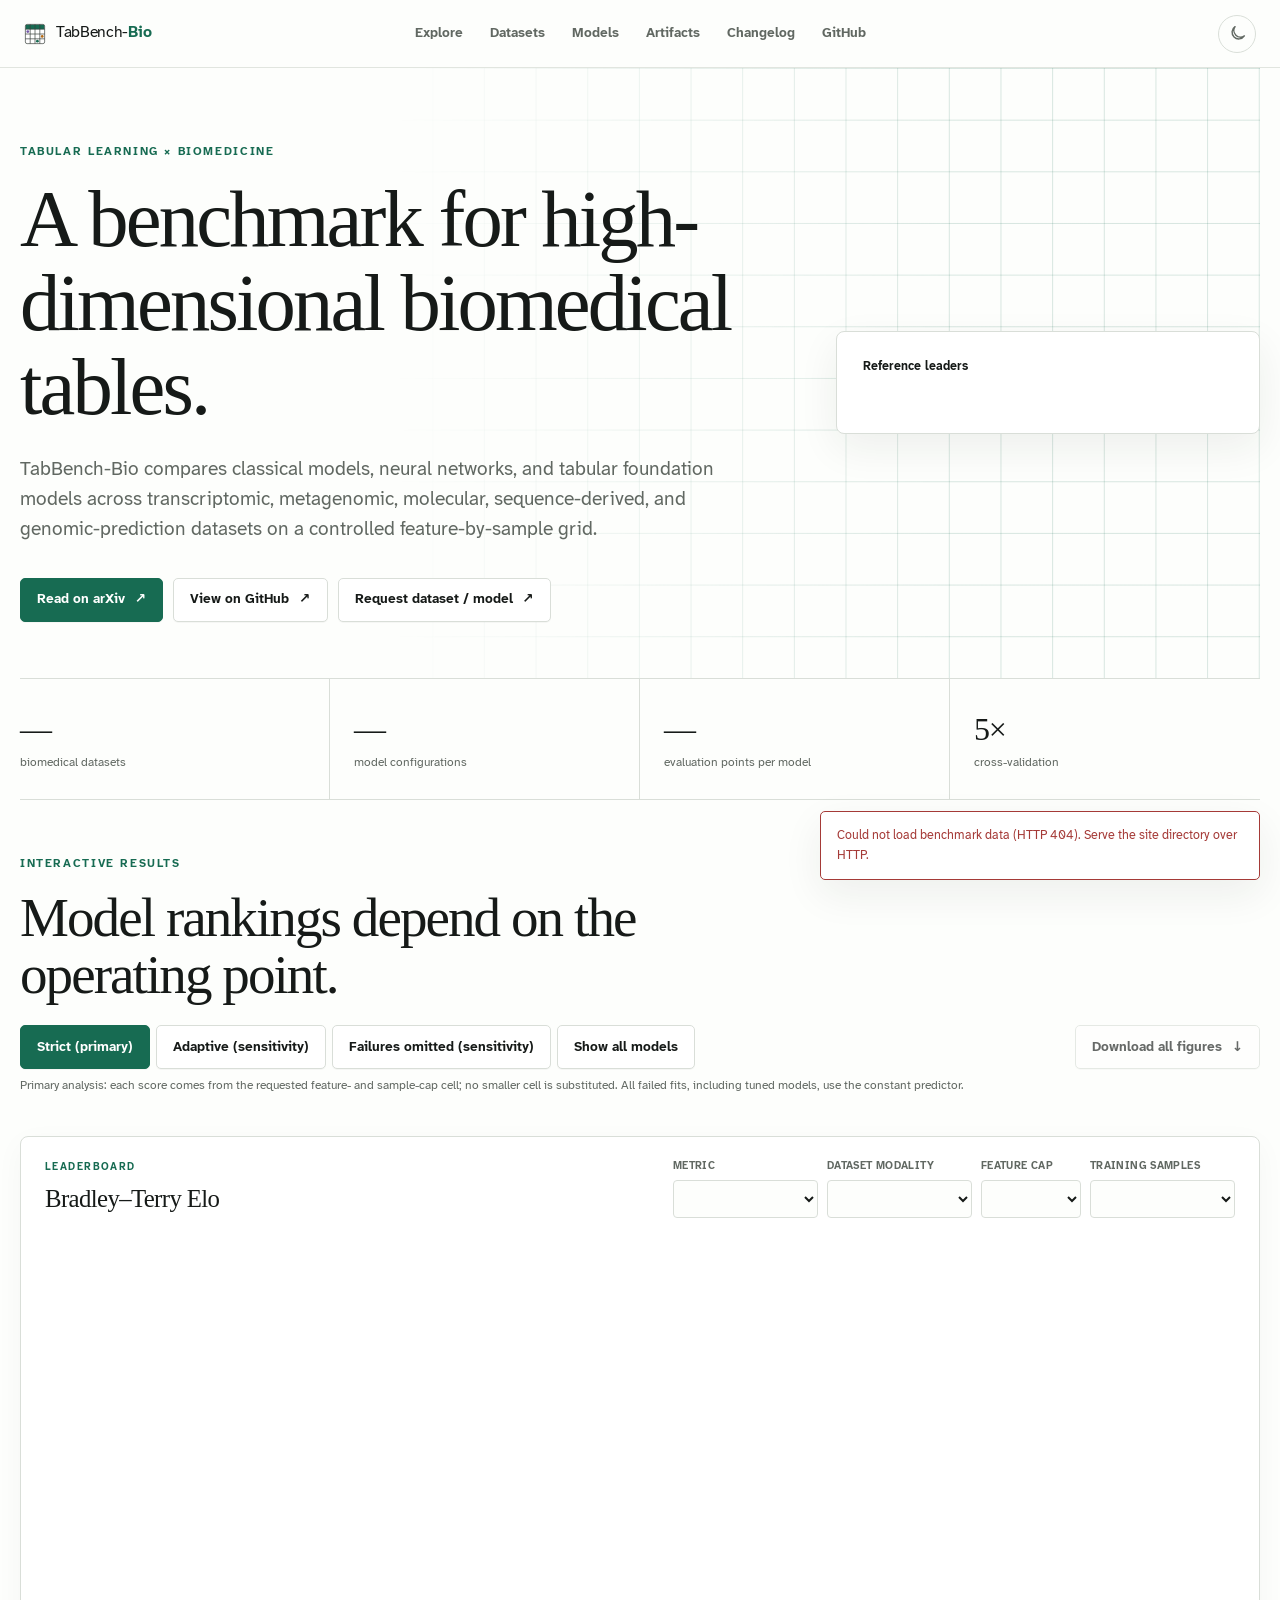
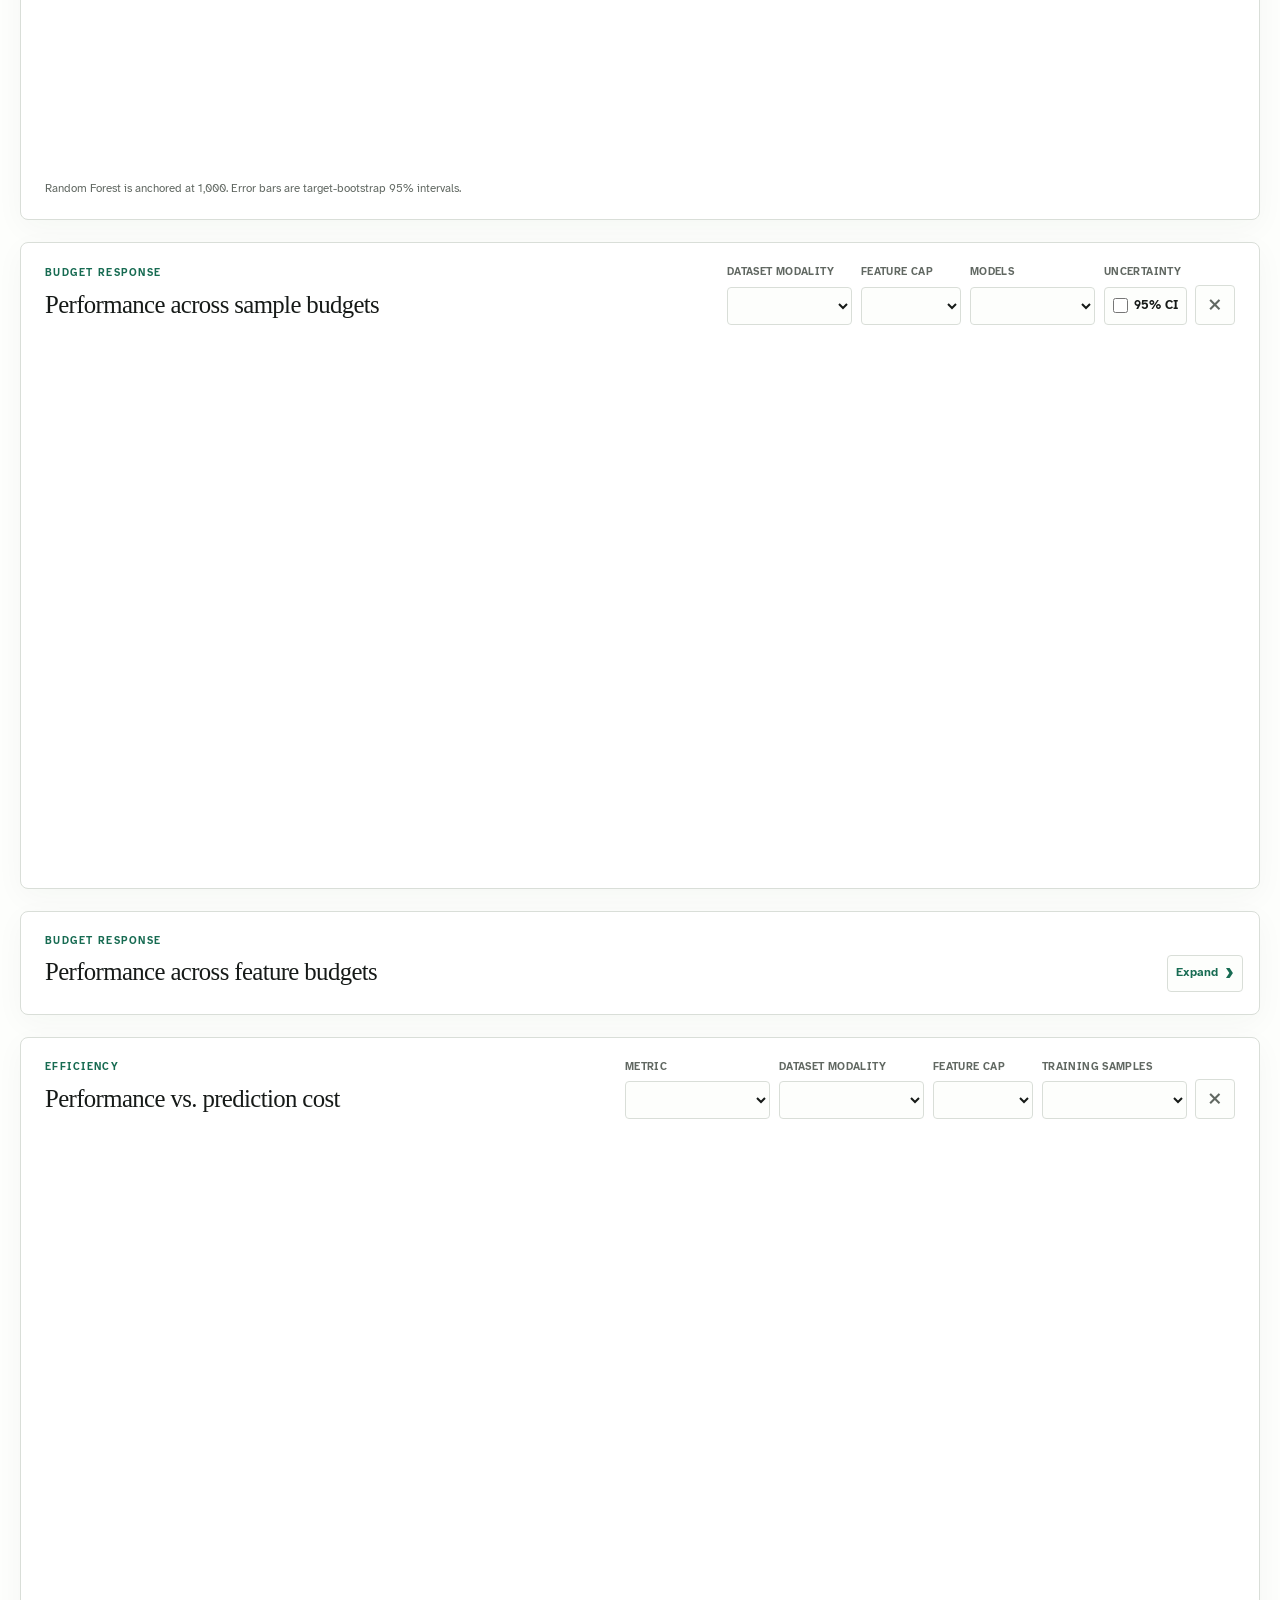
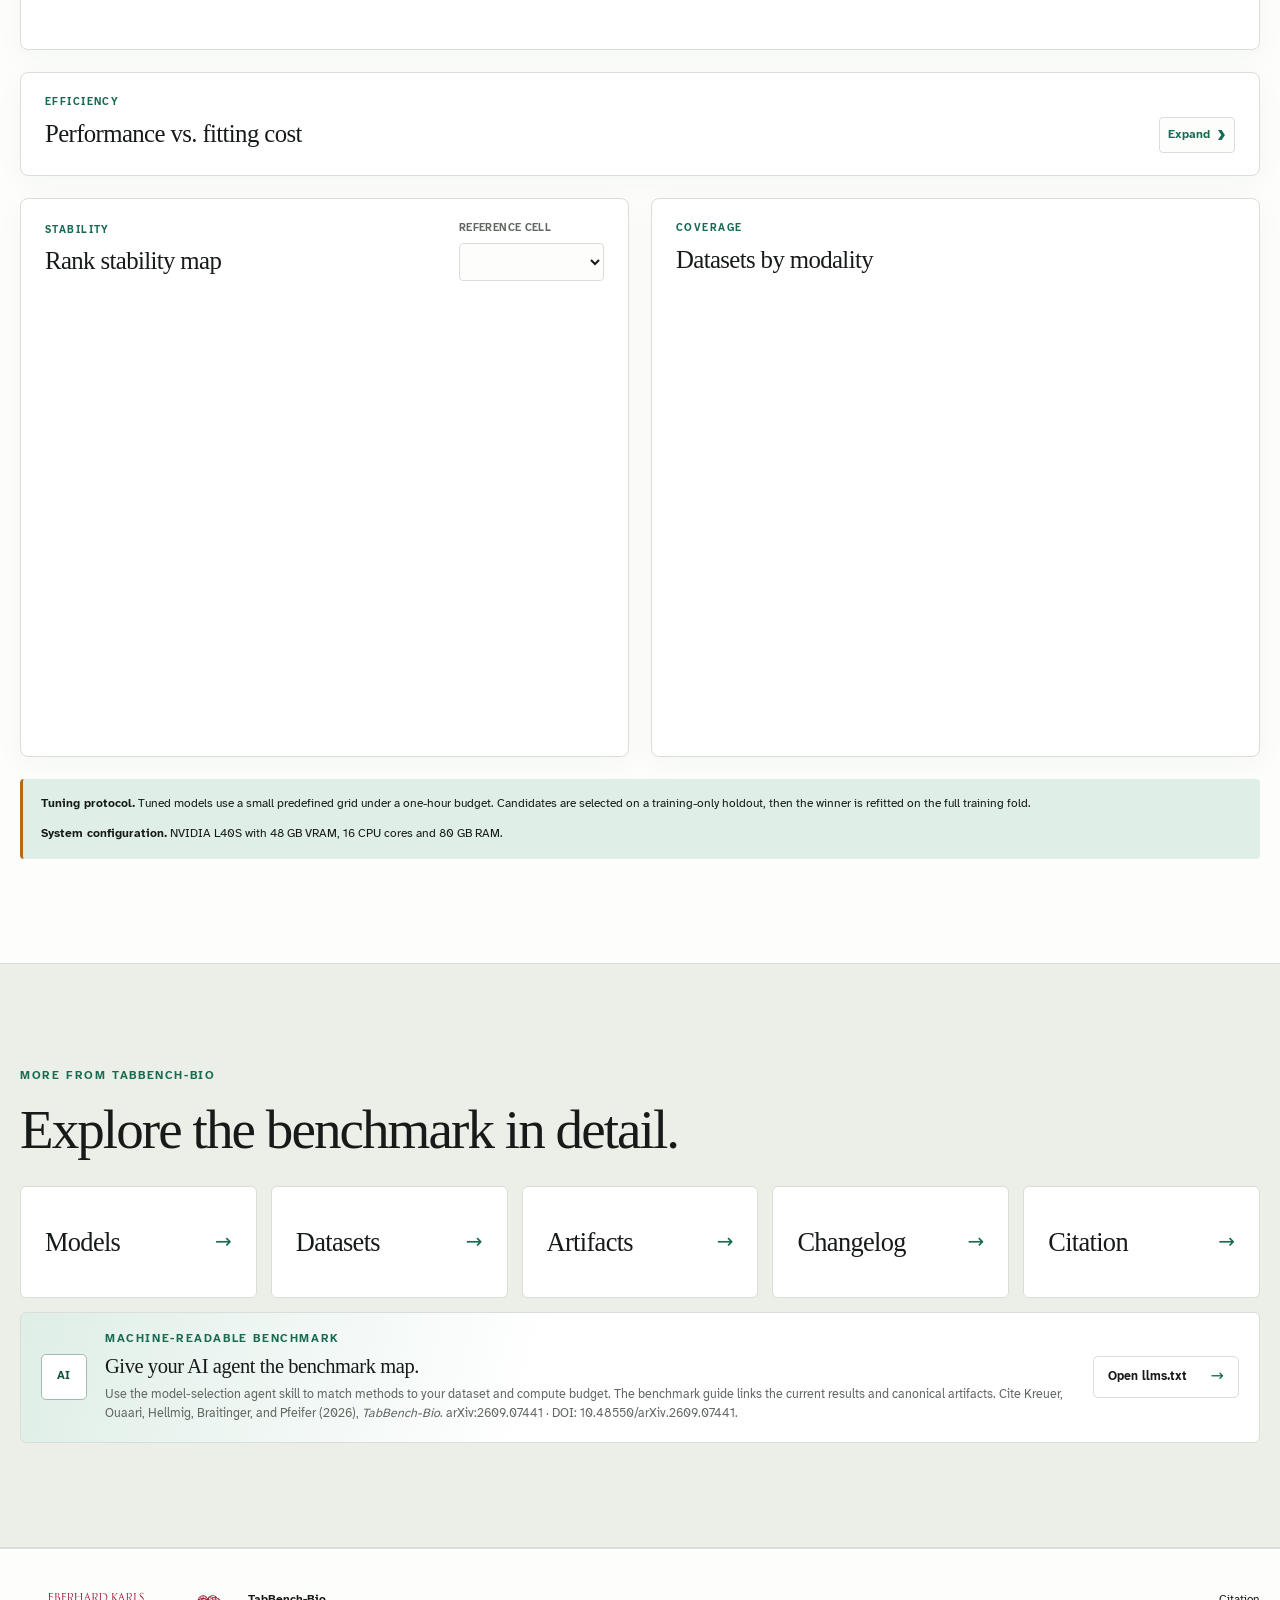
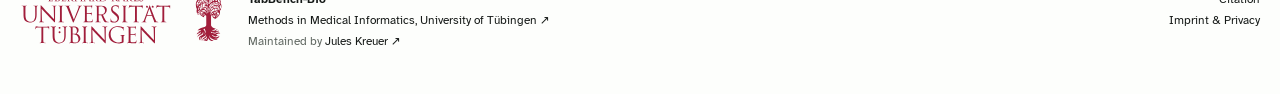
==== src/tabbench_bio/web/index.html @ b329d4a5 "Gate custom evaluation on reference DUMMY outcomes and update guides" ====
<!doctype html>
<html lang="en">

<head>
  <meta charset="utf-8">
  <meta name="viewport" content="width=device-width, initial-scale=1">
  <meta name="description"
    content="TabBench-Bio is a living benchmark for tabular learning in high-dimensional biomedical regimes.">
  <meta name="theme-color" content="#f4f5f1">
  <link rel="canonical" href="https://tabbench-bio.eu/">
  <link rel="alternate" type="application/vnd.sqlite3"
    href="https://github.com/not-a-feature/TabBench-Bio/releases/download/v0.4.0/results.sqlite"
    title="TabBench-Bio results">
  <link rel="alternate" type="text/plain" href="https://tabbench-bio.eu/llms.txt"
    title="TabBench-Bio guide for AI agents">
  <link rel="alternate" type="text/x-citation-cff" href="https://tabbench-bio.eu/CITATION.cff"
    title="TabBench-Bio citation metadata">
  <meta property="og:type" content="website">
  <meta property="og:url" content="https://tabbench-bio.eu/">
  <meta property="og:title" content="TabBench-Bio">
  <meta property="og:description" content="A living benchmark for tabular learning in biomedical HDLSS regimes.">
  <meta property="og:image" content="https://tabbench-bio.eu/assets/og.png?v=426ed14dd8069be4">
  <meta property="og:image:width" content="1732">
  <meta property="og:image:height" content="908">
  <meta name="twitter:card" content="summary_large_image">
  <meta name="twitter:title" content="TabBench-Bio">
  <meta name="twitter:description" content="A living benchmark for tabular learning in biomedical HDLSS regimes.">
  <meta name="twitter:image" content="https://tabbench-bio.eu/assets/og.png?v=426ed14dd8069be4">
  <script type="application/ld+json">
    {
      "@context": "https://schema.org",
      "@type": "Dataset",
      "name": "TabBench-Bio",
      "description": "A living benchmark for tabular learning in high-dimensional biomedical regimes.",
      "url": "https://tabbench-bio.eu/",
      "isAccessibleForFree": true,
      "citation": "Kreuer, J.; Ouaari, S.; Hellmig, J.; Braitinger, J.; Pfeifer, N. (2026). TabBench-Bio: A Living Benchmark for Machine Learning on High-Dimensional Biomedical Tables. arXiv:2609.07441. https://doi.org/10.48550/arXiv.2609.07441",
      "creator": [
        {"@type": "Person", "name": "Jules Kreuer", "sameAs": "https://orcid.org/0000-0002-7305-833X"},
        {"@type": "Person", "name": "Julia Hellmig"},
        {"@type": "Person", "name": "Julius Braitinger"},
        {"@type": "Person", "name": "Sofiane Ouaari", "sameAs": "https://orcid.org/0009-0000-0942-3796"},
        {"@type": "Person", "name": "Nico Pfeifer", "sameAs": "https://orcid.org/0000-0002-4647-8566"}
      ],
      "distribution": [
        {
          "@type": "DataDownload",
          "name": "Results SQLite",
          "encodingFormat": "application/vnd.sqlite3",
          "contentUrl": "https://github.com/not-a-feature/TabBench-Bio/releases/download/v0.4.0/results.sqlite",
          "sha256": "10d5b3e2b1e4c492b32e1d54a113b897fc8da04595e91db4c34f9d68b5f4ee43"
        },
        {
          "@type": "DataDownload",
          "name": "Dataset metadata",
          "encodingFormat": "application/json",
          "contentUrl": "https://tabbench-bio.eu/data/datasets/index.json"
        },
        {
          "@type": "DataDownload",
          "name": "Reference Elo leaderboard",
          "encodingFormat": "application/json",
          "contentUrl": "https://tabbench-bio.eu/data/leaderboard.json"
        },
        {
          "@type": "DataDownload",
          "name": "Citation metadata",
          "encodingFormat": "text/x-citation-cff",
          "contentUrl": "https://tabbench-bio.eu/CITATION.cff"
        }
      ]
    }
  </script>
  <title>TabBench-Bio</title>
  <link rel="icon" href="assets/favicon.svg?v=20260821-4" type="image/svg+xml">
  <link rel="preload" href="assets/fonts/AtkinsonHyperlegibleNext-Regular.woff2" as="font" type="font/woff2"
    crossorigin>
  <link rel="preload" href="assets/fonts/AtkinsonHyperlegibleNext-Bold.woff2" as="font" type="font/woff2" crossorigin>
  <link rel="stylesheet" href="style.min.css?v=20261001-panel-heading-width">
  <script defer src="js/analytics.js?v=20260908-optout"></script>
  <script defer src="js/app.js?v=20261021-model-cards"></script>
</head>

<body data-page="home">
  <header class="site-header">
    <a class="wordmark" href="index.html" aria-label="TabBench-Bio home">
      <span class="wordmark-mark" aria-hidden="true"></span>
      <span>TabBench-<strong>Bio</strong></span>
    </a>
    <nav aria-label="Primary navigation">
      <a href="#explore">Explore</a>
      <a href="datasets.html">Datasets</a><a href="models.html">Models</a>
      <a href="artifacts.html">Artifacts</a>
      <a href="changelog.html">Changelog</a>
      <a id="nav-github" href="https://github.com/not-a-feature/TabBench-Bio">GitHub</a>
    </nav>
    <button id="theme-toggle" class="theme-button" type="button" aria-label="Switch to dark theme" aria-pressed="false"
      title="Switch to dark theme">
      <span class="theme-icon theme-icon-sun" aria-hidden="true">☀</span>
      <span class="theme-icon theme-icon-moon" aria-hidden="true"><svg viewBox="0 0 24 24" role="img">
          <path d="M20.7 15.1A8.5 8.5 0 0 1 8.9 3.3 8.5 8.5 0 1 0 20.7 15.1Z"></path>
        </svg></span>
    </button>
  </header>

  <main id="top">
    <section class="hero shell">
      <div class="hero-copy">
        <p class="eyebrow">Tabular learning × biomedicine</p>
        <h1>A benchmark for high-dimensional biomedical tables.</h1>
        <p class="lede">
          TabBench-Bio compares classical models, neural networks, and tabular foundation models across
          transcriptomic, metagenomic, molecular, sequence-derived, and genomic-prediction datasets on a controlled
          feature-by-sample grid.
        </p>
        <div class="hero-actions">
          <a id="paper-link" class="button button-primary" href="https://arxiv.org/abs/2609.07441">Read on arXiv <span
              aria-hidden="true">↗</span></a>
          <a id="github-link" class="button" href="https://github.com/not-a-feature/TabBench-Bio">View on GitHub <span
              aria-hidden="true">↗</span></a>
          <a id="request-link" class="button"
            href="https://github.com/not-a-feature/TabBench-Bio/issues/new?template=benchmark-request.yml">Request
            dataset / model <span aria-hidden="true">↗</span></a>
        </div>
      </div>
      <aside class="leader-card" aria-labelledby="leader-title">
        <div class="leader-heading">
          <span id="leader-title">Reference leaders</span>
        </div>
        <ol id="podium-list" class="podium-list" aria-label="Top three models at the reference setting"></ol>
        <p id="podium-note" class="podium-note"></p>
      </aside>
    </section>

    <section class="metric-strip shell" aria-label="Benchmark summary">
      <div><strong id="dataset-count">—</strong><span>biomedical datasets</span></div>
      <div><strong id="model-count">—</strong><span>model configurations</span></div>
      <div><strong id="evaluation-points-per-model">—</strong><span>evaluation points per model</span></div>
      <div><strong>5×</strong><span>cross-validation</span></div>
    </section>

    <section id="explore" class="section shell">
      <div class="section-heading">
        <div>
          <p class="eyebrow">Interactive results</p>
          <h2>Model rankings depend on the operating point.</h2>
        </div>
      </div>
      <div class="results-toolbar">
        <div class="analysis-view-control">
          <div class="analysis-view-options" role="group" aria-label="Analysis view">
            <button id="view-strict" class="button button-primary" type="button" aria-pressed="true">Strict
              (primary)</button>
            <button id="view-adaptive" class="button" type="button" aria-pressed="false">Adaptive (sensitivity)</button>
            <button id="view-conditional" class="button" type="button" aria-pressed="false">Failures omitted
              (sensitivity)</button>
            <button id="show-all-models" class="button model-visibility-control" type="button" aria-pressed="false">Show
              all models</button>
          </div>
          <p id="analysis-view-note" class="analysis-view-note" aria-live="polite"><span id="analysis-view-note-strict"
              class="is-active" aria-hidden="false">Primary analysis: each score comes from the requested feature- and
              sample-cap cell; no smaller cell is substituted. All failed fits, including tuned models, use
              the constant predictor.</span><span id="analysis-view-note-adaptive" aria-hidden="true">Sensitivity
              analysis: after a memory failure, a verified result from a smaller sample cap may be carried forward. It
              is not performance at the requested larger cell.</span><span id="analysis-view-note-conditional"
              aria-hidden="true">Sensitivity analysis: a failed run is omitted instead of imputed, which removes that
              model from the target. Models are then ranked on different target pools, so this view is an optimistic
              bound rather than a like-for-like comparison.</span></p>
        </div>
        <button id="download-all-figures"
          title="Download current chart selections, including collapsed plots, for all three analysis modes with default and all models (PNG and SVG)."
          class="button figure-download-button" type="button" disabled>Download all figures <span
            aria-hidden="true">↓</span></button>
      </div>
      <article class="panel panel-main" id="elo-panel">
        <div class="panel-head">
          <div class="panel-title-toggle">
            <div>
              <p class="panel-kicker">Leaderboard</p>
              <h3>Bradley–Terry Elo</h3>
            </div>
          </div>
          <div class="controls">
            <label>Metric<select id="elo-metric" aria-label="Leaderboard metric"></select></label>
            <label>Dataset modality<select id="elo-domain" aria-label="Elo dataset modality"></select></label>
            <label>Feature cap<select id="elo-cap" aria-label="Feature cap"></select></label>
            <label>Training samples<select id="elo-samples" aria-label="Training samples"></select></label>
          </div>
        </div>
        <div id="elo-content" class="panel-chart-content">
          <div id="elo-chart" class="plot" role="region" aria-label="Interactive Elo leaderboard"></div>
          <p id="elo-metric-note" class="metric-note" hidden>Classification hyperparameter tuning was optimized for
            Macro-F1. Alternative metrics re-rank the same fitted models.</p>
          <div class="chart-foot">
            <div id="family-legend" class="legend"></div>
            <p id="elo-note">Random Forest is anchored at 1,000. Error bars are target-bootstrap 95% intervals.</p>
            <p id="elo-overlap-warning" class="model-card-limit-warning" hidden></p>
          </div>
        </div>
      </article>

      <article class="panel panel-main panel-collapse is-expanded" id="performance-panel">
        <div class="panel-head">
          <div class="panel-title-toggle">
            <div>
              <p class="panel-kicker">Budget response</p>
              <h3>Performance across sample budgets</h3>
            </div>
          </div>
          <div class="controls controls-wide">
            <label>Dataset modality<select id="perf-domain" aria-label="Performance dataset modality"></select></label>
            <label>Feature cap<select id="perf-cap" aria-label="Performance feature cap"></select></label>
            <label>Models<select id="perf-group" aria-label="Model group"></select></label>
            <label class="checkbox-control"><span>Uncertainty</span><span class="checkbox-row"><input id="perf-ci"
                  type="checkbox">95% CI</span></label>
          </div>
          <button class="panel-toggle" type="button" aria-expanded="true" aria-controls="performance-content"
            aria-label="Close Performance across sample budgets"><span class="panel-toggle-label">×</span><span
              class="collapse-chevron" aria-hidden="true">›</span></button>
        </div>
        <div id="performance-content" class="panel-chart-content">
          <div id="performance-chart" class="plot" role="region" aria-label="Interactive model performance curves">
          </div>
          <p id="performance-note" class="chart-note"></p>
        </div>
      </article>

      <article class="panel panel-main panel-collapse" id="feature-budget-panel">
        <div class="panel-head">
          <div class="panel-title-toggle">
            <div>
              <p class="panel-kicker">Budget response</p>
              <h3>Performance across feature budgets</h3>
            </div>
          </div>
          <div class="controls controls-wide" hidden>
            <label>Dataset modality<select id="feat-domain"
                aria-label="Feature-budget dataset modality"></select></label>
            <label>Training samples<select id="feat-samples"
                aria-label="Feature-budget training samples"></select></label>
            <label>Models<select id="feat-group" aria-label="Feature-budget model group"></select></label>
            <label class="checkbox-control"><span>Uncertainty</span><span class="checkbox-row"><input id="feat-ci"
                  type="checkbox">95% CI</span></label>
          </div>
          <button class="panel-toggle" type="button" aria-expanded="false" aria-controls="feature-budget-content"><span
              class="panel-toggle-label">Expand</span><span class="collapse-chevron"
              aria-hidden="true">›</span></button>
        </div>
        <div id="feature-budget-content" class="panel-chart-content" hidden>
          <div id="feature-chart" class="plot" role="region"
            aria-label="Interactive model performance across feature budgets"></div>
          <p id="feature-note" class="chart-note"></p>
        </div>
      </article>

      <article class="panel panel-main panel-collapse is-expanded" id="prediction-cost-panel">
        <div class="panel-head compact">
          <div class="panel-title-toggle">
            <div>
              <p class="panel-kicker">Efficiency</p>
              <h3>Performance vs. prediction cost</h3>
            </div>
          </div>
          <div class="controls">
            <label>Metric<select id="prediction-cost-metric"
                aria-label="Prediction-cost Pareto metric"></select></label>
            <label>Dataset modality<select id="prediction-cost-domain"
                aria-label="Prediction-cost dataset modality"></select></label>
            <label>Feature cap<select id="prediction-cost-cap"
                aria-label="Prediction-cost feature cap"></select></label>
            <label>Training samples<select id="prediction-cost-samples"
                aria-label="Prediction-cost training samples"></select></label>
          </div>
          <button class="panel-toggle" type="button" aria-expanded="true" aria-controls="prediction-cost-content"
            aria-label="Close Performance vs. prediction cost"><span class="panel-toggle-label">×</span><span
              class="collapse-chevron" aria-hidden="true">›</span></button>
        </div>
        <div id="prediction-cost-content" class="panel-chart-content">
          <div id="prediction-cost-chart" class="plot" role="region" aria-label="Performance versus prediction cost">
          </div>
        </div>
      </article>

      <article class="panel panel-main panel-collapse" id="fitting-cost-panel">
        <div class="panel-head">
          <div class="panel-title-toggle">
            <div>
              <p class="panel-kicker">Efficiency</p>
              <h3>Performance vs. fitting cost</h3>
            </div>
          </div>
          <div class="controls" hidden>
            <label>Metric<select id="cost-metric" aria-label="Pareto metric"></select></label>
            <label>Dataset modality<select id="cost-domain" aria-label="Pareto dataset modality"></select></label>
            <label>Feature cap<select id="cost-cap" aria-label="Pareto feature cap"></select></label>
            <label>Training samples<select id="cost-samples" aria-label="Pareto training samples"></select></label>
          </div>
          <button class="panel-toggle" type="button" aria-expanded="false" aria-controls="fitting-cost-content"><span
              class="panel-toggle-label">Expand</span><span class="collapse-chevron"
              aria-hidden="true">›</span></button>
        </div>
        <div id="fitting-cost-content" class="panel-chart-content" hidden>
          <div id="cost-chart" class="plot" role="region" aria-label="Performance versus fitting cost"></div>
        </div>
      </article>

      <div class="panel-grid">
        <article class="panel" id="rank-panel">
          <div class="panel-head compact">
            <div class="panel-title-toggle">
              <div>
                <p class="panel-kicker">Stability</p>
                <h3>Rank stability map</h3>
              </div>
            </div>
            <div class="controls">
              <label>Reference cell<select id="rank-reference"
                  aria-label="Rank stability reference cell"></select></label>
            </div>
          </div>
          <div id="rank-content" class="panel-chart-content">
            <div id="rank-chart" class="plot plot-small" role="region"
              aria-label="Rank stability relative to the selected cell"></div>
            <p id="rank-note" class="chart-note"></p>
          </div>
        </article>
        <article class="panel" id="composition-panel">
          <div class="panel-head compact">
            <div class="panel-title-toggle">
              <div>
                <p class="panel-kicker">Coverage</p>
                <h3>Datasets by modality</h3>
              </div>
            </div>
          </div>
          <div id="composition-content" class="panel-chart-content">
            <div id="composition-chart" class="plot plot-small" role="region"
              aria-label="Dataset composition by modality and task"></div>
          </div>
        </article>
      </div>





      <aside class="metric-note method-note" aria-label="Failure and sensitivity policy">
        <p><strong>Tuning protocol.</strong> Tuned models use a small predefined grid under a one-hour budget.
          Candidates are selected on a training-only holdout, then the winner is refitted on the full training fold.</p>
        <p><strong>System configuration.</strong> NVIDIA L40S with 48 GB VRAM, 16 CPU cores and 80 GB RAM.</p>
      </aside>
    </section>

    <section class="section section-muted" aria-labelledby="more-title">
      <div class="shell">
        <div class="section-heading page-links-heading">
          <div>
            <p class="eyebrow">More from TabBench-Bio</p>
            <h2 id="more-title">Explore the benchmark in detail.</h2>
          </div>
        </div>
        <nav class="page-links" aria-label="Benchmark resources">
          <a class="page-link" href="models.html"><span>Models</span><b aria-hidden="true">→</b></a>
          <a class="page-link" href="datasets.html"><span>Datasets</span><b aria-hidden="true">→</b></a>
          <a class="page-link" href="artifacts.html"><span>Artifacts</span><b aria-hidden="true">→</b></a>
          <a class="page-link" href="changelog.html"><span>Changelog</span><b aria-hidden="true">→</b></a>
          <a class="page-link" href="citation.html"><span>Citation</span><b aria-hidden="true">→</b></a>
        </nav>
        <aside class="agent-access" aria-labelledby="agent-access-title">
          <span class="agent-access-mark" aria-hidden="true">AI</span>
          <div class="agent-access-copy">
            <p class="eyebrow">Machine-readable benchmark</p>
            <h3 id="agent-access-title">Give your AI agent the benchmark map.</h3>
            <p>Use the <a href="skill.md">model-selection agent skill</a> to match methods to your dataset and compute
              budget. The benchmark guide links the current results and canonical artifacts. Cite Kreuer, Ouaari,
              Hellmig, Braitinger, and Pfeifer (2026), <em>TabBench-Bio</em>. <a
                href="https://arxiv.org/abs/2609.07441">arXiv:2609.07441</a> · <a
                href="https://doi.org/10.48550/arXiv.2609.07441">DOI: 10.48550/arXiv.2609.07441</a>.</p>
          </div>
          <a class="agent-access-link" href="llms.txt"><span>Open llms.txt</span><b aria-hidden="true">→</b></a>
        </aside>
      </div>
    </section>
  </main>

  <footer>
    <div class="shell footer-inner">
      <div class="footer-identity">
        <a class="university-logo" href="https://uni-tuebingen.de/" target="_blank" rel="noreferrer"
          aria-label="University of Tübingen">
          <img src="assets/university-of-tuebingen.svg" alt="University of Tübingen" loading="lazy" decoding="async">
        </a>
        <div class="footer-copy"><strong>TabBench-Bio</strong><a id="footer-affiliation"
            href="https://uni-tuebingen.de/fakultaeten/mathematisch-naturwissenschaftliche-fakultaet/fachbereiche/informatik/lehrstuehle/methods-in-medical-informatics/"
            target="_blank" rel="noreferrer">Methods in Medical Informatics, University of Tübingen <span
              aria-hidden="true">↗</span></a><span>Maintained by <a href="https://juleskreuer.eu/" target="_blank"
              rel="noreferrer">Jules Kreuer <span aria-hidden="true">↗</span></a></span></div>
      </div>
      <div class="footer-links"><a href="citation.html">Citation</a><a href="imprint.html">Imprint &amp; Privacy</a>
      </div>
    </div>
  </footer>

  <div id="load-error" class="load-error" hidden></div>
</body>

</html>
---- src/tabbench_bio/web/style.min.css ----
@font-face {
font-family: "Atkinson Hyperlegible Next";
src: url("assets/fonts/AtkinsonHyperlegibleNext-Regular.woff2") format("woff2");
font-style: normal;
font-weight: 400;
font-display: swap;
}
@font-face {
font-family: "Atkinson Hyperlegible Next";
src: url("assets/fonts/AtkinsonHyperlegibleNext-Bold.woff2") format("woff2");
font-style: normal;
font-weight: 700;
font-display: swap;
}
:root {
color-scheme: light;
--bg: #f4f5f1;
--surface: #ffffff;
--surface-strong: #ecefe8;
--ink: #161a18;
--muted: #616862;
--line: #d9ded8;
--accent: #176b52;
--accent-strong: #0e513d;
--accent-soft: #dfeee7;
--violet: #7357a8;
--violet-soft: #e8e2f1;
--amber: #b46a14;
--amber-score: #8a4d08;
--amber-soft: #f3e7d7;
--red: #a53a37;
--shadow: 0 14px 40px rgba(24, 38, 31, 0.07);
--serif: Georgia, "Times New Roman", serif;
--sans: "Atkinson Hyperlegible Next", ui-sans-serif, system-ui, sans-serif;
}
body.dark-theme {
color-scheme: dark;
--bg: #101512;
--surface: #161d19;
--surface-strong: #1d2721;
--ink: #edf2ee;
--muted: #a7b0aa;
--line: #314039;
--accent: #75c5a5;
--accent-strong: #9edabd;
--accent-soft: #203f33;
--violet: #b5a0dc;
--violet-soft: #302746;
--amber: #e1aa61;
--amber-score: #e1aa61;
--amber-soft: #3d2d1d;
--red: #dd8580;
--shadow: 0 18px 50px rgba(0, 0, 0, 0.22);
}
* { box-sizing: border-box; }
html { scroll-behavior: smooth; }
body {
margin: 0;
background: var(--bg);
color: var(--ink);
font-family: var(--sans);
font-size: 16px;
line-height: 1.55;
text-rendering: optimizeLegibility;
transition: background 180ms ease, color 180ms ease;
}
a { color: inherit; text-decoration: none; }
button, input, select { font: inherit; }
.shell { width: min(1280px, calc(100% - 40px)); margin-inline: auto; }
.site-header {
position: sticky;
top: 0;
z-index: 20;
min-height: 68px;
display: grid;
grid-template-columns: 1fr auto 1fr;
align-items: center;
gap: 24px;
padding: 0 max(24px, calc((100vw - 1280px) / 2));
border-bottom: 1px solid color-mix(in srgb, var(--line) 78%, transparent);
background: color-mix(in srgb, var(--bg) 88%, transparent);
backdrop-filter: blur(18px);
}
.wordmark {
display: inline-flex;
align-items: center;
gap: 10px;
width: max-content;
font-size: 0.98rem;
letter-spacing: -0.02em;
}
.wordmark strong { color: var(--accent); }
.wordmark-mark {
width: 22px;
height: 22px;
background: url("assets/favicon.svg") center / contain no-repeat;
}
.site-header nav { display: flex; align-items: center; gap: 27px; }
.site-header nav a {
color: var(--muted);
font-size: 0.84rem;
font-weight: 620;
transition: color 150ms ease;
}
.site-header nav a:hover, .site-header nav a:focus-visible { color: var(--ink); }
.theme-button {
justify-self: end;
display: grid;
place-items: center;
width: 38px;
height: 38px;
border: 1px solid var(--line);
border-radius: 999px;
padding: 0;
background: transparent;
color: var(--muted);
cursor: pointer;
font-size: 1.12rem;
line-height: 1;
}
.theme-button:hover, .theme-button:focus-visible { border-color: var(--accent); color: var(--accent); }
.theme-icon { grid-area: 1 / 1; }
.theme-icon svg { display: block; width: 19px; height: 19px; fill: none; stroke: currentColor; stroke-width: 1.8; stroke-linecap: round; stroke-linejoin: round; }
.theme-icon-sun { display: none; }
body.dark-theme .theme-icon-sun { display: inline; }
body.dark-theme .theme-icon-moon { display: none; }
.hero {
min-height: 580px;
display: grid;
grid-template-columns: minmax(0, 1.38fr) minmax(400px, 0.82fr);
align-items: center;
gap: clamp(48px, 8vw, 110px);
padding-block: 76px 56px;
}
.eyebrow, .panel-kicker {
margin: 0 0 15px;
color: var(--accent);
font-size: 0.72rem;
font-weight: 760;
letter-spacing: 0.14em;
text-transform: uppercase;
}
.hero h1, .section-heading h2 {
margin: 0;
font-family: var(--serif);
font-weight: 500;
letter-spacing: -0.035em;
line-height: 1.04;
}
.hero h1 { max-width: 820px; font-size: clamp(3.3rem, 6.3vw, 6.15rem); }
.lede { max-width: 720px; margin: 28px 0 0; color: var(--muted); font-size: clamp(1rem, 1.5vw, 1.2rem); }
.hero-actions { display: flex; flex-wrap: wrap; gap: 10px; margin-top: 32px; }
.button {
display: inline-flex;
align-items: center;
justify-content: center;
gap: 10px;
min-height: 44px;
padding: 10px 16px;
border: 1px solid var(--line);
border-radius: 7px;
background: var(--surface);
color: var(--ink);
font-size: 0.84rem;
font-weight: 680;
box-shadow: 0 1px 0 rgba(0, 0, 0, 0.03);
transition: transform 150ms ease, border-color 150ms ease, background 150ms ease;
}
.button:hover { transform: translateY(-1px); border-color: var(--accent); }
.button-primary { border-color: var(--accent); background: var(--accent); color: #fff; }
.button-primary:hover { background: var(--accent-strong); }
.leader-card {
position: relative;
overflow: hidden;
padding: 26px;
border: 1px solid var(--line);
border-radius: 12px;
background: var(--surface);
box-shadow: var(--shadow);
}
.leader-card::before {
content: "";
position: absolute;
width: 160px;
height: 160px;
top: -90px;
right: -75px;
border: 25px solid var(--accent-soft);
border-radius: 50%;
}
.leader-heading, .run-strip-heading { position: relative; display: flex; justify-content: space-between; gap: 20px; font-size: 0.76rem; font-weight: 720; }
.podium-list { position: relative; display: grid; grid-template-columns: repeat(3, minmax(0, 1fr)); align-items: end; gap: 6px; list-style: none; margin: 15px 0 0; padding: 0; }
.podium-place { display: flex; flex-direction: column; min-width: 0; text-align: center; }
.podium-place-1 { grid-column: 2; grid-row: 1; }
.podium-place-2 { grid-column: 1; grid-row: 1; }
.podium-place-3 { grid-column: 3; grid-row: 1; }
.podium-contender { display: flex; min-height: 82px; flex-direction: column; justify-content: flex-end; padding-bottom: 8px; }
.podium-model { min-width: 0; }
.podium-model strong, .podium-model span { display: block; overflow: hidden; text-overflow: ellipsis; white-space: nowrap; }
.podium-model strong { color: var(--ink); font-size: 0.7rem; }
.podium-model span { color: var(--muted); font-size: 0.56rem; }
.podium-score { margin-top: 5px; text-align: center; }
.podium-score strong, .podium-score span { display: block; }
.podium-score strong { font-family: var(--serif); font-size: 1.12rem; font-weight: 500; line-height: 1; }
.podium-score span { margin-top: 3px; color: var(--muted); font-size: 0.53rem; }
.podium-step { display: grid; place-items: center; border: 1px solid var(--line); border-bottom: 0; border-radius: 7px 7px 0 0; background: var(--surface-strong); color: var(--muted); font-family: var(--serif); font-size: 1.45rem; }
.podium-place-1 .podium-score strong { color: var(--accent); }
.podium-place-2 .podium-score strong { color: var(--violet); }
.podium-place-3 .podium-score strong { color: var(--amber-score); }
.podium-place-1 .podium-step { height: 82px; border-color: var(--accent); background: var(--accent-soft); color: var(--accent-strong); }
.podium-place-2 .podium-step { height: 58px; border-color: var(--violet); background: var(--violet-soft); color: var(--violet); }
.podium-place-3 .podium-step { height: 40px; border-color: var(--amber); background: var(--amber-soft); color: var(--amber); }
.podium-note { position: relative; margin: 15px 0 0; color: var(--muted); font-size: 0.67rem; }
.status-dot { display: inline-flex; align-items: center; gap: 7px; color: var(--muted); font-weight: 570; }
.status-dot i { width: 7px; height: 7px; border-radius: 50%; background: var(--accent); box-shadow: 0 0 0 4px var(--accent-soft); }
.progress-track { display: flex; height: 8px; overflow: hidden; border-radius: 999px; background: var(--surface-strong); }
.progress-track span { display: block; height: 100%; transition: width 400ms ease; }
.progress-pass { background: var(--accent); }
.progress-skip { background: var(--violet); }
.progress-fail { background: var(--red); }
.progress-labels { display: flex; flex-wrap: wrap; gap: 14px; margin-top: 13px; color: var(--muted); font-size: 0.7rem; }
.progress-labels span { display: flex; align-items: center; gap: 5px; }
.progress-labels b { color: var(--ink); font-weight: 690; }
.key { width: 6px; height: 6px; border-radius: 50%; }
.key.pass { background: var(--accent); }
.key.skip { background: var(--violet); }
.key.fail { background: var(--red); }
.run-strip { margin-top: 22px; padding: 20px 24px; border: 1px solid var(--line); border-radius: 12px; background: var(--surface); box-shadow: 0 8px 30px rgba(31, 48, 39, 0.035); }
.run-strip-progress { display: grid; grid-template-columns: auto minmax(260px, 1fr); align-items: center; gap: 26px; margin-top: 16px; }
.run-percent { display: flex; align-items: baseline; gap: 9px; min-width: 175px; }
.run-percent strong { font-family: var(--serif); font-size: 2.35rem; font-weight: 500; letter-spacing: -0.045em; line-height: 1; }
.run-percent span { color: var(--muted); font-size: 0.72rem; }
.run-bar { min-width: 0; }
.run-strip .progress-labels { margin-top: 9px; }
.run-strip > p { margin: 14px 0 0; padding-top: 12px; border-top: 1px solid var(--line); color: var(--muted); font-size: 0.72rem; }
.metric-strip {
display: grid;
grid-template-columns: repeat(4, 1fr);
border-block: 1px solid var(--line);
}
.metric-strip div { display: flex; flex-direction: column; padding: 26px 24px; border-right: 1px solid var(--line); }
.metric-strip div:first-child { padding-left: 0; }
.metric-strip div:last-child { border-right: 0; }
.metric-strip strong { font-family: var(--serif); font-size: 2rem; font-weight: 500; letter-spacing: -0.04em; }
.metric-strip span { color: var(--muted); font-size: 0.75rem; }
.section { padding-block: 104px; scroll-margin-top: 66px; }
#explore { padding-top: 56px; }
.section-muted { border-block: 1px solid var(--line); background: var(--surface-strong); }
.section-heading { display: grid; grid-template-columns: 1.45fr 0.65fr; align-items: end; gap: 50px; margin-bottom: 42px; }
.section-heading h2 { max-width: 780px; font-size: clamp(2.35rem, 4.3vw, 4.25rem); }
.section-heading > p { margin: 0 0 5px; color: var(--muted); font-size: 0.9rem; }
.results-toolbar { display: grid; grid-template-columns: minmax(0, 1fr) auto; align-items: start; gap: 24px; margin: -20px 0 24px; }
.analysis-view-control { display: grid; justify-items: start; gap: 7px; max-width: 760px; }
.analysis-view-options { display: flex; flex-wrap: wrap; gap: 6px; }
.analysis-view-note { display: grid; margin: 1px 0 0; color: var(--muted); font-size: 0.75rem; line-height: 1.45; }
.analysis-view-note span { grid-area: 1 / 1; visibility: hidden; }
.analysis-view-note span.is-active { visibility: visible; }
.figure-download-button { cursor: pointer; }
.figure-download-button:disabled { cursor: wait; opacity: 0.65; transform: none; }
.page-hero { padding-block: 82px 62px; }
.page-hero .section-heading { margin-bottom: 0; }
.page-links-heading { margin-bottom: 28px; }
.page-links { display: grid; width: 100%; grid-template-columns: repeat(5, minmax(0, 1fr)); gap: 14px; }
.page-link { display: flex; width: 100%; align-items: center; justify-content: space-between; min-height: 112px; padding: 24px; border: 1px solid var(--line); border-radius: 10px; background: var(--surface); transition: transform 150ms ease, border-color 150ms ease; }
.page-link:hover, .page-link:focus-visible { transform: translateY(-2px); border-color: var(--accent); }
.page-link span { font-family: var(--serif); font-size: 1.65rem; letter-spacing: -0.025em; }
.page-link b { color: var(--accent); font-size: 1.25rem; font-weight: 500; }
.agent-access { display: grid; grid-template-columns: auto minmax(0, 1fr) auto; align-items: center; gap: 18px; margin-top: 14px; padding: 18px 20px; border: 1px solid var(--line); border-radius: 10px; background: linear-gradient(105deg, var(--accent-soft), var(--surface) 42%); }
.agent-access-mark { display: grid; width: 46px; height: 46px; place-items: center; border: 1px solid color-mix(in srgb, var(--accent) 30%, var(--line)); border-radius: 9px; background: var(--surface); color: var(--accent-strong); font-size: 0.72rem; font-weight: 800; letter-spacing: 0.08em; }
.agent-access-copy { min-width: 0; }
.agent-access-copy .eyebrow { margin-bottom: 2px; }
.agent-access h3 { margin: 0; font-family: var(--serif); font-size: 1.28rem; font-weight: 500; letter-spacing: -0.02em; }
.agent-access-copy > p:last-child { margin: 2px 0 0; color: var(--muted); font-size: 0.78rem; }
.agent-access-link { display: inline-flex; align-items: center; gap: 24px; min-height: 42px; padding: 0 14px; border: 1px solid var(--line); border-radius: 7px; background: var(--surface); color: var(--ink); font-size: 0.76rem; font-weight: 680; white-space: nowrap; transition: border-color 150ms ease, transform 150ms ease; }
.agent-access-link b { color: var(--accent); font-size: 1rem; font-weight: 500; }
.agent-access-link:hover, .agent-access-link:focus-visible { transform: translateY(-1px); border-color: var(--accent); }
.changelog { max-width: 820px; }
.change-entry { display: grid; grid-template-columns: 130px 1fr; align-items: baseline; gap: 32px; padding: 28px 0; border-top: 1px solid var(--line); }
.change-entry time { color: var(--muted); font-size: 0.78rem; }
.change-entry h2 { margin: 0; font-family: var(--serif); font-size: 2rem; font-weight: 500; letter-spacing: -0.025em; }
.change-entry p { margin: 8px 0 0; color: var(--muted); }
.legal-copy { max-width: 900px; }
.legal-copy > section { padding: 28px 0; border-top: 1px solid var(--line); }
.legal-copy > section:first-child { padding-top: 0; border-top: 0; }
.legal-copy h3 { margin: 0 0 12px; font-family: var(--serif); font-size: 1.8rem; font-weight: 500; letter-spacing: -0.025em; }
.legal-copy p, .legal-copy address { max-width: 78ch; margin: 0; color: var(--muted); font-style: normal; }
.legal-copy p + p, .legal-copy address + p { margin-top: 12px; }
.legal-copy a { color: var(--accent-strong); text-decoration: underline; text-underline-offset: 2px; }
.legal-copy code { color: var(--ink); font-size: 0.9em; }
.legal-copy .legal-updated { margin-top: 20px; font-size: 0.78rem; }
.legal-copy .legal-action { margin-top: 18px; }
.citation-grid { display: grid; grid-template-columns: repeat(2, minmax(0, 1fr)); gap: 18px; }
.citation-card { min-width: 0; overflow: hidden; border: 1px solid var(--line); border-radius: 12px; background: var(--surface); box-shadow: var(--shadow); }
.citation-card-header { display: flex; align-items: flex-end; justify-content: space-between; gap: 20px; padding: 24px; border-bottom: 1px solid var(--line); }
.citation-card h3 { margin: 2px 0 0; font-family: var(--serif); font-size: 2rem; font-weight: 500; letter-spacing: -0.025em; }
.citation-actions { display: flex; gap: 8px; }
.citation-actions .button { min-width: 76px; padding: 9px 13px; cursor: pointer; }
.citation-actions .button:disabled { cursor: wait; opacity: 0.55; transform: none; }
.citation-code { min-height: 430px; max-height: 62vh; margin: 0; overflow: auto; padding: 24px; background: var(--surface-strong); color: var(--ink); font: 0.83rem/1.65 ui-monospace, SFMono-Regular, Consolas, "Liberation Mono", monospace; white-space: pre; tab-size: 2; }
.citation-status { min-height: 1.5em; margin-top: 16px; color: var(--muted); font-size: 0.82rem; }
.analytics-consent { position: fixed; right: 20px; bottom: 20px; z-index: 40; display: flex; align-items: center; gap: 24px; max-width: min(680px, calc(100vw - 40px)); padding: 16px 18px; border: 1px solid var(--line); border-radius: 10px; background: var(--surface); box-shadow: var(--shadow); }
.analytics-consent > div:first-child { display: flex; flex-direction: column; gap: 3px; }
.analytics-consent strong { color: var(--ink); font-size: 0.82rem; }
.analytics-consent span { color: var(--muted); font-size: 0.74rem; line-height: 1.45; }
.analytics-consent span a { color: var(--accent-strong); text-decoration: underline; text-underline-offset: 2px; }
.analytics-consent-actions { display: flex; flex: 0 0 auto; gap: 8px; }
.analytics-consent .button { white-space: nowrap; cursor: pointer; }
.panel {
overflow: hidden;
border: 1px solid var(--line);
border-radius: 12px;
background: var(--surface);
box-shadow: 0 8px 30px rgba(31, 48, 39, 0.035);
}
.panel-main { margin-top: 22px; }
.panel-head { display: flex; justify-content: space-between; align-items: end; gap: 24px; padding: 22px 24px 13px; }
.panel-head.compact { padding-bottom: 0; }
.panel-kicker { margin-bottom: 4px; font-size: 0.64rem; }
.panel h3 { margin: 0; font-family: var(--serif); font-size: 1.55rem; font-weight: 500; letter-spacing: -0.025em; }
.controls { display: flex; align-items: end; gap: 9px; flex-wrap: wrap; justify-content: flex-end; }
.controls label, .search-label { display: flex; flex-direction: column; gap: 5px; color: var(--muted); font-size: 0.66rem; font-weight: 680; letter-spacing: 0.035em; text-transform: uppercase; }
.controls select, .search-label input {
min-width: 145px;
height: 38px;
border: 1px solid var(--line);
border-radius: 6px;
padding: 0 34px 0 11px;
background: var(--bg);
color: var(--ink);
font-size: 0.79rem;
font-weight: 560;
letter-spacing: normal;
text-transform: none;
}
.controls-wide select { min-width: 125px; }
.controls select[id$="-domain"], .controls select[id$="-group"] { padding-right: 16px; }
.checkbox-row { display: flex; align-items: center; gap: 6px; min-width: 0; width: fit-content; height: 38px; border: 1px solid var(--line); border-radius: 6px; padding: 0 8px; background: var(--bg); color: var(--ink); font-size: 0.79rem; font-weight: 560; letter-spacing: normal; text-transform: none; cursor: pointer; }
.checkbox-row input { width: 15px; height: 15px; margin: 0; accent-color: var(--accent); cursor: pointer; }
select:focus, input:focus { outline: 2px solid color-mix(in srgb, var(--accent) 38%, transparent); outline-offset: 1px; border-color: var(--accent); }
.plot { min-height: 530px; width: 100%; }
.plot-small { min-height: 455px; }
.chart-foot { display: flex; justify-content: space-between; align-items: center; gap: 20px; padding: 8px 24px 20px; }
.chart-foot p, .chart-note { margin: 0; color: var(--muted); font-size: 0.72rem; }
.chart-note { padding: 0 24px 20px; }
.metric-note { margin: 0 24px 4px; padding: 10px 12px; border-left: 3px solid var(--amber); border-radius: 4px; background: var(--accent-soft); color: var(--ink); font-size: 0.75rem; }
.metric-note[hidden] { display: none; }
.method-note { margin: 22px 0 0; padding: 16px 18px; line-height: 1.55; }
.method-note p { margin: 0; }
.method-note p + p { margin-top: 0.7rem; }
.legend { display: flex; flex-wrap: wrap; gap: 12px; }
.legend span { display: inline-flex; align-items: center; gap: 5px; color: var(--muted); font-size: 0.8rem; }
.legend i { width: 8px; height: 8px; border-radius: 2px; }
.legend i.legend-hatch { width: 12px; height: 10px; border: 1px solid color-mix(in srgb, var(--ink) 45%, transparent); background: repeating-linear-gradient(135deg, color-mix(in srgb, var(--ink) 65%, transparent) 0 2px, transparent 2px 6px); }
.model-card { --model-card-negative: #a11e3b; --model-card-positive: #87c9c1; }
.dark-theme .model-card { --model-card-positive: #236a61; }
.model-card-head { align-items: center; flex-wrap: wrap; }
.model-card-title-meta { display: flex; flex-wrap: wrap; gap: 5px 12px; margin-top: 3px; color: var(--muted); font-size: 0.72rem; }
.model-card-limit-warning { margin: 0 24px 8px; padding: 10px 12px; border-left: 3px solid var(--amber); background: var(--amber-soft); color: var(--amber-score); font-size: 0.76rem; }
.model-card-limit-warning[hidden] { display: none; }
.model-card-disclaimer { margin: 0 24px; padding: 11px 13px; border-left: 3px solid var(--accent); background: var(--accent-soft); color: var(--muted); font-size: 0.76rem; }
.model-card-disclaimer strong { color: var(--ink); }
.model-card-content { padding: 18px 24px 22px; }
.model-card-map-title { margin: 0 0 3px; color: var(--ink); font-size: 0.84rem; font-weight: 700; }
.model-card-caption { margin: 0 0 13px; color: var(--muted); font-size: 0.75rem; }
.model-card-grid-wrap { overflow-x: auto; padding-bottom: 3px; }
.model-card-grid { display: grid; grid-template-columns: minmax(160px, 1.35fr) repeat(var(--model-card-sample-count), minmax(76px, 1fr)); gap: 5px; min-width: 740px; }
.model-card-corner, .model-card-column { min-height: 30px; color: var(--muted); font-size: 0.68rem; font-weight: 680; }
.model-card-corner { display: flex; align-items: end; }
.model-card-column { display: grid; place-items: end center; text-align: center; }
.model-card-row { display: flex; min-height: 49px; align-items: center; color: var(--ink); font-size: 0.76rem; font-weight: 620; }
.model-card-cell { display: flex; min-height: 49px; flex-direction: column; align-items: center; justify-content: center; border-radius: 5px; font-variant-numeric: tabular-nums; cursor: help; }
.model-card-cell strong { font-size: 0.82rem; font-weight: 720; }
.model-card-cell span { margin-top: 1px; font-size: 0.59rem; opacity: 0.78; }
.model-card-cell-missing { border: 1px dashed var(--line); color: var(--muted); background: transparent; cursor: default; }
.model-card-foot { display: flex; flex-direction: column; align-items: stretch; gap: 20px; margin-top: 20px; }
.model-card-legend { display: grid; gap: 10px; width: 100%; min-width: 0; color: var(--muted); font-size: 0.82rem; }
.model-card-legend span { display: inline-flex; align-items: center; gap: 5px; }
.model-card-scale { height: 12px; border-radius: 3px; background: linear-gradient(to right in oklab, var(--model-card-negative), var(--surface-strong), var(--model-card-positive)); }
.model-card-scale-ticks { position: relative; height: 22px; font-variant-numeric: tabular-nums; font-size: 0.75rem; }
.model-card-scale-ticks span { position: absolute; transform: translateX(-50%); white-space: nowrap; }
.model-card-scale-ticks span:first-child { transform: none; }
.model-card-scale-ticks span:last-child { transform: translateX(-100%); }
.model-card-scale-note { line-height: 1.6; }
.model-card-key { width: 10px; height: 10px; border-radius: 2px; }
.model-card-key-missing { border: 1px dashed var(--line); }
#model-card-summary { max-width: 85ch; margin: 0; color: var(--muted); font-size: 0.82rem; line-height: 1.6; text-align: left; }
.panel-grid { display: grid; grid-template-columns: 1fr 1fr; gap: 22px; margin-top: 22px; }
.registry-tools { display: flex; justify-content: space-between; align-items: end; gap: 20px; margin-bottom: 18px; }
.search-label input { width: min(420px, 80vw); padding-right: 12px; background: var(--surface); }
#dataset-result-count { color: var(--muted); font-size: 0.76rem; }
.table-wrap { overflow: auto; max-height: 620px; border: 1px solid var(--line); border-radius: 10px; background: var(--surface); }
.table-wrap-full { max-height: none; overflow-x: auto; overflow-y: visible; }
[data-page="datasets"] .dataset-performance-table-wrap { max-height: none; }
table { width: 100%; border-collapse: collapse; font-size: 0.78rem; }
th, td { padding: 13px 15px; text-align: left; border-bottom: 1px solid var(--line); vertical-align: top; }
th { position: sticky; top: 0; z-index: 2; background: var(--surface); color: var(--muted); font-size: 0.66rem; letter-spacing: 0.06em; text-transform: uppercase; }
tbody tr:last-child td { border-bottom: 0; }
tbody tr:hover { background: color-mix(in srgb, var(--accent-soft) 42%, transparent); }
td:first-child { min-width: 270px; }
.dataset-name { display: block; color: var(--ink); font-weight: 650; }
.dataset-link:hover, .source-link:hover { color: var(--accent); text-decoration: underline; text-underline-offset: 2px; }
.dataset-link span, .source-link span { font-size: 0.72em; }
.source-link { color: var(--muted); font-weight: 650; text-transform: capitalize; }
.dataset-id { display: block; margin-top: 2px; color: var(--muted); font-family: ui-monospace, SFMono-Regular, Consolas, monospace; font-size: 0.68rem; }
.tag { display: inline-block; padding: 3px 7px; border: 1px solid var(--line); border-radius: 999px; color: var(--muted); font-size: 0.66rem; white-space: nowrap; }
.details-button { min-width: 118px; border: 1px solid var(--line); border-radius: 6px; padding: 7px 10px; background: var(--bg); color: var(--ink); cursor: pointer; font: inherit; font-size: 0.72rem; font-weight: 650; }
.details-button:hover, .details-button:focus-visible { border-color: var(--accent); color: var(--accent); }
.dataset-detail-row, .dataset-detail-row:hover { background: var(--surface-strong); }
.dataset-detail-row > td { padding: 0; }
.dataset-performance { padding: 18px 20px 22px; }
.dataset-performance-head { display: flex; align-items: baseline; justify-content: space-between; gap: 20px; margin-bottom: 12px; }
.dataset-performance-head strong { color: var(--ink); font-size: 0.85rem; }
.dataset-performance-head span { color: var(--muted); font-size: 0.7rem; }
.dataset-performance-table-wrap { max-height: 420px; overflow: auto; border: 1px solid var(--line); border-radius: 7px; background: var(--surface); }
.performance-table { font-size: 0.73rem; }
.performance-table th { background: var(--surface); }
.performance-table td:first-child { min-width: 190px; }
.performance-model { color: var(--ink); font-weight: 650; }
.performance-family { white-space: nowrap; color: var(--muted); }
.performance-family i { display: inline-block; width: 7px; height: 7px; margin-right: 6px; border-radius: 50%; }
.performance-value { text-align: right; font-variant-numeric: tabular-nums; }
.performance-best { color: var(--accent-strong); font-weight: 760; }
.performance-empty { margin: 0; color: var(--muted); font-size: 0.76rem; }
.data-grid { display: grid; grid-template-columns: repeat(3, 1fr); gap: 10px; }
.data-file { display: flex; align-items: center; justify-content: space-between; gap: 20px; min-height: 76px; padding: 13px 15px; border: 1px solid var(--line); border-radius: 8px; background: var(--surface); }
.data-file:hover { border-color: var(--accent); }
.data-file-pending { border-style: dashed; opacity: 0.78; }
.data-file-pending:hover { border-color: var(--line); }
.data-file strong { display: block; font-size: 0.78rem; font-weight: 650; }
.data-file span { display: block; margin-top: 2px; color: var(--muted); font-size: 0.66rem; }
.data-file b { color: var(--accent); font-size: 1.05rem; font-weight: 500; }
.data-note { margin: 17px 0 0; color: var(--muted); font-size: 0.74rem; }
footer { padding-block: 42px; border-top: 1px solid var(--line); }
.footer-inner { display: flex; justify-content: space-between; gap: 40px; color: var(--muted); font-size: 0.74rem; }
.footer-inner div { display: flex; flex-direction: column; gap: 3px; }
.footer-inner .footer-identity { flex-direction: row; align-items: flex-start; gap: 18px; }
.footer-copy { align-items: flex-start; min-width: 0; }
.university-logo { display: block; flex: 0 0 auto; }
.university-logo img { display: block; width: 210px; height: auto; }
.footer-links { align-items: flex-end; text-align: right; }
.footer-inner strong, .footer-inner a { color: var(--ink); }
.footer-inner a:hover { color: var(--accent); }
.load-error { position: fixed; right: 20px; bottom: 20px; max-width: 440px; padding: 14px 16px; border: 1px solid var(--red); border-radius: 8px; background: var(--surface); color: var(--red); box-shadow: var(--shadow); font-size: 0.78rem; z-index: 30; }
.modebar-container { opacity: 0.25; transition: opacity 150ms ease; }
.panel:hover .modebar-container { opacity: 0.8; }
@media (max-width: 980px) {
.site-header { grid-template-columns: 1fr auto; padding-inline: 20px; }
.site-header nav { display: none; }
.hero { grid-template-columns: 1fr; min-height: 0; padding-block: 64px 48px; gap: 40px; }
.leader-card { width: 100%; max-width: 560px; justify-self: center; }
.section-heading { grid-template-columns: 1fr; gap: 18px; }
.panel-grid { grid-template-columns: 1fr; }
.citation-grid { grid-template-columns: 1fr; }
.page-links { grid-template-columns: 1fr; }
.agent-access { grid-template-columns: auto minmax(0, 1fr); }
.agent-access-link { grid-column: 2; justify-self: start; }
.data-grid { grid-template-columns: repeat(2, 1fr); }
}
@media (max-width: 720px) {
.analytics-consent { left: 16px; right: 16px; bottom: 16px; flex-direction: column; align-items: stretch; max-width: none; }
.analytics-consent-actions { justify-content: flex-end; }
.shell { width: min(100% - 28px, 1280px); }
.hero h1 { font-size: clamp(3rem, 15vw, 4.8rem); }
.hero-actions { flex-direction: column; align-items: stretch; }
.button { width: 100%; }
.analytics-consent-actions .button { width: auto; }
.results-toolbar { grid-template-columns: 1fr; margin-top: 0; }
.analysis-view-options { display: grid; grid-template-columns: repeat(auto-fit, minmax(150px, 1fr)); width: 100%; }
.figure-download-button { margin-top: 0; }
.metric-strip { grid-template-columns: 1fr 1fr; }
.metric-strip div { border-bottom: 1px solid var(--line); }
.metric-strip div:nth-child(2) { border-right: 0; }
.metric-strip div:nth-child(3), .metric-strip div:nth-child(4) { border-bottom: 0; }
.metric-strip div:first-child, .metric-strip div:nth-child(3) { padding-left: 8px; }
.section { padding-block: 76px; }
.page-hero { padding-block: 62px 46px; }
.agent-access { grid-template-columns: auto minmax(0, 1fr); padding: 16px; }
.agent-access-mark { align-self: start; }
.agent-access-link { grid-column: 1 / -1; justify-content: space-between; width: 100%; }
.run-strip-progress { grid-template-columns: 1fr; gap: 12px; }
.change-entry { grid-template-columns: 1fr; gap: 8px; }
.panel-head { align-items: stretch; flex-direction: column; }
.controls { display: grid; grid-template-columns: 1fr 1fr; width: 100%; }
.controls label, .controls select { width: 100%; min-width: 0; }
.checkbox-row { width: fit-content; }
.controls-wide label:first-child { grid-column: 1 / -1; }
.controls-wide label:first-child select { width: 100%; }
.plot { min-height: 470px; }
.chart-foot { align-items: flex-start; flex-direction: column; padding: 20px 18px 24px; border-top: 1px solid var(--line); }
.model-card-limit-warning, .model-card-disclaimer { margin-inline: 18px; }
.model-card-content { padding-inline: 18px; }
.model-card-foot { align-items: flex-start; flex-direction: column; }
.model-card-legend { flex: none; width: 100%; min-width: 0; }
#model-card-summary { text-align: left; }
.registry-tools { align-items: stretch; flex-direction: column; gap: 10px; }
.search-label input { width: 100%; }
#dataset-result-count { align-self: flex-start; }
.data-grid { grid-template-columns: 1fr; }
.footer-inner { flex-direction: column; }
.footer-links { align-items: flex-start; text-align: left; }
.footer-inner .footer-identity { gap: 14px; }
.university-logo img { width: min(180px, 46vw); }
.dataset-performance-head { align-items: flex-start; flex-direction: column; gap: 3px; }
}
@media (prefers-reduced-motion: reduce) {
html { scroll-behavior: auto; }
*, *::before, *::after { transition-duration: 0.01ms !important; animation-duration: 0.01ms !important; }
}
:root {
--bg: #fdfefc;
--serif: Cambria, "Charter", "Bitstream Charter", Georgia, serif;
}
.leader-card::before { display: none; }
.hero { position: relative; isolation: isolate; container-type: inline-size; }
.hero::before {
--grid-cell: calc(100cqw / 24);
content: "";
position: absolute;
z-index: -1;
inset: 0;
pointer-events: none;
background-image:
linear-gradient(to right, color-mix(in srgb, var(--accent) 16%, transparent) 1px, transparent 1px),
linear-gradient(to bottom, color-mix(in srgb, var(--accent) 16%, transparent) 1px, transparent 1px);
background-size: var(--grid-cell) var(--grid-cell);
background-position: -1px 0;
mask-image: linear-gradient(to right, transparent 30%, #000 75%);
}
.leader-card, .panel, .run-strip, .citation-card { border-radius: 8px; }
.page-link, .agent-access, .table-wrap, .analytics-consent,
.dataset-operating-controls, .dataset-exact-scores { border-radius: 6px; }
.button, .agent-access-link, .dataset-performance-table-wrap,
.data-file, .load-error, .agent-access-mark { border-radius: 5px; }
.controls select, .search-label input, .checkbox-row, .details-button,
.dataset-filters input, .dataset-filters select,
.dataset-operating-controls select, .dataset-model-filter select { border-radius: 4px; }
.podium-contender { min-height: 112px; padding-bottom: 12px; }
.podium-model strong { font-size: .88rem; line-height: 1.2; white-space: normal; }
.podium-model span { font-size: .65rem; white-space: normal; line-height: 1.3; margin-top: 4px; }
.podium-score strong { font-size: 1.5rem; }
.podium-score span { font-size: .65rem; }
.podium-step { border-radius: 4px 4px 0 0; font-size: 1.85rem; }
.podium-note { font-size: .75rem; }
@media (max-width: 720px) {
.hero::before { --grid-cell: calc(100cqw / 12); }
}
.panel-title-toggle { display: flex; align-items: center; justify-content: space-between; gap: 18px; min-width: 0; }
.panel-toggle { display: inline-flex; align-items: center; gap: 7px; padding: 6px 8px; border: 1px solid var(--line); border-radius: 4px; background: var(--bg); color: var(--accent); font: inherit; font-size: 0.75rem; font-weight: 650; cursor: pointer; white-space: nowrap; }
.panel-toggle:hover { background: var(--accent-soft); }
.panel-toggle:focus-visible { outline: 2px solid var(--accent); outline-offset: 2px; }
.collapse-chevron { font-size: 1.4rem; line-height: 1; }
.panel-toggle[aria-expanded="true"] .collapse-chevron { display: none; }
.panel-toggle[aria-expanded="true"] { justify-content: center; width: 40px; height: 40px; padding: 0; color: var(--muted); font-size: 1.6rem; font-weight: 400; }
.panel-collapse .panel-head { display: grid; grid-template-columns: minmax(170px, 1fr) minmax(0, 3fr) auto; gap: 18px 8px; }
.panel-collapse .panel-head > .panel-toggle { grid-column: 3; align-self: end; }
.panel-collapse .panel-title-toggle { align-self: center; }
.panel-collapse:not(.is-expanded) .panel-title-toggle { grid-column: 1 / 3; }
.panel-collapse:not(.is-expanded) .panel-head { padding-bottom: 22px; }
.panel-collapse:not(.is-expanded) .panel-title-toggle { flex: 1; }
.panel-collapse .controls[hidden], .panel-chart-content[hidden] { display: none; }
.legend i.legend-tuning-change { width: 12px; height: 10px; border: 1px solid var(--muted); background: radial-gradient(var(--ink) 1px, transparent 1px) 0 0 / 4px 4px; }
.legend i.legend-tuned-elo { width: 7px; height: 7px; margin-inline: 2px; border-radius: 0; background: var(--ink); transform: rotate(45deg); }
#elo-chart + .metric-note { margin-top: 6px; }
#family-legend { flex: 1 1 100%; }
.chart-foot:has(#family-legend) { flex-wrap: wrap; align-items: flex-start; gap: 12px; }
.chart-foot:has(#family-legend) > p { flex: 1 1 100%; }
@media (max-width: 720px) {
.panel-title-toggle { width: 100%; }
.panel-collapse .panel-head { grid-template-columns: minmax(0, 1fr) auto; gap: 18px 12px; }
.panel-collapse .panel-head > .panel-title-toggle { grid-column: 1; grid-row: 1; }
.panel-collapse .panel-head > .panel-toggle { grid-column: 2; grid-row: 1; align-self: start; min-height: 44px; min-width: 44px; }
.panel-collapse .panel-head > .controls { grid-column: 1 / -1; grid-row: 2; }
}
#feature-budget-panel .panel-head { column-gap: 8px; padding-right: 16px; }
.panel-grid .panel-collapse .panel-head { grid-template-columns: minmax(0, 1fr) auto; }
.panel-grid .panel-collapse .panel-head > .panel-title-toggle { grid-column: 1; grid-row: 1; }
.panel-grid .panel-collapse .panel-head > .panel-toggle { grid-column: 2; grid-row: 1; align-self: start; }
.panel-grid .panel-collapse .panel-head > .controls { grid-column: 1 / -1; grid-row: 2; }

@media (min-width: 721px) {
  .controls select[id$="-cap"] { width: 100px; min-width: 100px; }
  #feature-budget-panel .panel-head { grid-template-columns: minmax(0, 1fr) auto auto; }
}

@media (min-width: 1100px) {
  :is(#performance-panel, #prediction-cost-panel, #fitting-cost-panel) .panel-head { grid-template-columns: max-content minmax(0, 1fr) auto; column-gap: 8px; }
  :is(#performance-panel, #prediction-cost-panel, #fitting-cost-panel) h3 { white-space: nowrap; }
}

.model-card-tuning { margin: 12px 24px 0; font-size: 0.76rem; color: var(--muted); }
.model-card-tuning[hidden] { display: none; }
.model-card-tuning summary { cursor: pointer; font-weight: 700; color: var(--ink); }
.model-card-tuning p { margin: 8px 0; }
.model-card-tuning table { width: 100%; border-collapse: collapse; text-align: left; }
.model-card-tuning caption { text-align: left; font-weight: 700; color: var(--ink); padding: 8px 0; }
.model-card-tuning th, .model-card-tuning td { padding: 8px; border-bottom: 1px solid var(--line); vertical-align: top; }
.model-card-tuning th:first-child, .model-card-tuning td:first-child { width: 90px; }
.model-grid-param { display: block; overflow-wrap: anywhere; }
@media (max-width: 700px) { .model-card-tuning { margin-inline: 18px; } }

.model-visibility-control { align-self: center; white-space: nowrap; }
.analysis-view-control { max-width: none; }

.model-selection-controls { justify-content: flex-start; }
.model-selection-controls .model-visibility-control { align-self: flex-end; height: 38px; min-height: 38px; padding-block: 0; }
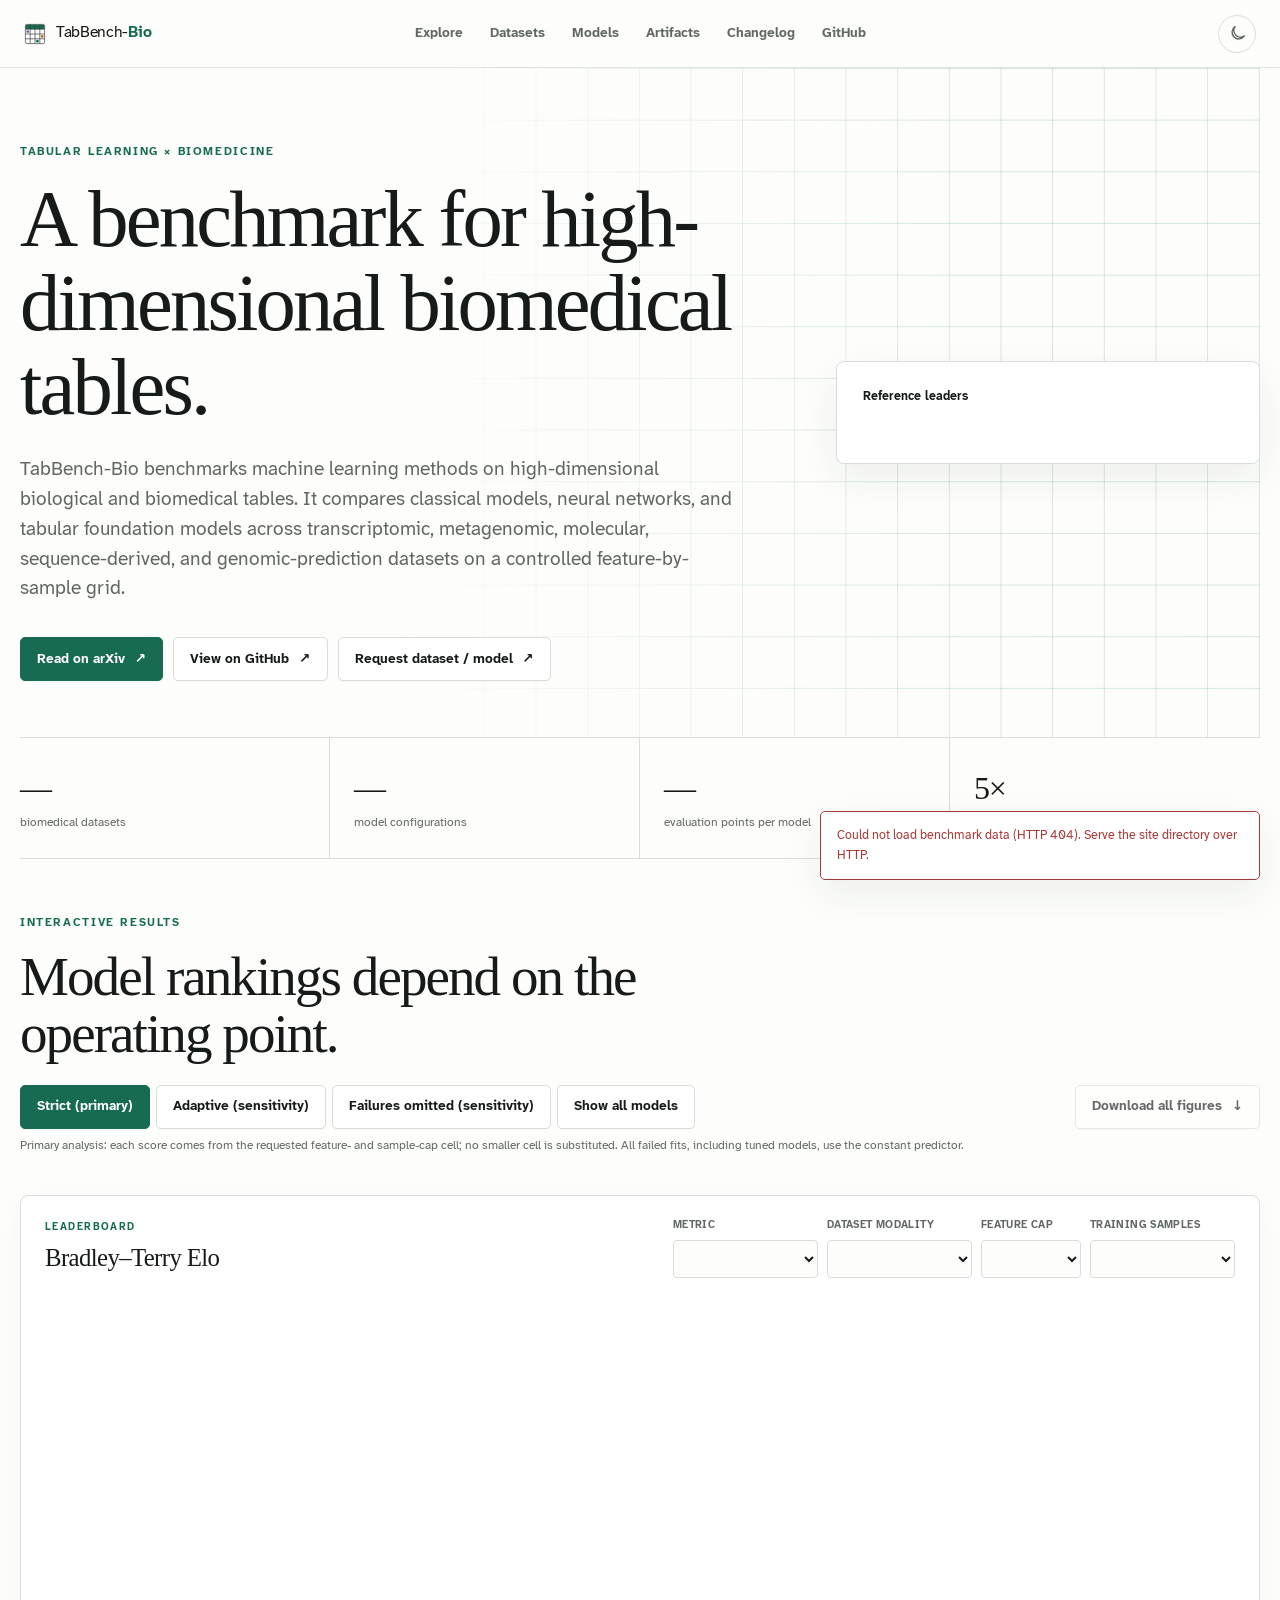
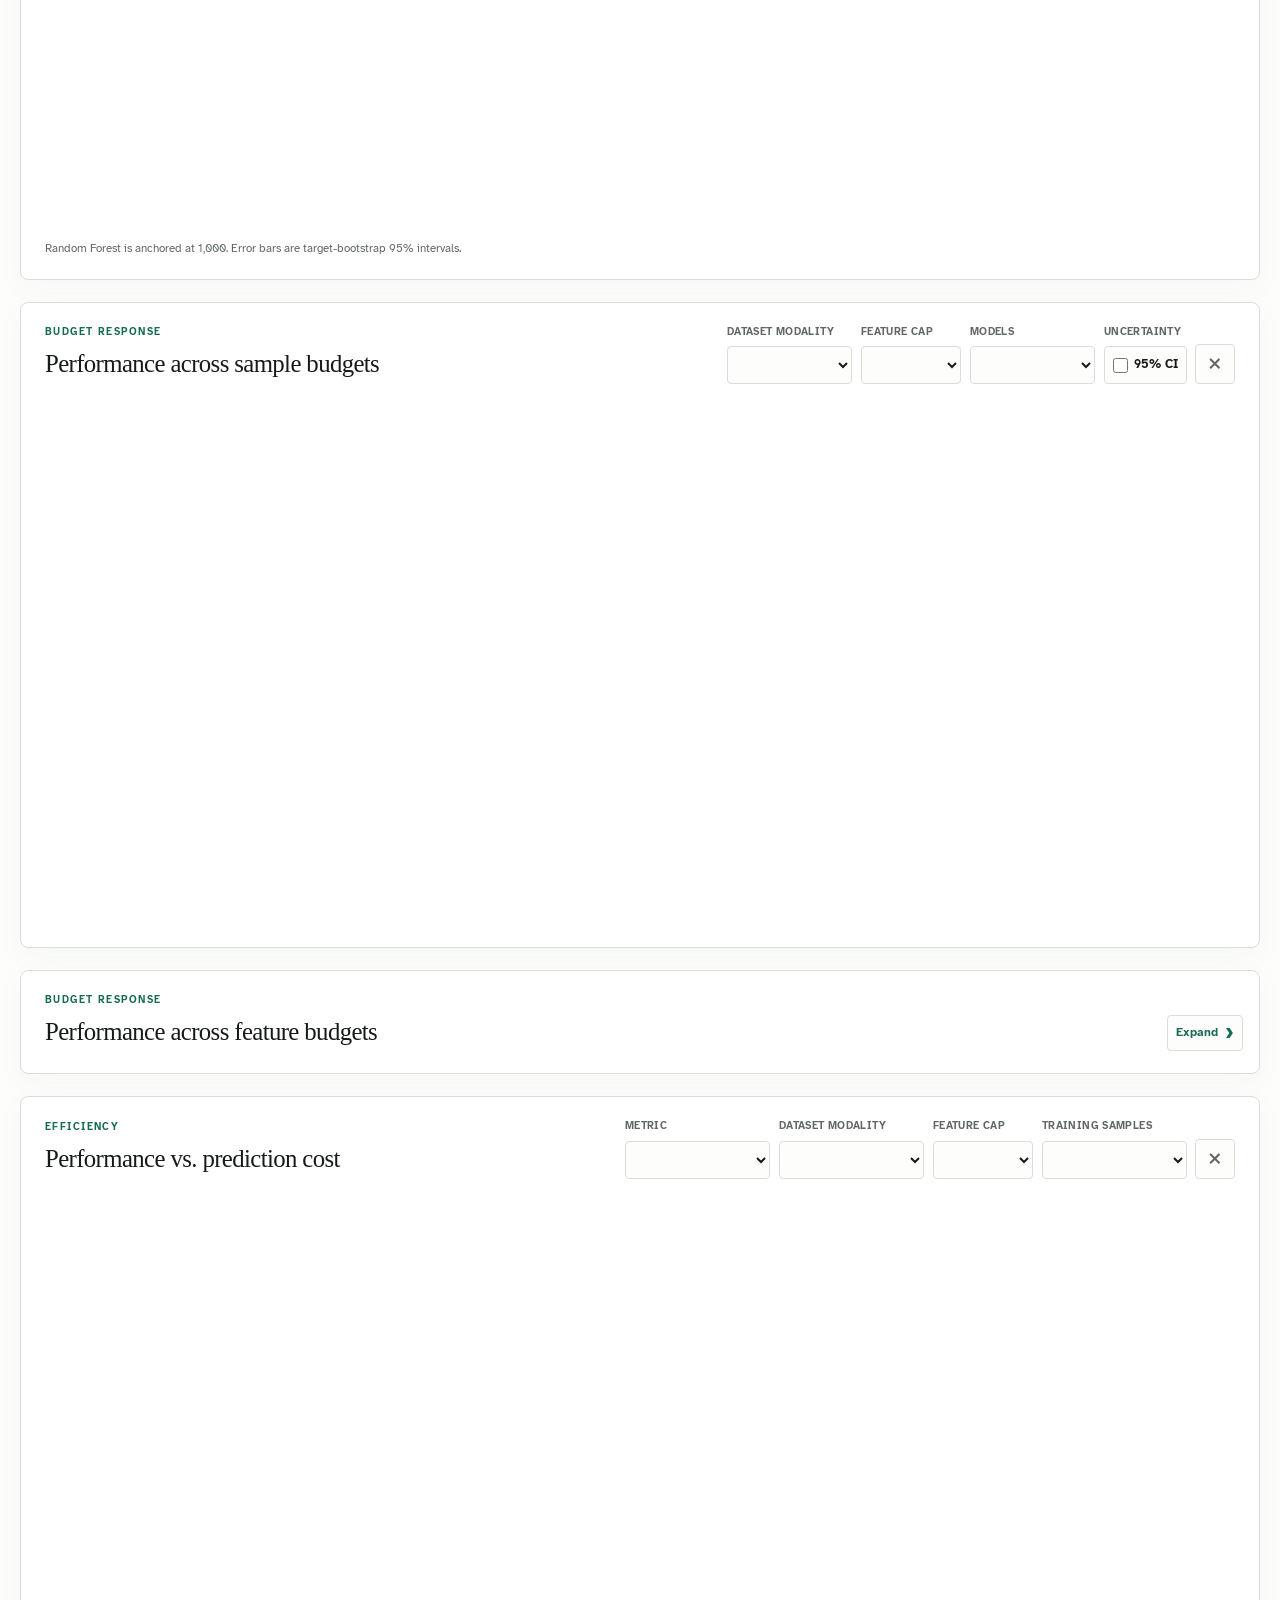
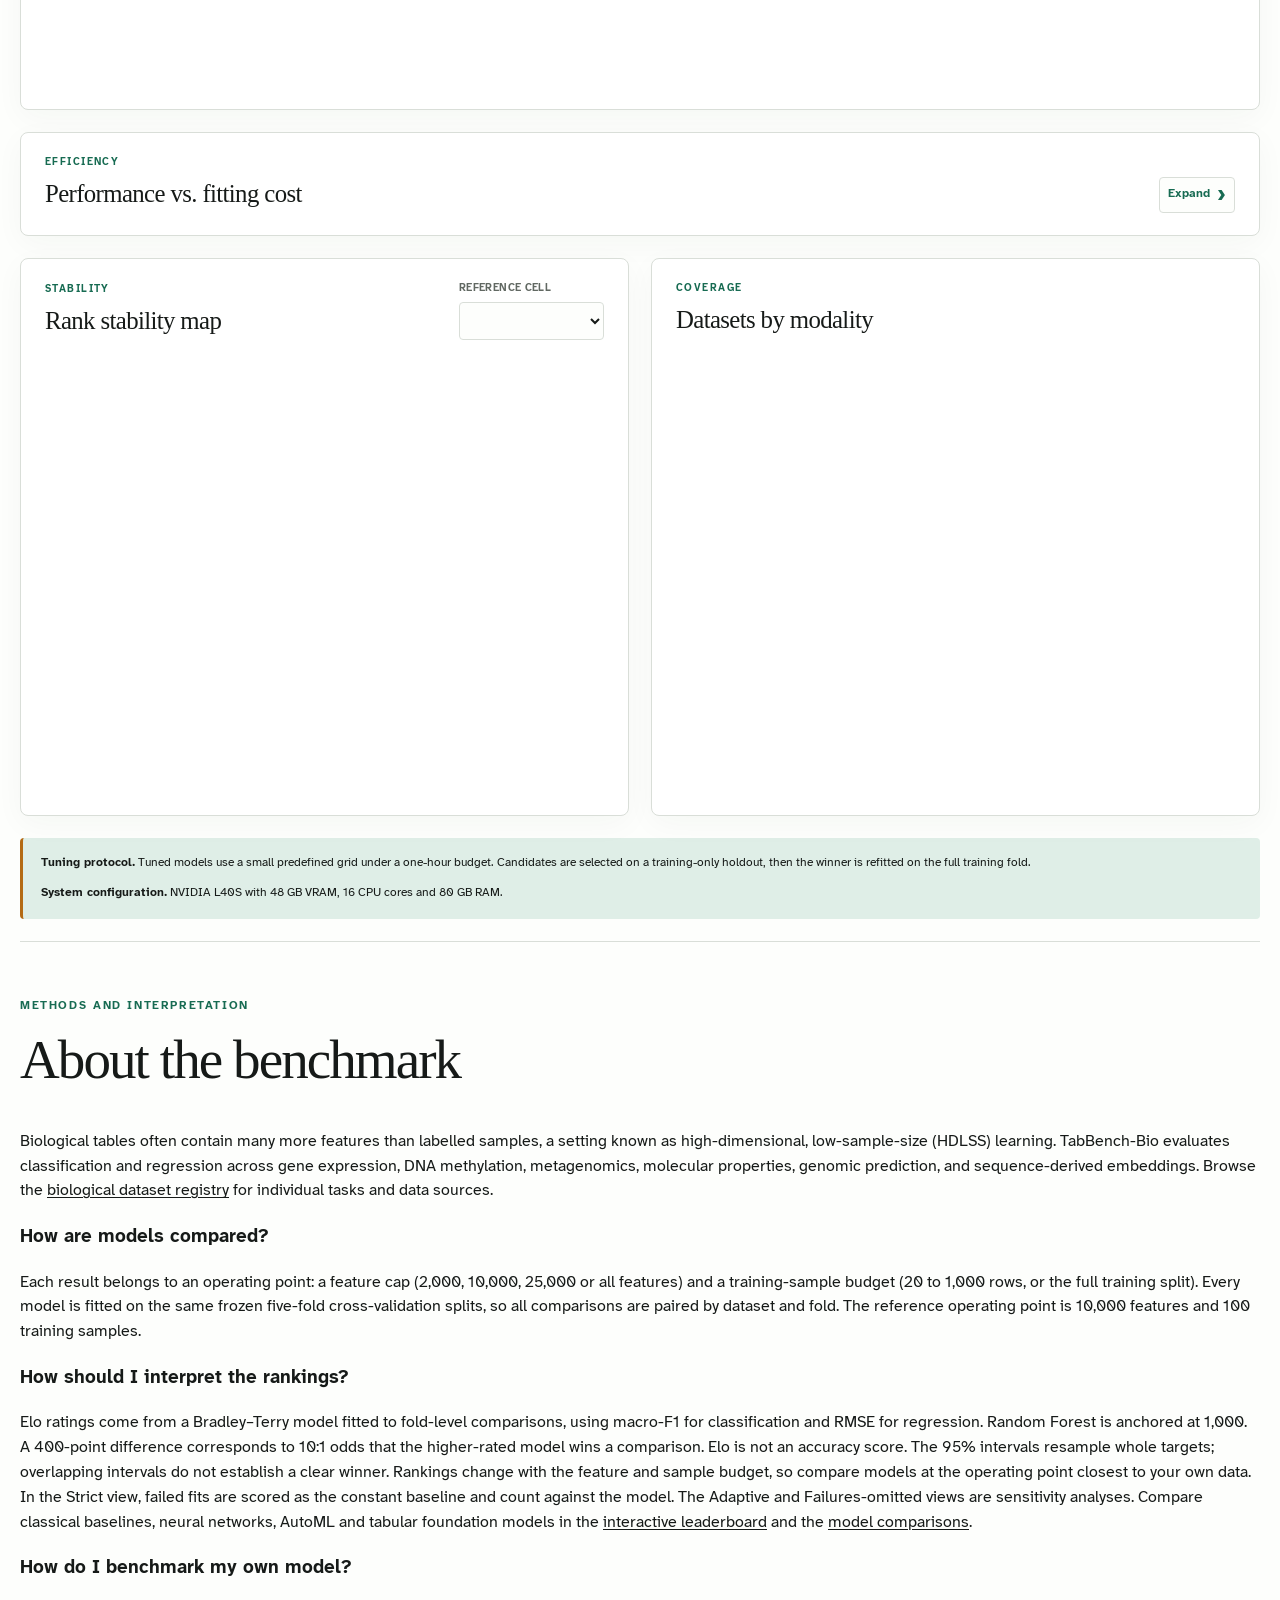
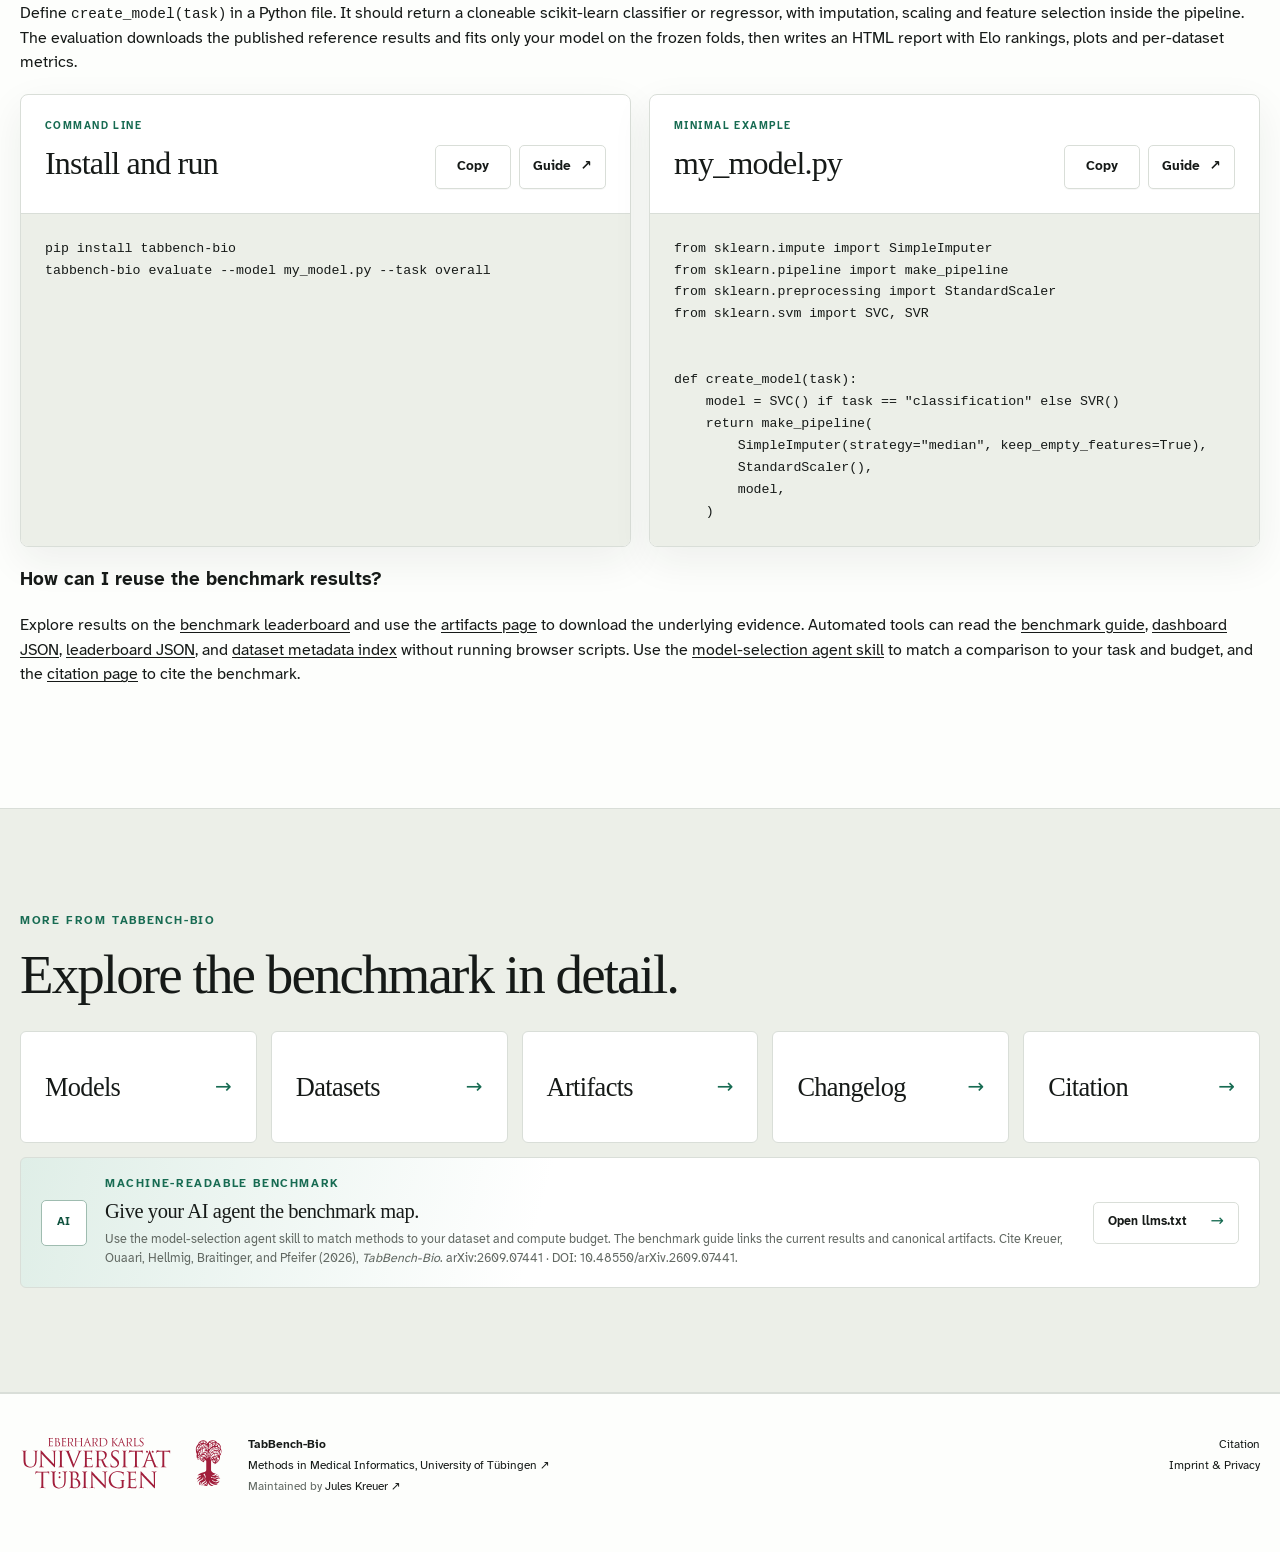
==== commit 73d337f6: "Improve website search metadata and benchmark guide Render the dataset registry into static HTML, de" ====
--- a/src/tabbench_bio/web/index.html
+++ b/src/tabbench_bio/web/index.html
@@ -5,7 +5,7 @@
   <meta charset="utf-8">
   <meta name="viewport" content="width=device-width, initial-scale=1">
   <meta name="description"
-    content="TabBench-Bio is a living benchmark for tabular learning in high-dimensional biomedical regimes.">
+    content="Benchmark tabular learning on high-dimensional biological and biomedical data. Compare classical models, neural networks and tabular foundation models.">
   <meta name="theme-color" content="#f4f5f1">
   <link rel="canonical" href="https://tabbench-bio.eu/">
   <link rel="alternate" type="application/vnd.sqlite3"
@@ -16,57 +16,119 @@
   <link rel="alternate" type="text/x-citation-cff" href="https://tabbench-bio.eu/CITATION.cff"
     title="TabBench-Bio citation metadata">
   <meta property="og:type" content="website">
+  <meta property="og:site_name" content="TabBench-Bio">
   <meta property="og:url" content="https://tabbench-bio.eu/">
   <meta property="og:title" content="TabBench-Bio">
-  <meta property="og:description" content="A living benchmark for tabular learning in biomedical HDLSS regimes.">
+  <meta property="og:description"
+    content="Benchmark tabular learning on high-dimensional biological and biomedical data. Compare classical models, neural networks and tabular foundation models.">
   <meta property="og:image" content="https://tabbench-bio.eu/assets/og.png?v=426ed14dd8069be4">
   <meta property="og:image:width" content="1732">
   <meta property="og:image:height" content="908">
   <meta name="twitter:card" content="summary_large_image">
   <meta name="twitter:title" content="TabBench-Bio">
-  <meta name="twitter:description" content="A living benchmark for tabular learning in biomedical HDLSS regimes.">
+  <meta name="twitter:description"
+    content="Benchmark tabular learning on high-dimensional biological and biomedical data. Compare classical models, neural networks and tabular foundation models.">
   <meta name="twitter:image" content="https://tabbench-bio.eu/assets/og.png?v=426ed14dd8069be4">
   <script type="application/ld+json">
     {
       "@context": "https://schema.org",
-      "@type": "Dataset",
-      "name": "TabBench-Bio",
-      "description": "A living benchmark for tabular learning in high-dimensional biomedical regimes.",
-      "url": "https://tabbench-bio.eu/",
-      "isAccessibleForFree": true,
-      "citation": "Kreuer, J.; Ouaari, S.; Hellmig, J.; Braitinger, J.; Pfeifer, N. (2026). TabBench-Bio: A Living Benchmark for Machine Learning on High-Dimensional Biomedical Tables. arXiv:2609.07441. https://doi.org/10.48550/arXiv.2609.07441",
-      "creator": [
-        {"@type": "Person", "name": "Jules Kreuer", "sameAs": "https://orcid.org/0000-0002-7305-833X"},
-        {"@type": "Person", "name": "Julia Hellmig"},
-        {"@type": "Person", "name": "Julius Braitinger"},
-        {"@type": "Person", "name": "Sofiane Ouaari", "sameAs": "https://orcid.org/0009-0000-0942-3796"},
-        {"@type": "Person", "name": "Nico Pfeifer", "sameAs": "https://orcid.org/0000-0002-4647-8566"}
-      ],
-      "distribution": [
+      "@graph": [
         {
-          "@type": "DataDownload",
-          "name": "Results SQLite",
-          "encodingFormat": "application/vnd.sqlite3",
-          "contentUrl": "https://github.com/not-a-feature/TabBench-Bio/releases/download/v0.4.0/results.sqlite",
-          "sha256": "10d5b3e2b1e4c492b32e1d54a113b897fc8da04595e91db4c34f9d68b5f4ee43"
+          "@type": "WebSite",
+          "@id": "https://tabbench-bio.eu/#website",
+          "url": "https://tabbench-bio.eu/",
+          "name": "TabBench-Bio",
+          "alternateName": "TabBench Bio",
+          "description": "Benchmark tabular learning on high-dimensional biological and biomedical data. Compare classical models, neural networks and tabular foundation models.",
+          "inLanguage": "en",
+          "sameAs": [
+            "https://github.com/not-a-feature/TabBench-Bio"
+          ]
         },
         {
-          "@type": "DataDownload",
-          "name": "Dataset metadata",
-          "encodingFormat": "application/json",
-          "contentUrl": "https://tabbench-bio.eu/data/datasets/index.json"
+          "@type": "WebPage",
+          "@id": "https://tabbench-bio.eu/#webpage",
+          "url": "https://tabbench-bio.eu/",
+          "name": "TabBench-Bio",
+          "description": "Benchmark tabular learning on high-dimensional biological and biomedical data. Compare classical models, neural networks and tabular foundation models.",
+          "isPartOf": {
+            "@id": "https://tabbench-bio.eu/#website"
+          },
+          "mainEntity": {
+            "@id": "https://tabbench-bio.eu/#results"
+          },
+          "inLanguage": "en"
         },
         {
-          "@type": "DataDownload",
-          "name": "Reference Elo leaderboard",
-          "encodingFormat": "application/json",
-          "contentUrl": "https://tabbench-bio.eu/data/leaderboard.json"
-        },
-        {
-          "@type": "DataDownload",
-          "name": "Citation metadata",
-          "encodingFormat": "text/x-citation-cff",
-          "contentUrl": "https://tabbench-bio.eu/CITATION.cff"
+          "@type": "Dataset",
+          "name": "TabBench-Bio benchmark results",
+          "description": "Tabular learning benchmark results on high-dimensional biological and biomedical data across controlled feature and sample budgets.",
+          "url": "https://tabbench-bio.eu/#explore",
+          "isAccessibleForFree": true,
+          "citation": "Kreuer, J.; Ouaari, S.; Hellmig, J.; Braitinger, J.; Pfeifer, N. (2026). TabBench-Bio: A Living Benchmark for Machine Learning on High-Dimensional Biomedical Tables. arXiv:2609.07441. https://doi.org/10.48550/arXiv.2609.07441",
+          "creator": [
+            {
+              "@type": "Person",
+              "name": "Jules Kreuer",
+              "sameAs": "https://orcid.org/0000-0002-7305-833X"
+            },
+            {
+              "@type": "Person",
+              "name": "Julia Hellmig"
+            },
+            {
+              "@type": "Person",
+              "name": "Julius Braitinger"
+            },
+            {
+              "@type": "Person",
+              "name": "Sofiane Ouaari",
+              "sameAs": "https://orcid.org/0009-0000-0942-3796"
+            },
+            {
+              "@type": "Person",
+              "name": "Nico Pfeifer",
+              "sameAs": "https://orcid.org/0000-0002-4647-8566"
+            }
+          ],
+          "distribution": [
+            {
+              "@type": "DataDownload",
+              "name": "Results SQLite",
+              "encodingFormat": "application/vnd.sqlite3",
+              "contentUrl": "https://github.com/not-a-feature/TabBench-Bio/releases/download/v0.4.0/results.sqlite",
+              "sha256": "10d5b3e2b1e4c492b32e1d54a113b897fc8da04595e91db4c34f9d68b5f4ee43"
+            },
+            {
+              "@type": "DataDownload",
+              "name": "Dataset metadata",
+              "encodingFormat": "application/json",
+              "contentUrl": "https://tabbench-bio.eu/data/datasets/index.json"
+            },
+            {
+              "@type": "DataDownload",
+              "name": "Reference Elo leaderboard",
+              "encodingFormat": "application/json",
+              "contentUrl": "https://tabbench-bio.eu/data/leaderboard.json"
+            },
+            {
+              "@type": "DataDownload",
+              "name": "Citation metadata",
+              "encodingFormat": "text/x-citation-cff",
+              "contentUrl": "https://tabbench-bio.eu/CITATION.cff"
+            }
+          ],
+          "@id": "https://tabbench-bio.eu/#results",
+          "mainEntityOfPage": {
+            "@id": "https://tabbench-bio.eu/#webpage"
+          },
+          "keywords": [
+            "tabular learning",
+            "biological data",
+            "biomedical machine learning",
+            "high-dimensional low-sample-size",
+            "tabular foundation models"
+          ]
         }
       ]
     }
@@ -76,9 +138,9 @@
   <link rel="preload" href="assets/fonts/AtkinsonHyperlegibleNext-Regular.woff2" as="font" type="font/woff2"
     crossorigin>
   <link rel="preload" href="assets/fonts/AtkinsonHyperlegibleNext-Bold.woff2" as="font" type="font/woff2" crossorigin>
-  <link rel="stylesheet" href="style.min.css?v=20261001-panel-heading-width">
+  <link rel="stylesheet" href="style.min.css?v=20261028-code-cards">
   <script defer src="js/analytics.js?v=20260908-optout"></script>
-  <script defer src="js/app.js?v=20261021-model-cards"></script>
+  <script defer src="js/app.js?v=20261028-code-copy"></script>
 </head>
 
 <body data-page="home">
@@ -109,7 +171,8 @@
         <p class="eyebrow">Tabular learning × biomedicine</p>
         <h1>A benchmark for high-dimensional biomedical tables.</h1>
         <p class="lede">
-          TabBench-Bio compares classical models, neural networks, and tabular foundation models across
+          TabBench-Bio benchmarks machine learning methods on high-dimensional biological and biomedical tables.
+          It compares classical models, neural networks, and tabular foundation models across
           transcriptomic, metagenomic, molecular, sequence-derived, and genomic-prediction datasets on a controlled
           feature-by-sample grid.
         </p>
@@ -139,7 +202,7 @@
       <div><strong>5×</strong><span>cross-validation</span></div>
     </section>
 
-    <section id="explore" class="section shell">
+    <section id="explore" class="section section-results shell">
       <div class="section-heading">
         <div>
           <p class="eyebrow">Interactive results</p>
@@ -349,6 +412,92 @@
           Candidates are selected on a training-only holdout, then the winner is refitted on the full training fold.</p>
         <p><strong>System configuration.</strong> NVIDIA L40S with 48 GB VRAM, 16 CPU cores and 80 GB RAM.</p>
       </aside>
+    </section>
+
+    <section class="section about-benchmark shell" aria-labelledby="about-title">
+      <div class="section-heading">
+        <div>
+          <p class="eyebrow">Methods and interpretation</p>
+          <h2 id="about-title">About the benchmark</h2>
+        </div>
+      </div>
+      <p>Biological tables often contain many more features than labelled samples, a setting known as
+        high-dimensional, low-sample-size (HDLSS) learning. TabBench-Bio evaluates classification and regression
+        across gene expression, DNA methylation, metagenomics, molecular properties, genomic prediction,
+        and sequence-derived embeddings. Browse the <a href="datasets.html">biological dataset registry</a>
+        for individual tasks and data sources.</p>
+      <h3>How are models compared?</h3>
+      <p>Each result belongs to an operating point: a feature cap (2,000, 10,000, 25,000 or all features) and a
+        training-sample budget (20 to 1,000 rows, or the full training split). Every model is fitted on the same
+        frozen five-fold cross-validation splits, so all comparisons are paired by dataset and fold.
+        The reference operating point is 10,000 features and 100 training samples.</p>
+      <h3>How should I interpret the rankings?</h3>
+      <p>Elo ratings come from a Bradley–Terry model fitted to fold-level comparisons, using macro-F1 for
+        classification and RMSE for regression. Random Forest is anchored at 1,000. A 400-point difference
+        corresponds to 10:1 odds that the higher-rated model wins a comparison. Elo is not an accuracy score.
+        The 95% intervals resample whole targets; overlapping intervals do not establish a clear winner.
+        Rankings change with the feature and sample budget, so compare models at the operating point closest
+        to your own data. In the Strict view, failed fits are scored as the constant baseline and count against
+        the model. The Adaptive and Failures-omitted views are sensitivity analyses. Compare classical
+        baselines, neural networks, AutoML and tabular foundation models in the
+        <a href="#explore">interactive leaderboard</a> and the <a href="models.html">model comparisons</a>.</p>
+      <h3>How do I benchmark my own model?</h3>
+      <p>Define <code>create_model(task)</code> in a Python file. It should return a cloneable scikit-learn
+        classifier or regressor, with imputation, scaling and feature selection inside the pipeline.
+        The evaluation downloads the published reference results and fits only your model on the frozen folds,
+        then writes an HTML report with Elo rankings, plots and per-dataset metrics.</p>
+      <div class="citation-grid code-pair">
+        <article class="citation-card" aria-labelledby="run-code-title">
+          <div class="citation-card-header">
+            <div>
+              <p class="panel-kicker">Command line</p>
+              <h3 id="run-code-title">Install and run</h3>
+            </div>
+            <div class="citation-actions">
+              <button class="button code-copy" type="button" data-copy-target="run-code">Copy</button>
+              <a class="button" href="https://github.com/not-a-feature/TabBench-Bio/blob/main/benchmark_my_model/README.md" target="_blank" rel="noreferrer">Guide <span
+                  aria-hidden="true">↗</span></a>
+            </div>
+          </div>
+          <pre class="citation-code"><code id="run-code">pip install tabbench-bio
+tabbench-bio evaluate --model my_model.py --task overall</code></pre>
+        </article>
+        <article class="citation-card" aria-labelledby="model-code-title">
+          <div class="citation-card-header">
+            <div>
+              <p class="panel-kicker">Minimal example</p>
+              <h3 id="model-code-title">my_model.py</h3>
+            </div>
+            <div class="citation-actions">
+              <button class="button code-copy" type="button" data-copy-target="model-code">Copy</button>
+              <a class="button" href="https://github.com/not-a-feature/TabBench-Bio/blob/main/benchmark_my_model/README.md" target="_blank" rel="noreferrer">Guide <span
+                  aria-hidden="true">↗</span></a>
+            </div>
+          </div>
+          <pre class="citation-code"><code id="model-code">from sklearn.impute import SimpleImputer
+from sklearn.pipeline import make_pipeline
+from sklearn.preprocessing import StandardScaler
+from sklearn.svm import SVC, SVR
+
+
+def create_model(task):
+    model = SVC() if task == "classification" else SVR()
+    return make_pipeline(
+        SimpleImputer(strategy="median", keep_empty_features=True),
+        StandardScaler(),
+        model,
+    )</code></pre>
+        </article>
+      </div>
+      <h3>How can I reuse the benchmark results?</h3>
+      <p>Explore results on the <a href="#explore">benchmark leaderboard</a> and use the
+        <a href="artifacts.html">artifacts page</a> to download the underlying evidence.
+        Automated tools can read the <a href="llms.txt">benchmark guide</a>,
+        <a href="data/dashboard.json">dashboard JSON</a>, <a href="data/leaderboard.json">leaderboard JSON</a>,
+        and <a href="data/datasets/index.json">dataset metadata index</a> without running browser scripts.
+        Use the <a href="skill.md">model-selection agent skill</a> to match a comparison to your task and budget,
+        and the <a href="citation.html">citation page</a> to cite the benchmark.
+      </p>
     </section>
 
     <section class="section section-muted" aria-labelledby="more-title">
--- a/src/tabbench_bio/web/style.min.css
+++ b/src/tabbench_bio/web/style.min.css
@@ -140,7 +140,7 @@
 letter-spacing: 0.14em;
 text-transform: uppercase;
 }
-.hero h1, .section-heading h2 {
+.hero h1, .section-heading :is(h1,h2) {
 margin: 0;
 font-family: var(--serif);
 font-weight: 500;
@@ -247,7 +247,7 @@
 #explore { padding-top: 56px; }
 .section-muted { border-block: 1px solid var(--line); background: var(--surface-strong); }
 .section-heading { display: grid; grid-template-columns: 1.45fr 0.65fr; align-items: end; gap: 50px; margin-bottom: 42px; }
-.section-heading h2 { max-width: 780px; font-size: clamp(2.35rem, 4.3vw, 4.25rem); }
+.section-heading :is(h1,h2) { max-width: 780px; font-size: clamp(2.35rem, 4.3vw, 4.25rem); }
 .section-heading > p { margin: 0 0 5px; color: var(--muted); font-size: 0.9rem; }
 .results-toolbar { display: grid; grid-template-columns: minmax(0, 1fr) auto; align-items: start; gap: 24px; margin: -20px 0 24px; }
 .analysis-view-control { display: grid; justify-items: start; gap: 7px; max-width: 760px; }
@@ -603,3 +603,4 @@
 
 .model-selection-controls { justify-content: flex-start; }
 .model-selection-controls .model-visibility-control { align-self: flex-end; height: 38px; min-height: 38px; padding-block: 0; }
+.section.section-results{padding-bottom:0}.section.about-benchmark{margin-top:22px;padding-top:56px;border-top:1px solid var(--line)}.code-pair{margin-top:18px}.code-pair .citation-card{display:flex;flex-direction:column}.code-pair .citation-code{flex:1;min-height:0}.about-benchmark>p a{text-decoration:underline;text-underline-offset:2px}.about-benchmark :not(pre)>code{color:var(--ink);font-size:.9em}
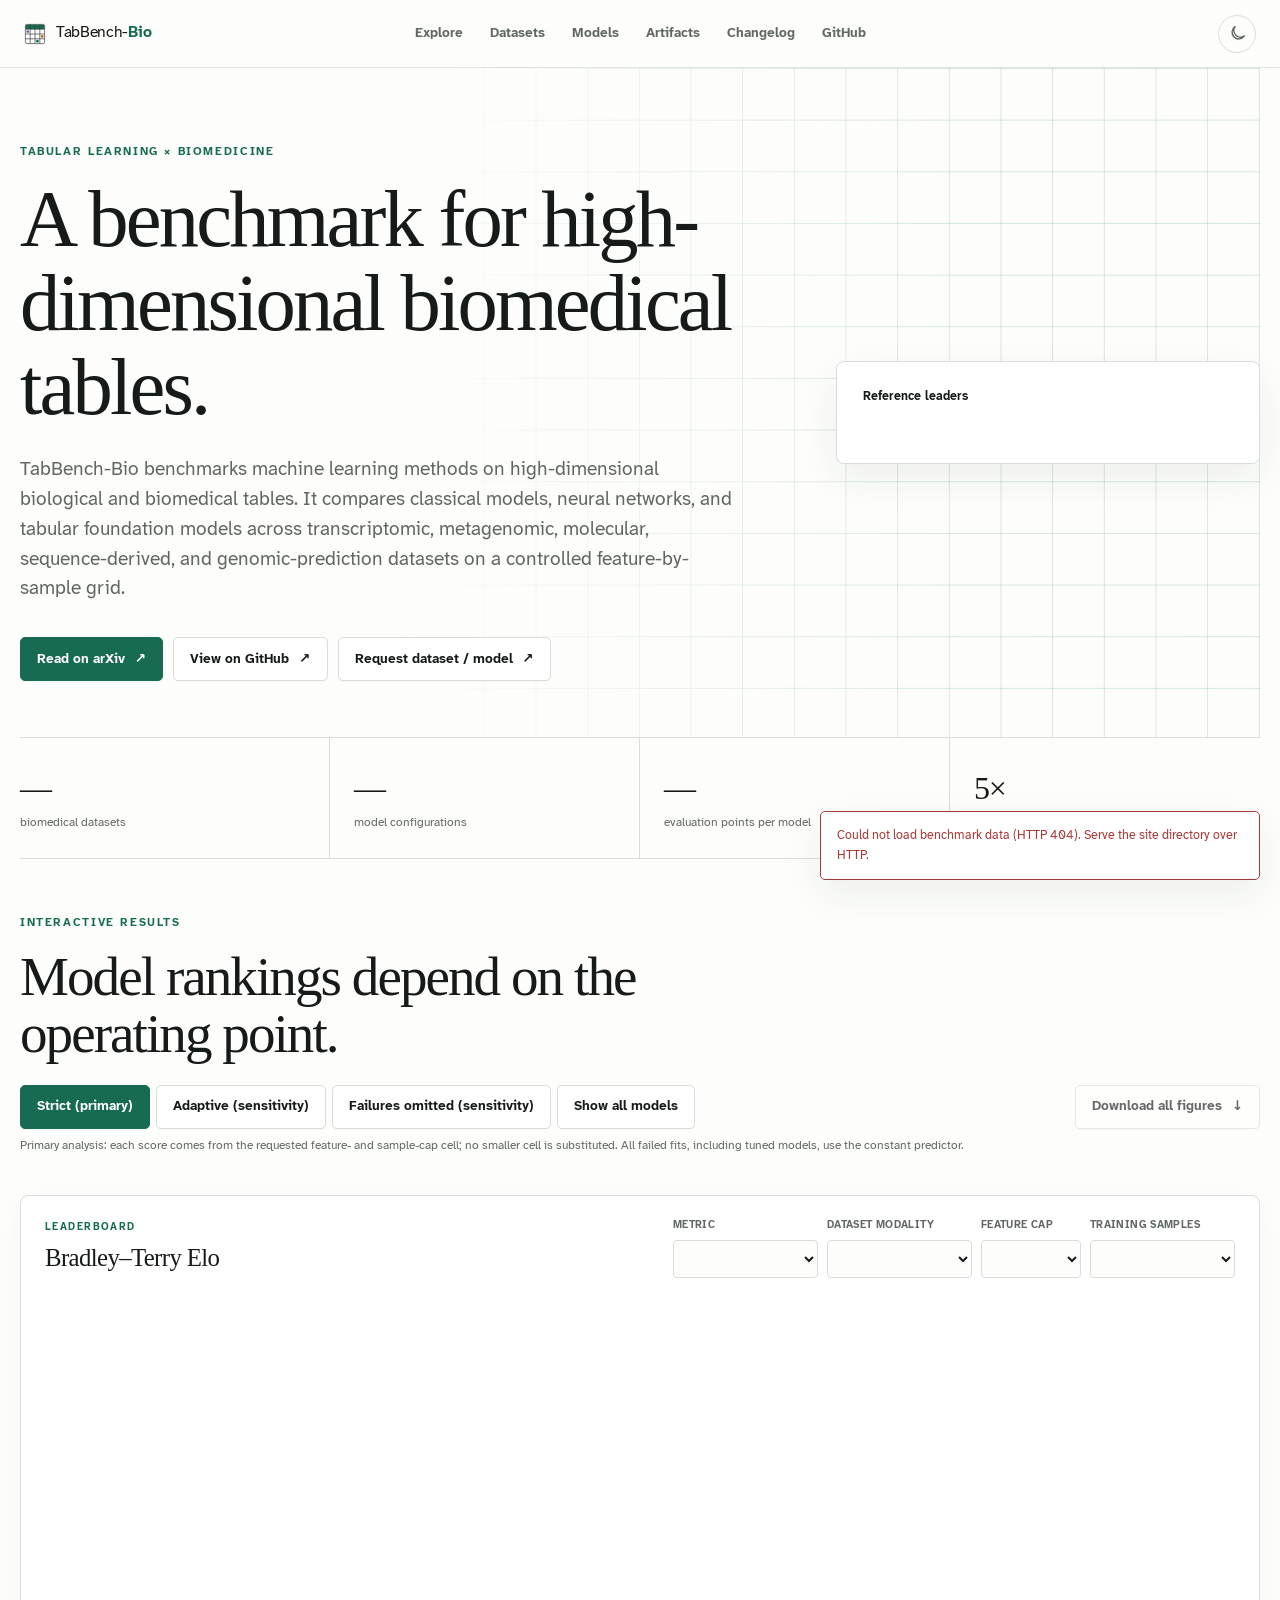
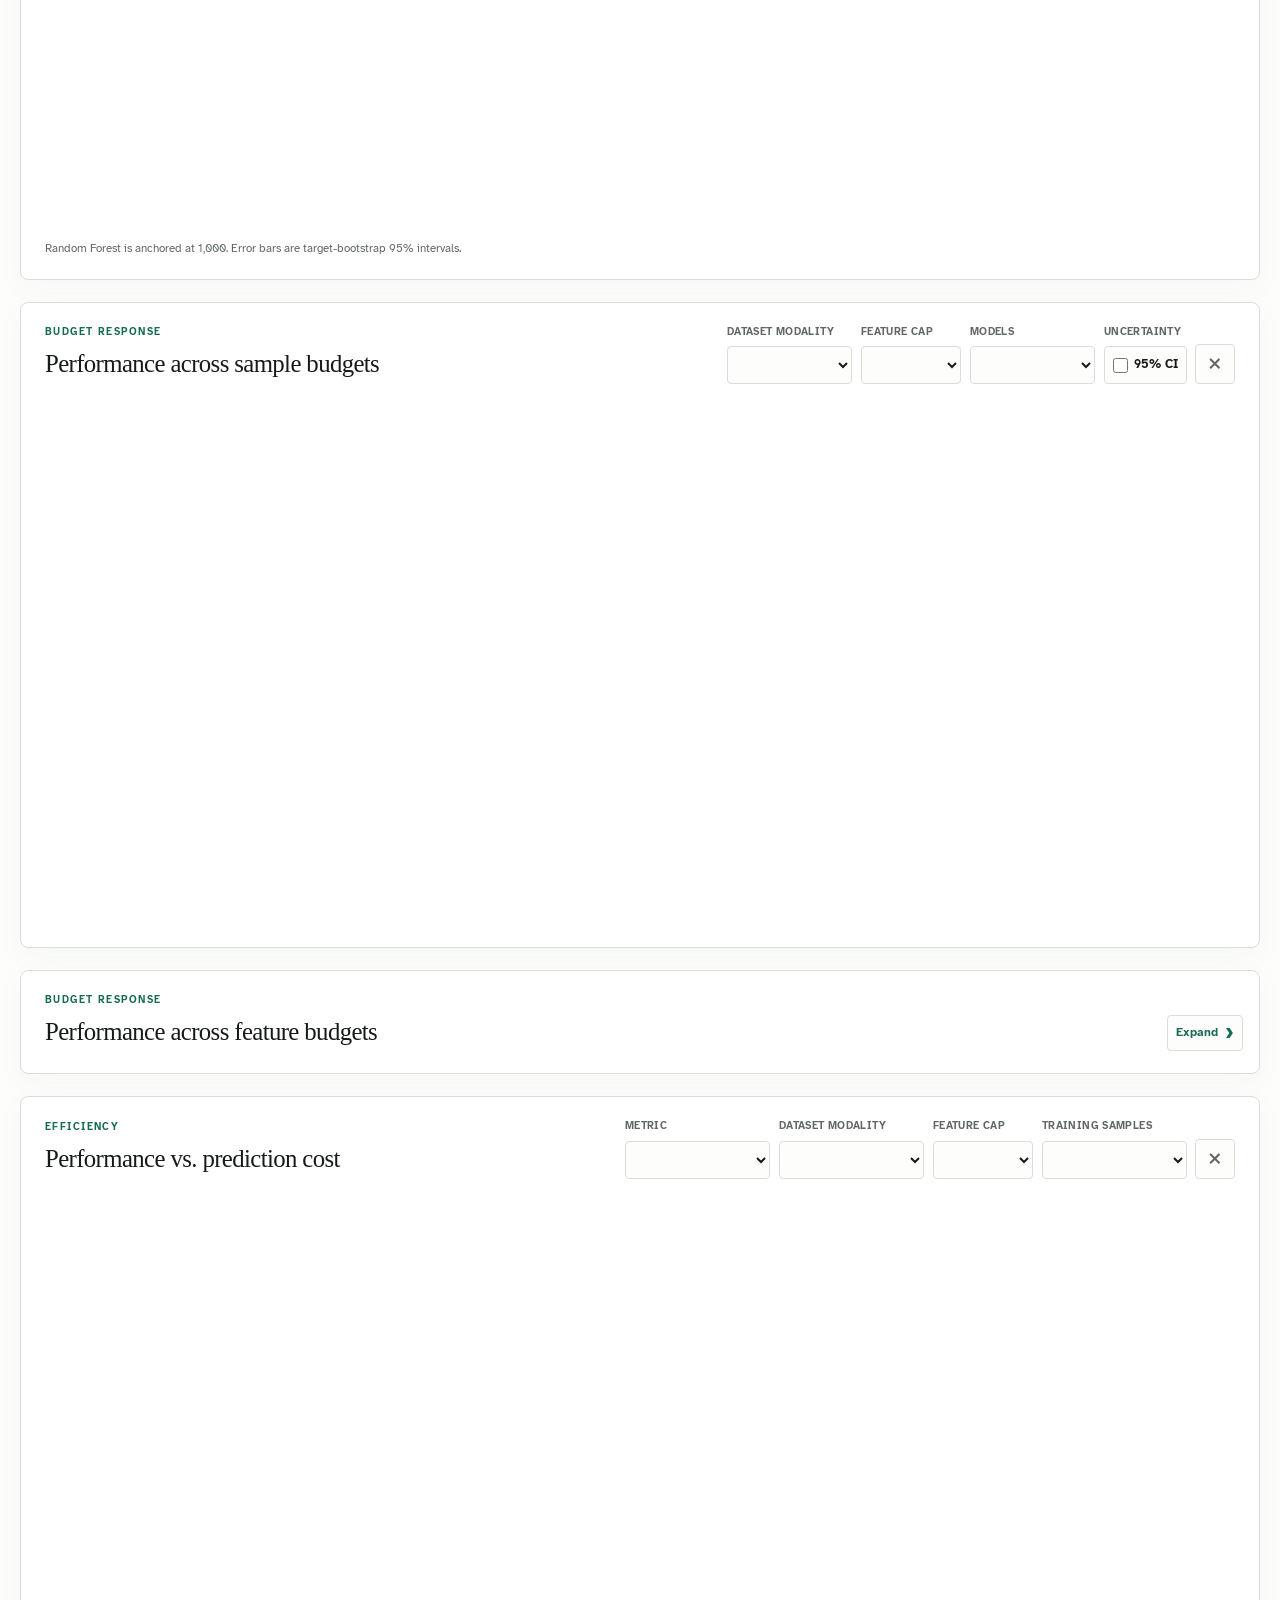
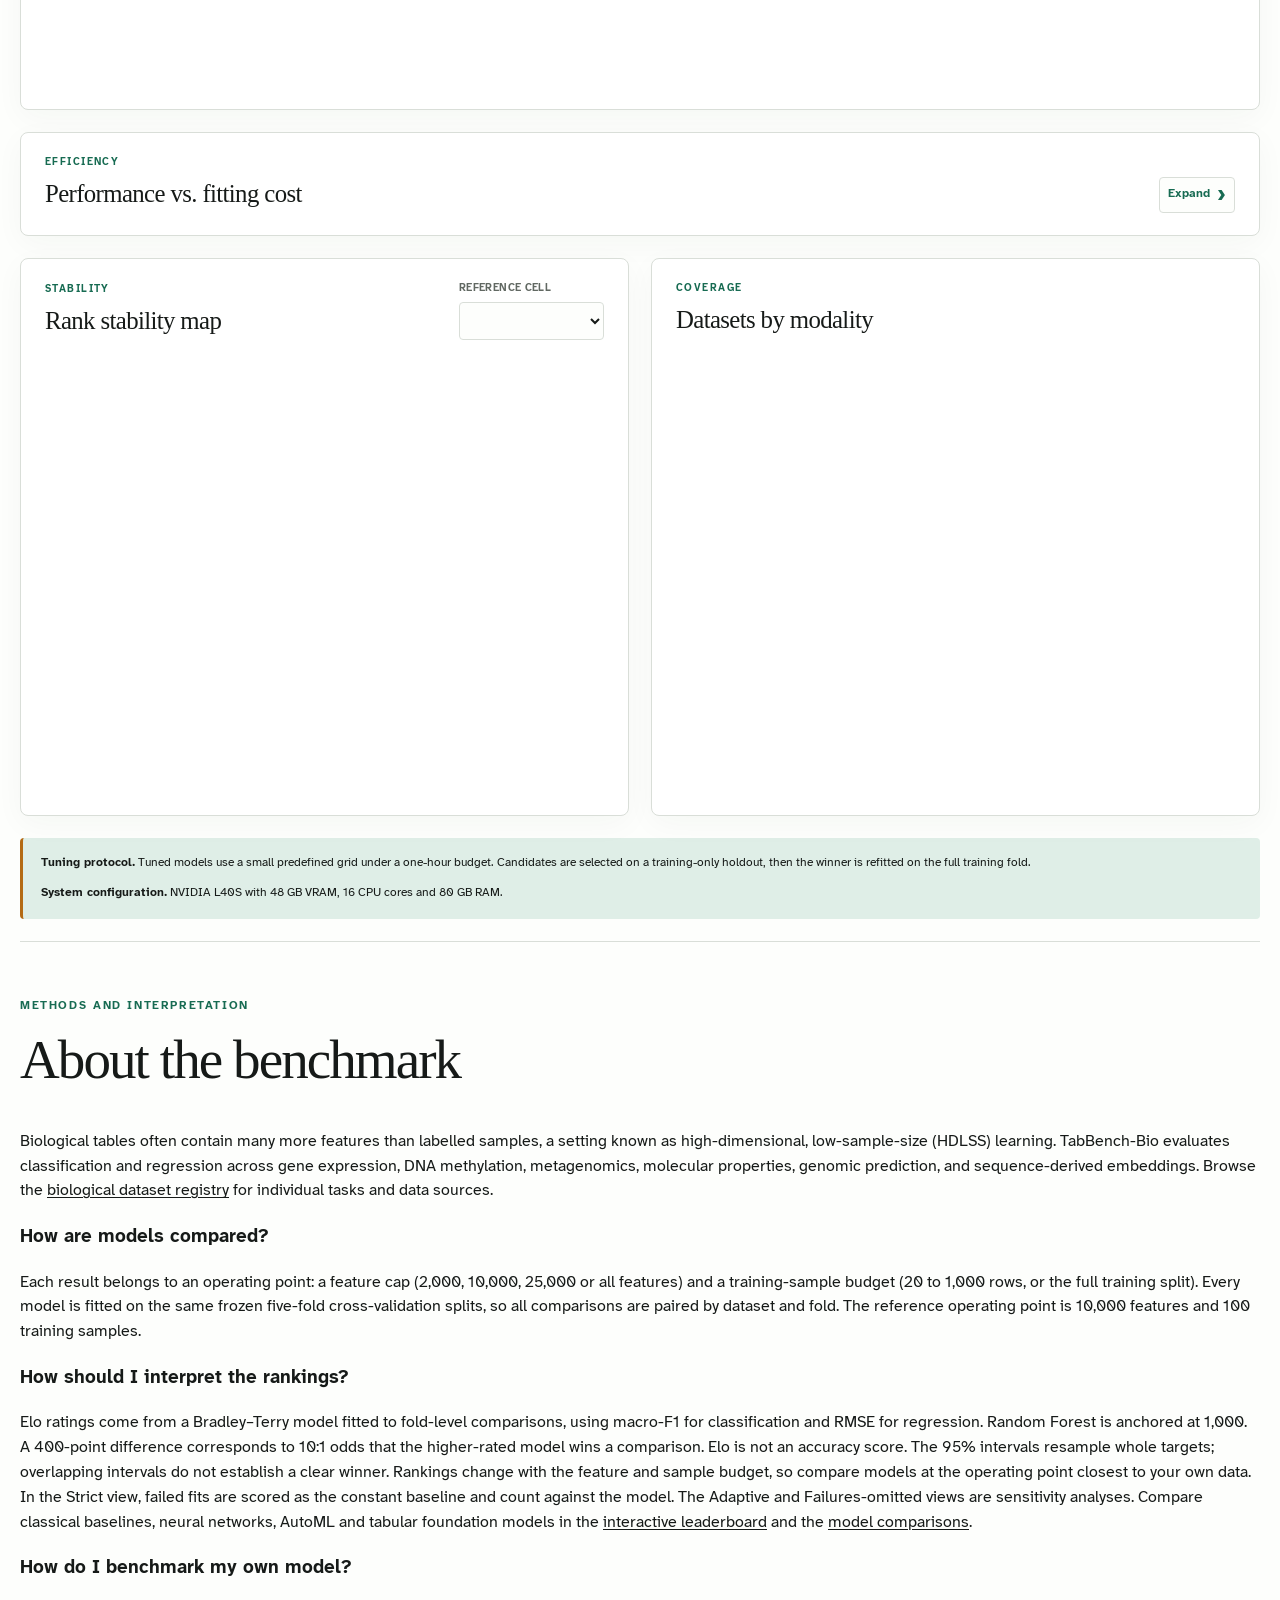
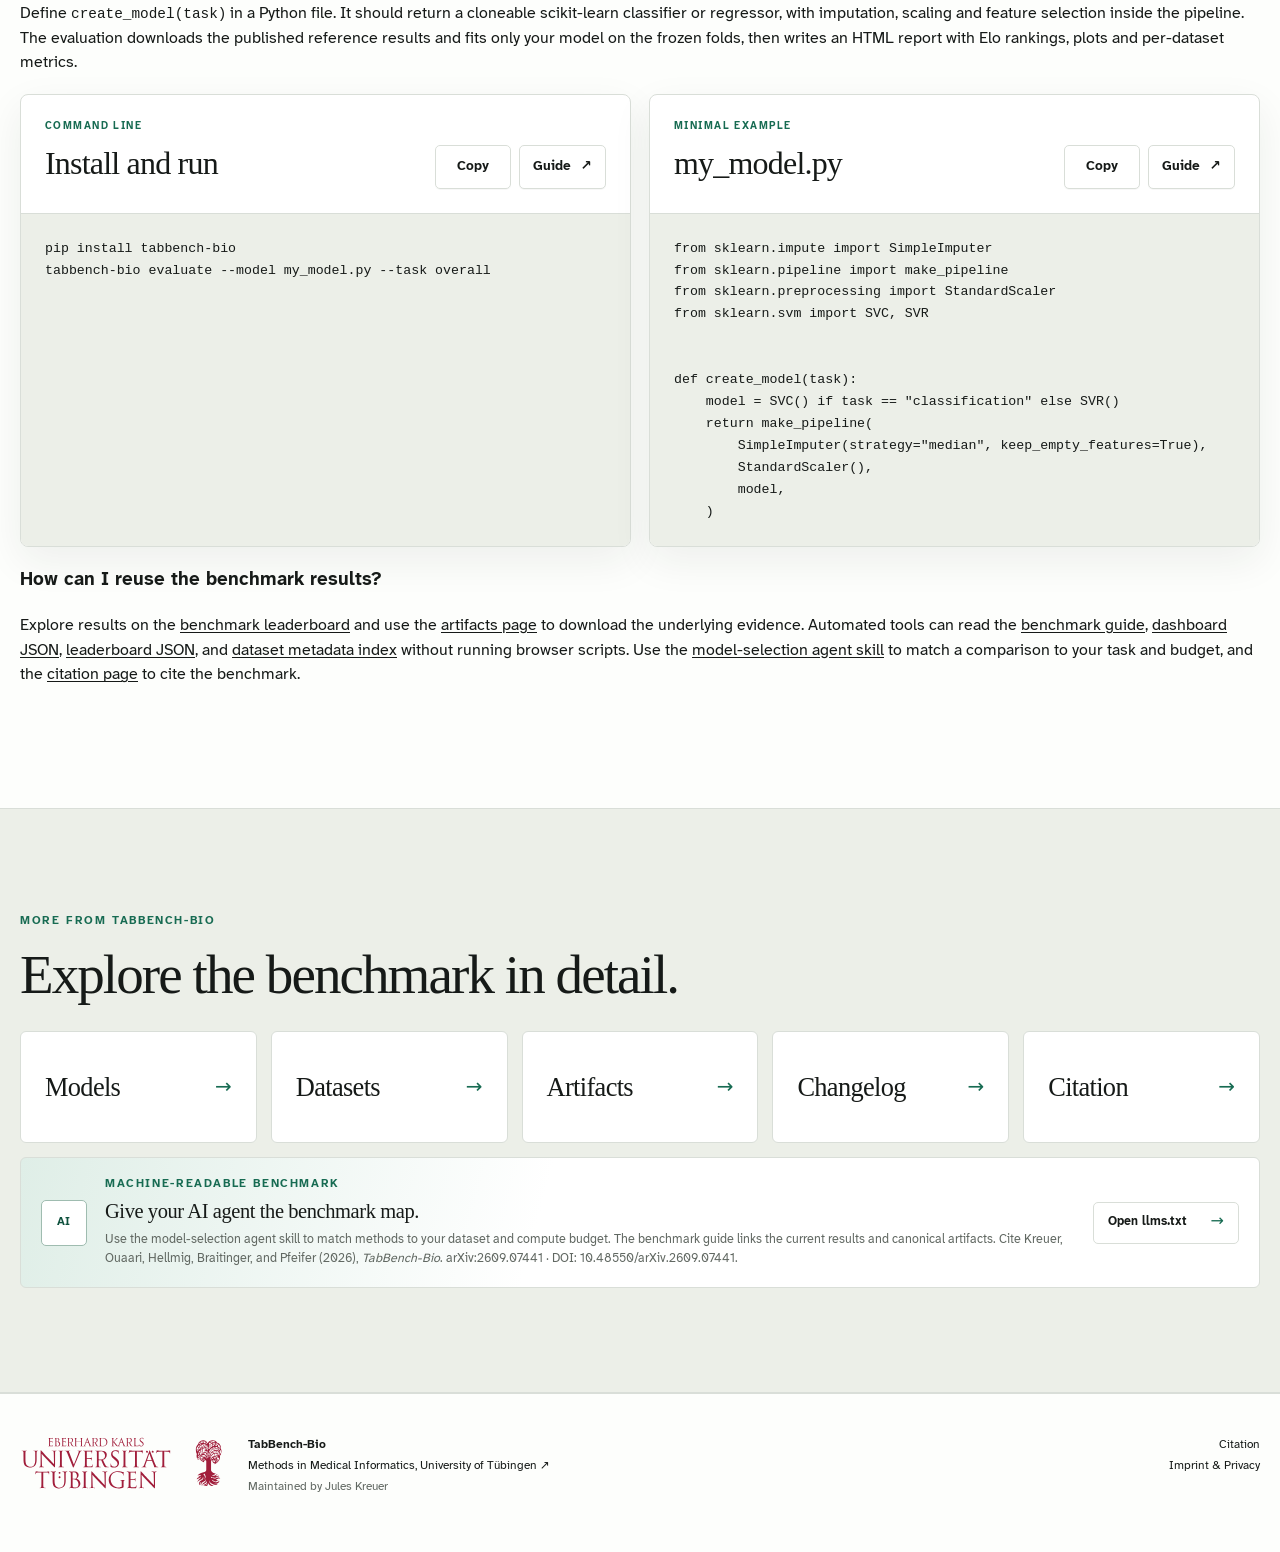
==== commit 1f6937cf: "better model view" ====
--- a/src/tabbench_bio/web/index.html
+++ b/src/tabbench_bio/web/index.html
@@ -133,14 +133,14 @@
       ]
     }
   </script>
-  <title>TabBench-Bio</title>
+  <title>TabBench-Bio · Benchmark for Biomedical Tabular Data</title>
   <link rel="icon" href="assets/favicon.svg?v=20260821-4" type="image/svg+xml">
   <link rel="preload" href="assets/fonts/AtkinsonHyperlegibleNext-Regular.woff2" as="font" type="font/woff2"
     crossorigin>
   <link rel="preload" href="assets/fonts/AtkinsonHyperlegibleNext-Bold.woff2" as="font" type="font/woff2" crossorigin>
   <link rel="stylesheet" href="style.min.css?v=20261028-code-cards">
   <script defer src="js/analytics.js?v=20260908-optout"></script>
-  <script defer src="js/app.js?v=20261028-code-copy"></script>
+  <script defer src="js/app.js?v=20261102-model-copy"></script>
 </head>
 
 <body data-page="home">
@@ -542,8 +542,7 @@
         <div class="footer-copy"><strong>TabBench-Bio</strong><a id="footer-affiliation"
             href="https://uni-tuebingen.de/fakultaeten/mathematisch-naturwissenschaftliche-fakultaet/fachbereiche/informatik/lehrstuehle/methods-in-medical-informatics/"
             target="_blank" rel="noreferrer">Methods in Medical Informatics, University of Tübingen <span
-              aria-hidden="true">↗</span></a><span>Maintained by <a href="https://juleskreuer.eu/" target="_blank"
-              rel="noreferrer">Jules Kreuer <span aria-hidden="true">↗</span></a></span></div>
+              aria-hidden="true">↗</span></a><span>Maintained by Jules Kreuer</span></div>
       </div>
       <div class="footer-links"><a href="citation.html">Citation</a><a href="imprint.html">Imprint &amp; Privacy</a>
       </div>
--- a/src/tabbench_bio/web/style.min.css
+++ b/src/tabbench_bio/web/style.min.css
@@ -528,12 +528,11 @@
 }
 .leader-card, .panel, .run-strip, .citation-card { border-radius: 8px; }
 .page-link, .agent-access, .table-wrap, .analytics-consent,
-.dataset-operating-controls, .dataset-exact-scores { border-radius: 6px; }
+.dataset-exact-scores { border-radius: 6px; }
 .button, .agent-access-link, .dataset-performance-table-wrap,
 .data-file, .load-error, .agent-access-mark { border-radius: 5px; }
 .controls select, .search-label input, .checkbox-row, .details-button,
-.dataset-filters input, .dataset-filters select,
-.dataset-operating-controls select, .dataset-model-filter select { border-radius: 4px; }
+.dataset-filters input, .dataset-filters select { border-radius: 4px; }
 .podium-contender { min-height: 112px; padding-bottom: 12px; }
 .podium-model strong { font-size: .88rem; line-height: 1.2; white-space: normal; }
 .podium-model span { font-size: .65rem; white-space: normal; line-height: 1.3; margin-top: 4px; }
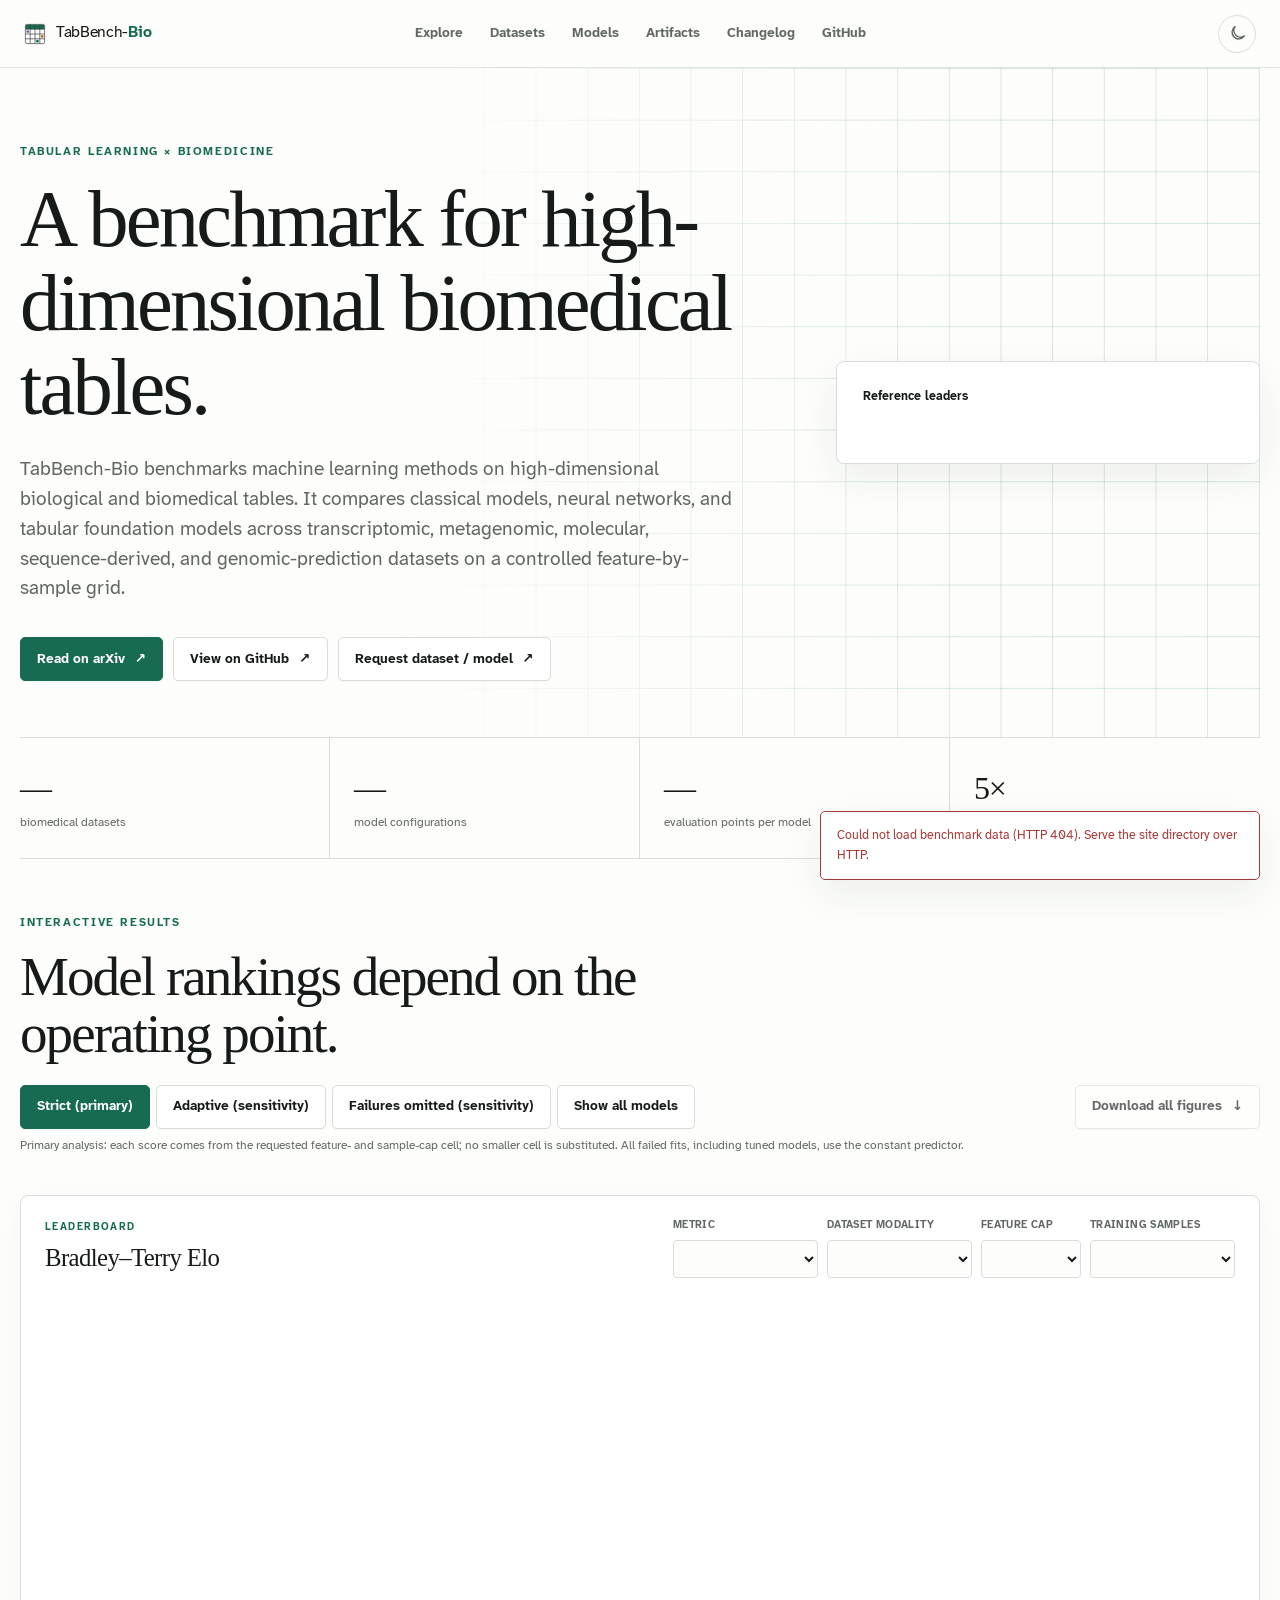
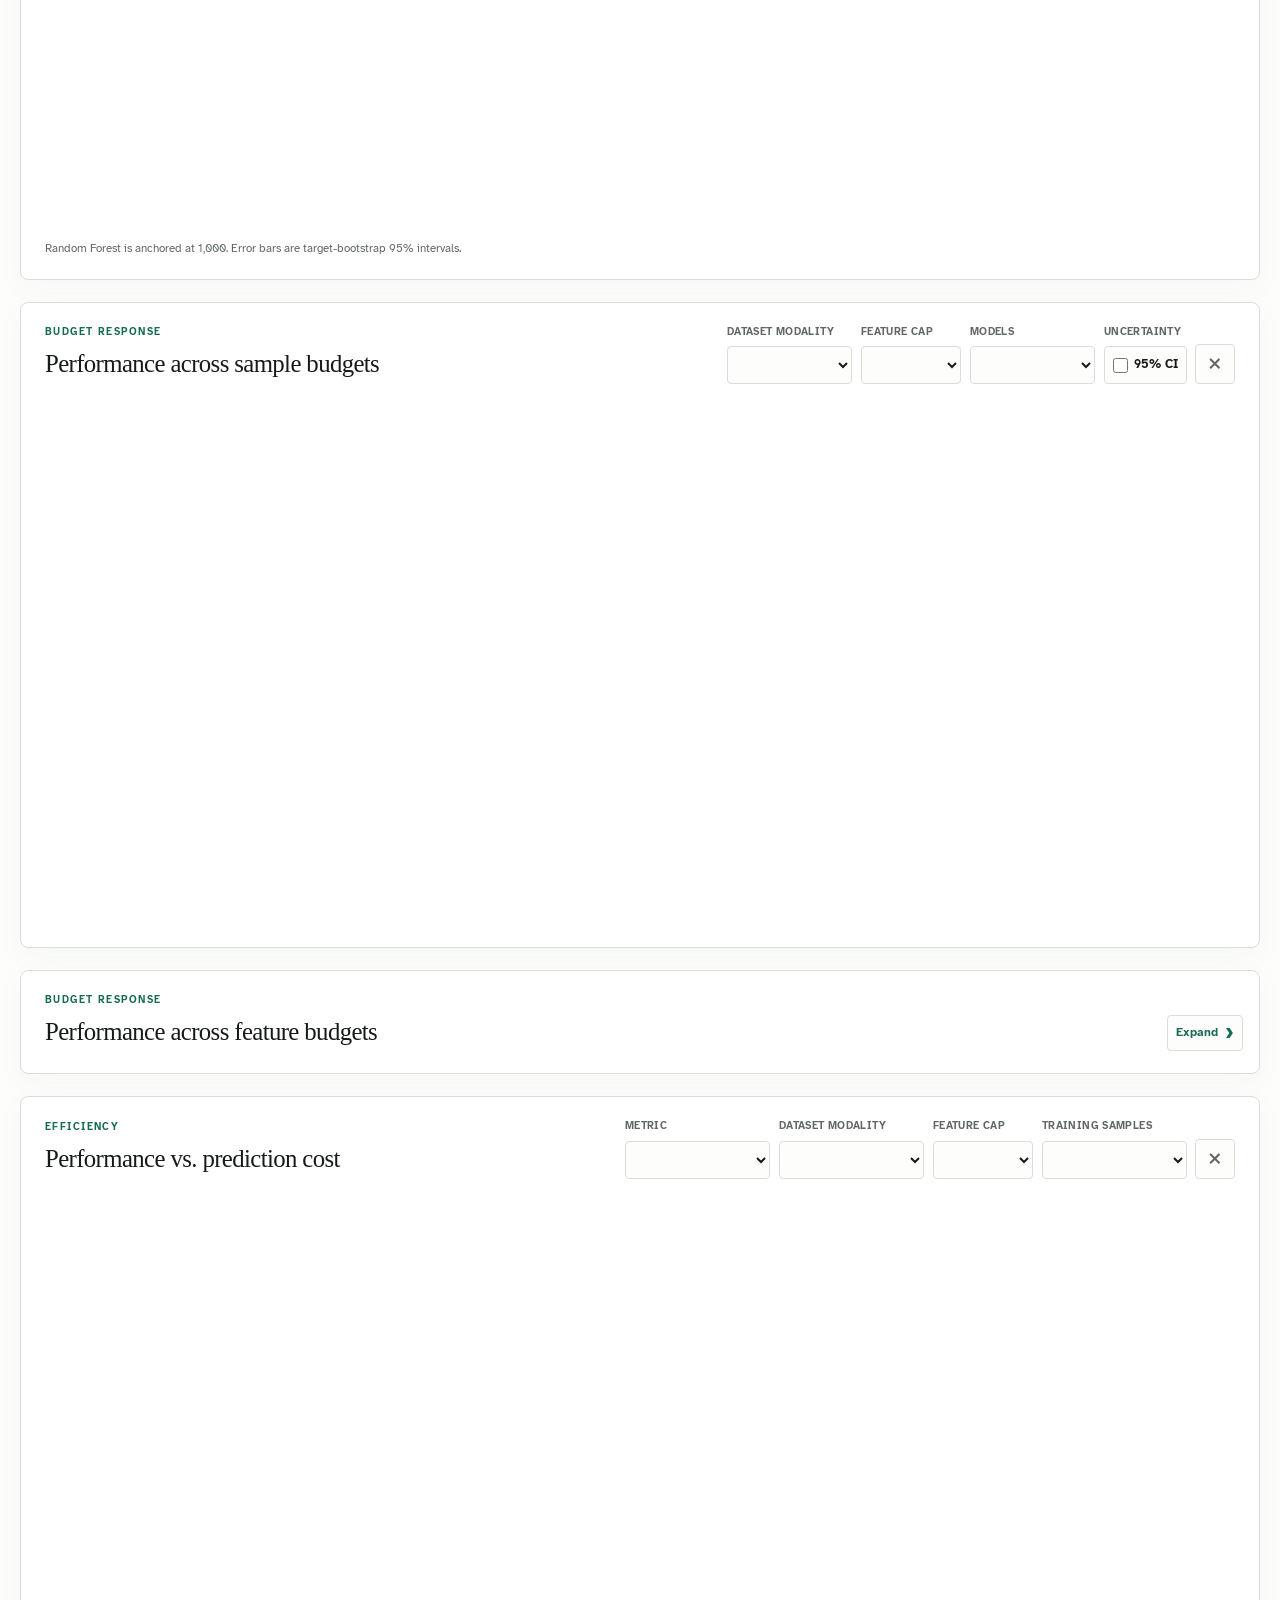
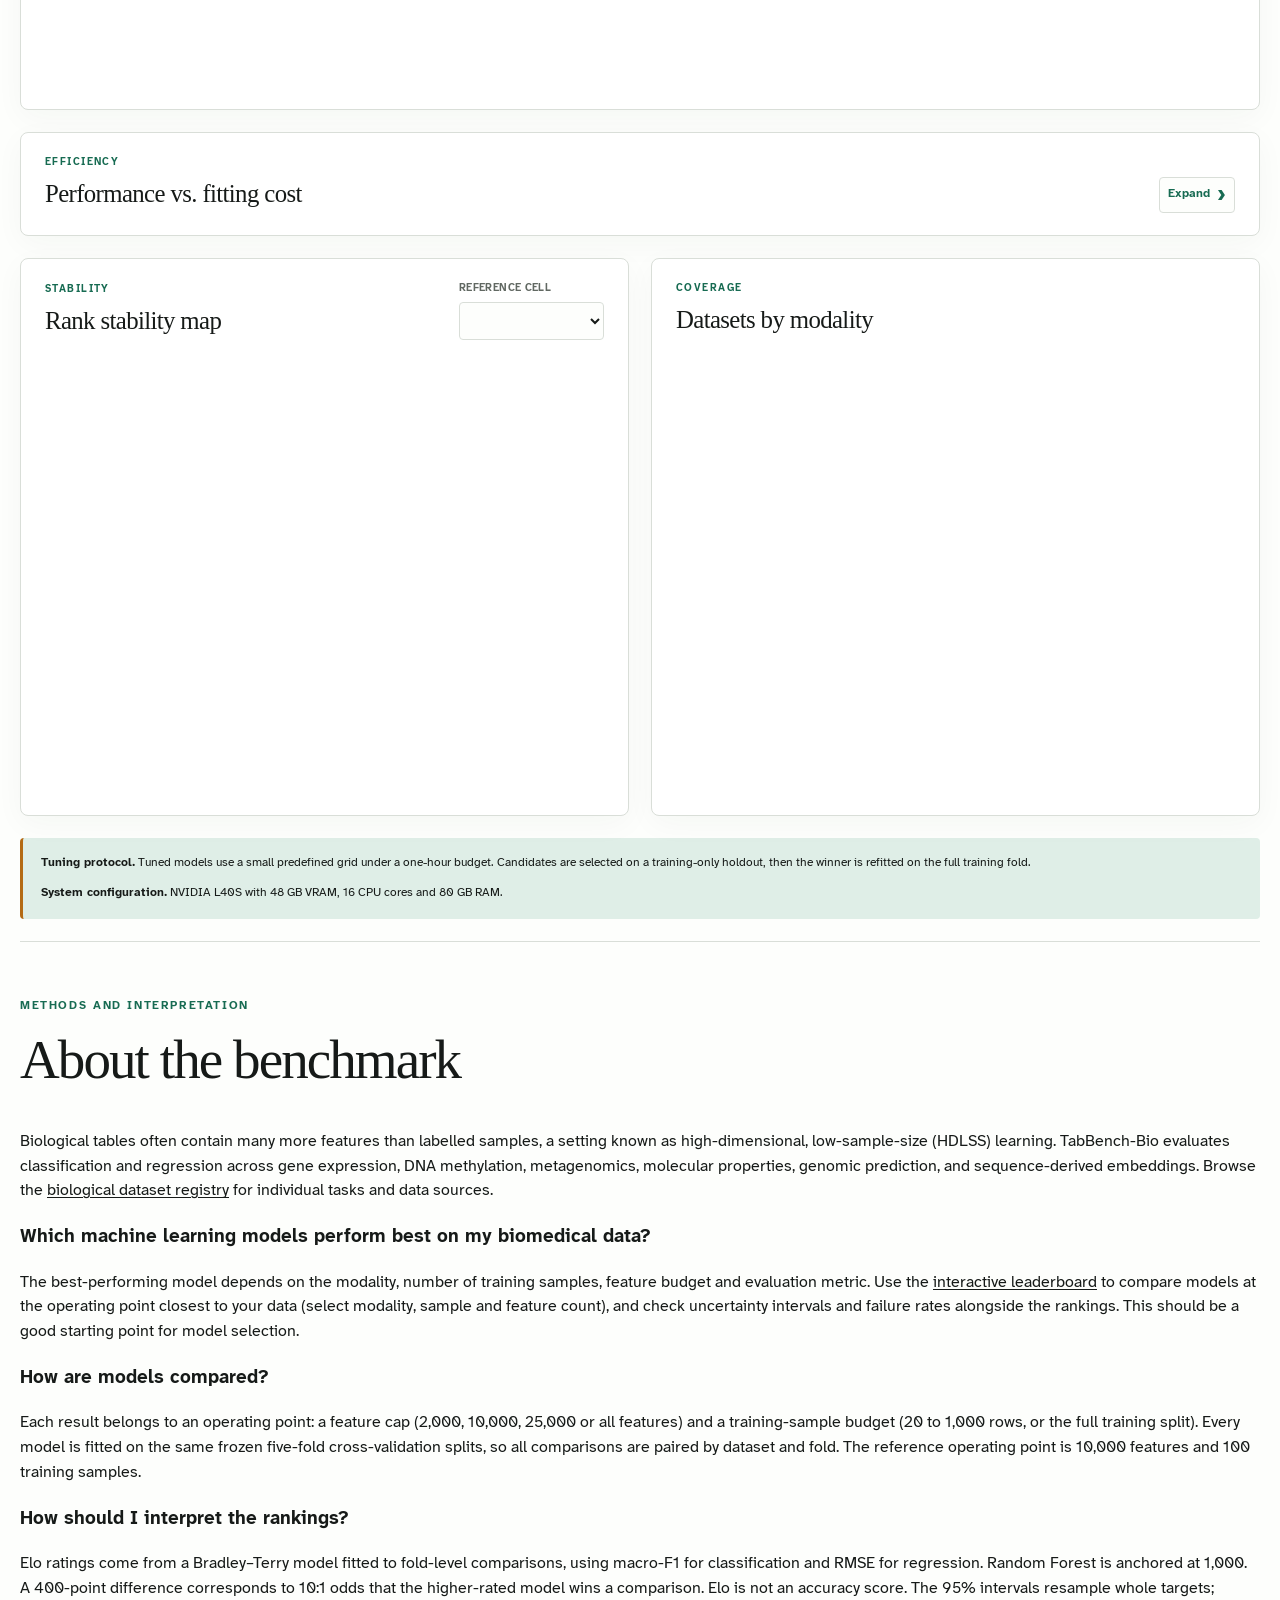
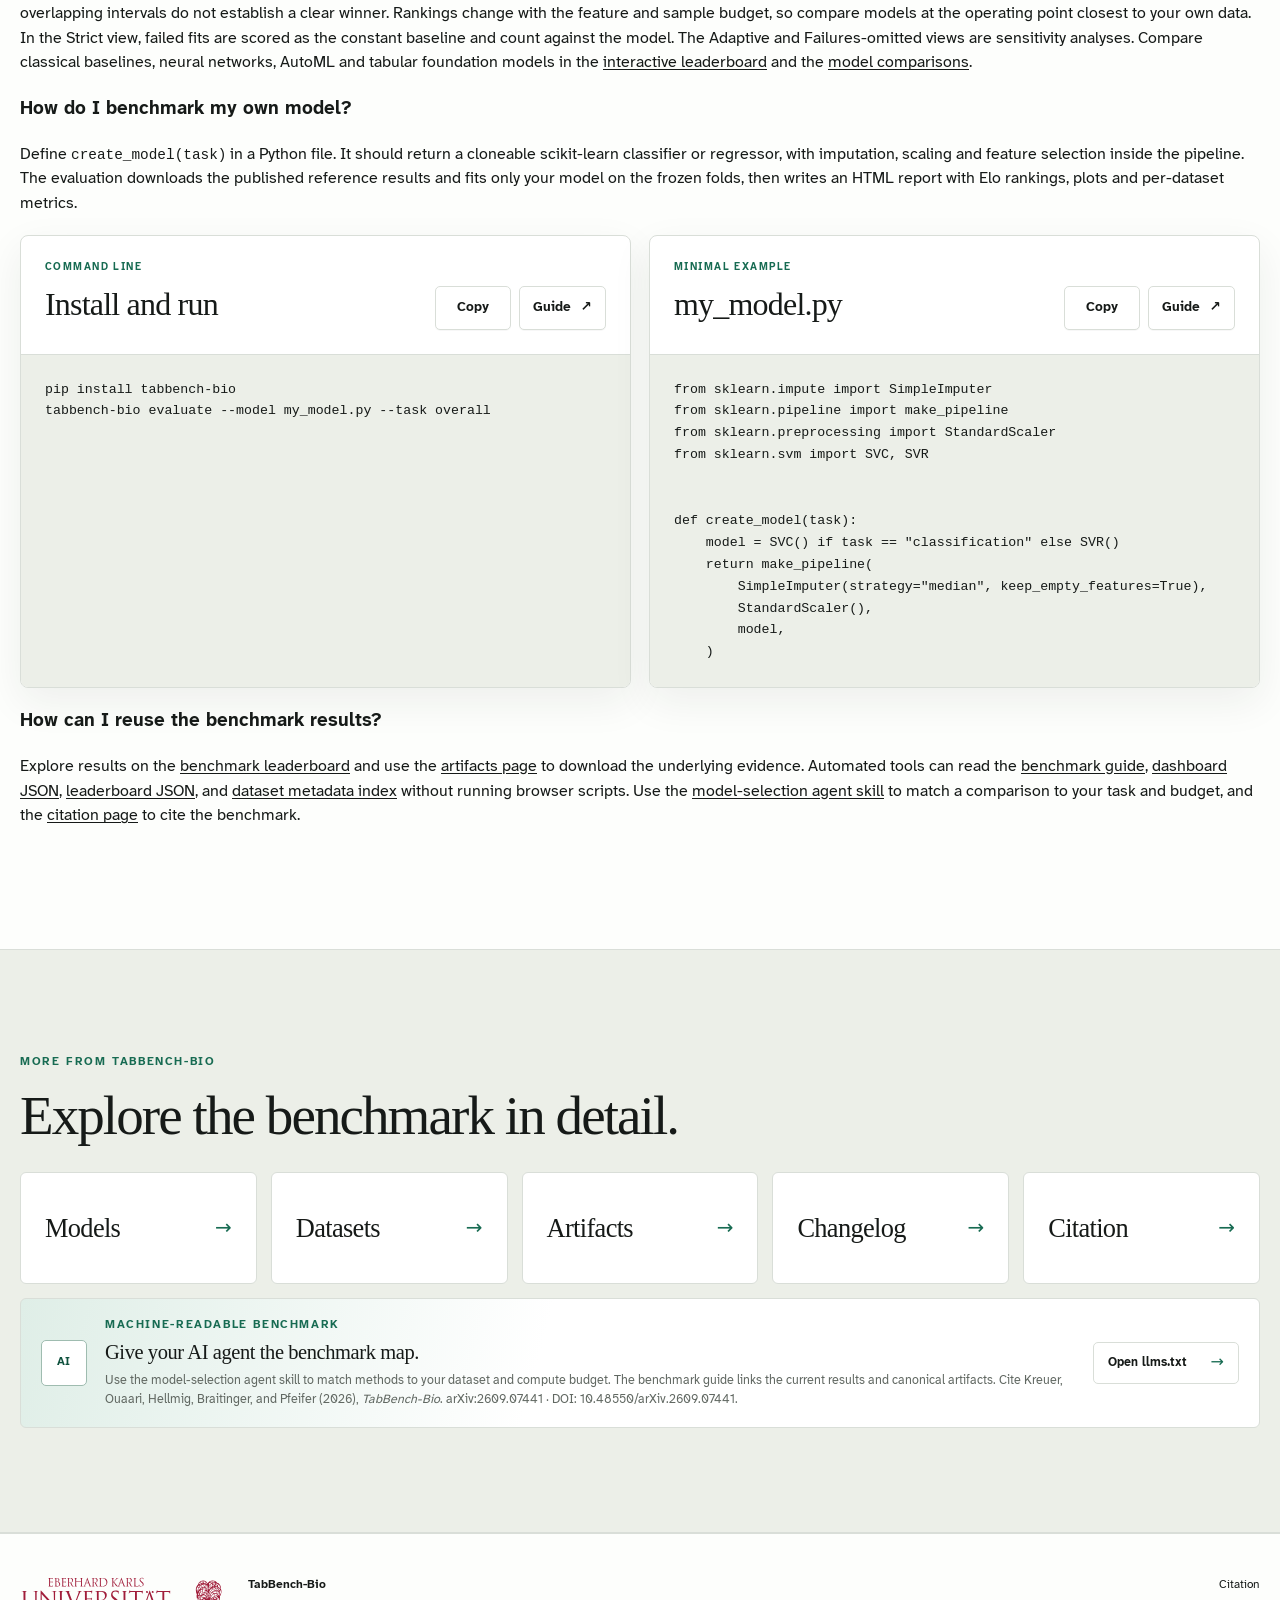
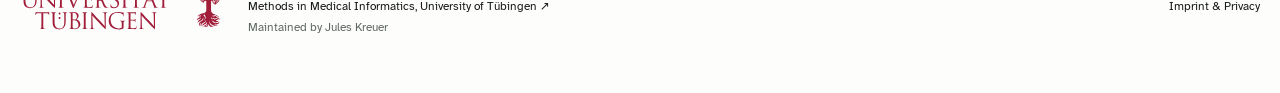
==== commit e427247b: "Improve homepage model selection content and simplify search metadata" ====
--- a/src/tabbench_bio/web/index.html
+++ b/src/tabbench_bio/web/index.html
@@ -5,7 +5,7 @@
   <meta charset="utf-8">
   <meta name="viewport" content="width=device-width, initial-scale=1">
   <meta name="description"
-    content="Benchmark tabular learning on high-dimensional biological and biomedical data. Compare classical models, neural networks and tabular foundation models.">
+    content="Which models perform best on biological data? Compare machine learning methods for gene expression and other biomedical tables with TabBench-Bio.">
   <meta name="theme-color" content="#f4f5f1">
   <link rel="canonical" href="https://tabbench-bio.eu/">
   <link rel="alternate" type="application/vnd.sqlite3"
@@ -20,14 +20,14 @@
   <meta property="og:url" content="https://tabbench-bio.eu/">
   <meta property="og:title" content="TabBench-Bio">
   <meta property="og:description"
-    content="Benchmark tabular learning on high-dimensional biological and biomedical data. Compare classical models, neural networks and tabular foundation models.">
+    content="Which models perform best on biological data? Compare machine learning methods for gene expression and other biomedical tables with TabBench-Bio.">
   <meta property="og:image" content="https://tabbench-bio.eu/assets/og.png?v=426ed14dd8069be4">
   <meta property="og:image:width" content="1732">
   <meta property="og:image:height" content="908">
   <meta name="twitter:card" content="summary_large_image">
   <meta name="twitter:title" content="TabBench-Bio">
   <meta name="twitter:description"
-    content="Benchmark tabular learning on high-dimensional biological and biomedical data. Compare classical models, neural networks and tabular foundation models.">
+    content="Which models perform best on biological data? Compare machine learning methods for gene expression and other biomedical tables with TabBench-Bio.">
   <meta name="twitter:image" content="https://tabbench-bio.eu/assets/og.png?v=426ed14dd8069be4">
   <script type="application/ld+json">
     {
@@ -39,7 +39,7 @@
           "url": "https://tabbench-bio.eu/",
           "name": "TabBench-Bio",
           "alternateName": "TabBench Bio",
-          "description": "Benchmark tabular learning on high-dimensional biological and biomedical data. Compare classical models, neural networks and tabular foundation models.",
+          "description": "Which models perform best on biological data? Compare machine learning methods for gene expression and other biomedical tables with TabBench-Bio.",
           "inLanguage": "en",
           "sameAs": [
             "https://github.com/not-a-feature/TabBench-Bio"
@@ -50,84 +50,17 @@
           "@id": "https://tabbench-bio.eu/#webpage",
           "url": "https://tabbench-bio.eu/",
           "name": "TabBench-Bio",
-          "description": "Benchmark tabular learning on high-dimensional biological and biomedical data. Compare classical models, neural networks and tabular foundation models.",
+          "description": "Which models perform best on biological data? Compare machine learning methods for gene expression and other biomedical tables with TabBench-Bio.",
           "isPartOf": {
             "@id": "https://tabbench-bio.eu/#website"
           },
-          "mainEntity": {
-            "@id": "https://tabbench-bio.eu/#results"
-          },
-          "inLanguage": "en"
-        },
-        {
-          "@type": "Dataset",
-          "name": "TabBench-Bio benchmark results",
-          "description": "Tabular learning benchmark results on high-dimensional biological and biomedical data across controlled feature and sample budgets.",
-          "url": "https://tabbench-bio.eu/#explore",
-          "isAccessibleForFree": true,
-          "citation": "Kreuer, J.; Ouaari, S.; Hellmig, J.; Braitinger, J.; Pfeifer, N. (2026). TabBench-Bio: A Living Benchmark for Machine Learning on High-Dimensional Biomedical Tables. arXiv:2609.07441. https://doi.org/10.48550/arXiv.2609.07441",
-          "creator": [
-            {
-              "@type": "Person",
-              "name": "Jules Kreuer",
-              "sameAs": "https://orcid.org/0000-0002-7305-833X"
-            },
-            {
-              "@type": "Person",
-              "name": "Julia Hellmig"
-            },
-            {
-              "@type": "Person",
-              "name": "Julius Braitinger"
-            },
-            {
-              "@type": "Person",
-              "name": "Sofiane Ouaari",
-              "sameAs": "https://orcid.org/0009-0000-0942-3796"
-            },
-            {
-              "@type": "Person",
-              "name": "Nico Pfeifer",
-              "sameAs": "https://orcid.org/0000-0002-4647-8566"
-            }
-          ],
-          "distribution": [
-            {
-              "@type": "DataDownload",
-              "name": "Results SQLite",
-              "encodingFormat": "application/vnd.sqlite3",
-              "contentUrl": "https://github.com/not-a-feature/TabBench-Bio/releases/download/v0.4.0/results.sqlite",
-              "sha256": "10d5b3e2b1e4c492b32e1d54a113b897fc8da04595e91db4c34f9d68b5f4ee43"
-            },
-            {
-              "@type": "DataDownload",
-              "name": "Dataset metadata",
-              "encodingFormat": "application/json",
-              "contentUrl": "https://tabbench-bio.eu/data/datasets/index.json"
-            },
-            {
-              "@type": "DataDownload",
-              "name": "Reference Elo leaderboard",
-              "encodingFormat": "application/json",
-              "contentUrl": "https://tabbench-bio.eu/data/leaderboard.json"
-            },
-            {
-              "@type": "DataDownload",
-              "name": "Citation metadata",
-              "encodingFormat": "text/x-citation-cff",
-              "contentUrl": "https://tabbench-bio.eu/CITATION.cff"
-            }
-          ],
-          "@id": "https://tabbench-bio.eu/#results",
-          "mainEntityOfPage": {
-            "@id": "https://tabbench-bio.eu/#webpage"
-          },
+          "inLanguage": "en",
           "keywords": [
-            "tabular learning",
-            "biological data",
-            "biomedical machine learning",
-            "high-dimensional low-sample-size",
-            "tabular foundation models"
+            "biological data model comparison",
+            "machine learning for gene expression",
+            "biomedical tabular learning",
+            "tabular foundation models",
+            "high-dimensional low-sample-size learning"
           ]
         }
       ]
@@ -426,6 +359,12 @@
         across gene expression, DNA methylation, metagenomics, molecular properties, genomic prediction,
         and sequence-derived embeddings. Browse the <a href="datasets.html">biological dataset registry</a>
         for individual tasks and data sources.</p>
+      <h3>Which machine learning models perform best on my biomedical data?</h3>
+      <p>The best-performing model depends on the modality, number of training samples, feature
+        budget and evaluation metric. Use the <a href="#explore">interactive leaderboard</a> to compare models at the
+        operating point closest to your data (select modality, sample and feature count), and check uncertainty
+        intervals and failure rates alongside the rankings. This should be a good starting point for model selection.
+      </p>
       <h3>How are models compared?</h3>
       <p>Each result belongs to an operating point: a feature cap (2,000, 10,000, 25,000 or all features) and a
         training-sample budget (20 to 1,000 rows, or the full training split). Every model is fitted on the same
@@ -440,7 +379,8 @@
         to your own data. In the Strict view, failed fits are scored as the constant baseline and count against
         the model. The Adaptive and Failures-omitted views are sensitivity analyses. Compare classical
         baselines, neural networks, AutoML and tabular foundation models in the
-        <a href="#explore">interactive leaderboard</a> and the <a href="models.html">model comparisons</a>.</p>
+        <a href="#explore">interactive leaderboard</a> and the <a href="models.html">model comparisons</a>.
+      </p>
       <h3>How do I benchmark my own model?</h3>
       <p>Define <code>create_model(task)</code> in a Python file. It should return a cloneable scikit-learn
         classifier or regressor, with imputation, scaling and feature selection inside the pipeline.
@@ -455,8 +395,9 @@
             </div>
             <div class="citation-actions">
               <button class="button code-copy" type="button" data-copy-target="run-code">Copy</button>
-              <a class="button" href="https://github.com/not-a-feature/TabBench-Bio/blob/main/benchmark_my_model/README.md" target="_blank" rel="noreferrer">Guide <span
-                  aria-hidden="true">↗</span></a>
+              <a class="button"
+                href="https://github.com/not-a-feature/TabBench-Bio/blob/main/benchmark_my_model/README.md"
+                target="_blank" rel="noreferrer">Guide <span aria-hidden="true">↗</span></a>
             </div>
           </div>
           <pre class="citation-code"><code id="run-code">pip install tabbench-bio
@@ -470,8 +411,9 @@
             </div>
             <div class="citation-actions">
               <button class="button code-copy" type="button" data-copy-target="model-code">Copy</button>
-              <a class="button" href="https://github.com/not-a-feature/TabBench-Bio/blob/main/benchmark_my_model/README.md" target="_blank" rel="noreferrer">Guide <span
-                  aria-hidden="true">↗</span></a>
+              <a class="button"
+                href="https://github.com/not-a-feature/TabBench-Bio/blob/main/benchmark_my_model/README.md"
+                target="_blank" rel="noreferrer">Guide <span aria-hidden="true">↗</span></a>
             </div>
           </div>
           <pre class="citation-code"><code id="model-code">from sklearn.impute import SimpleImputer
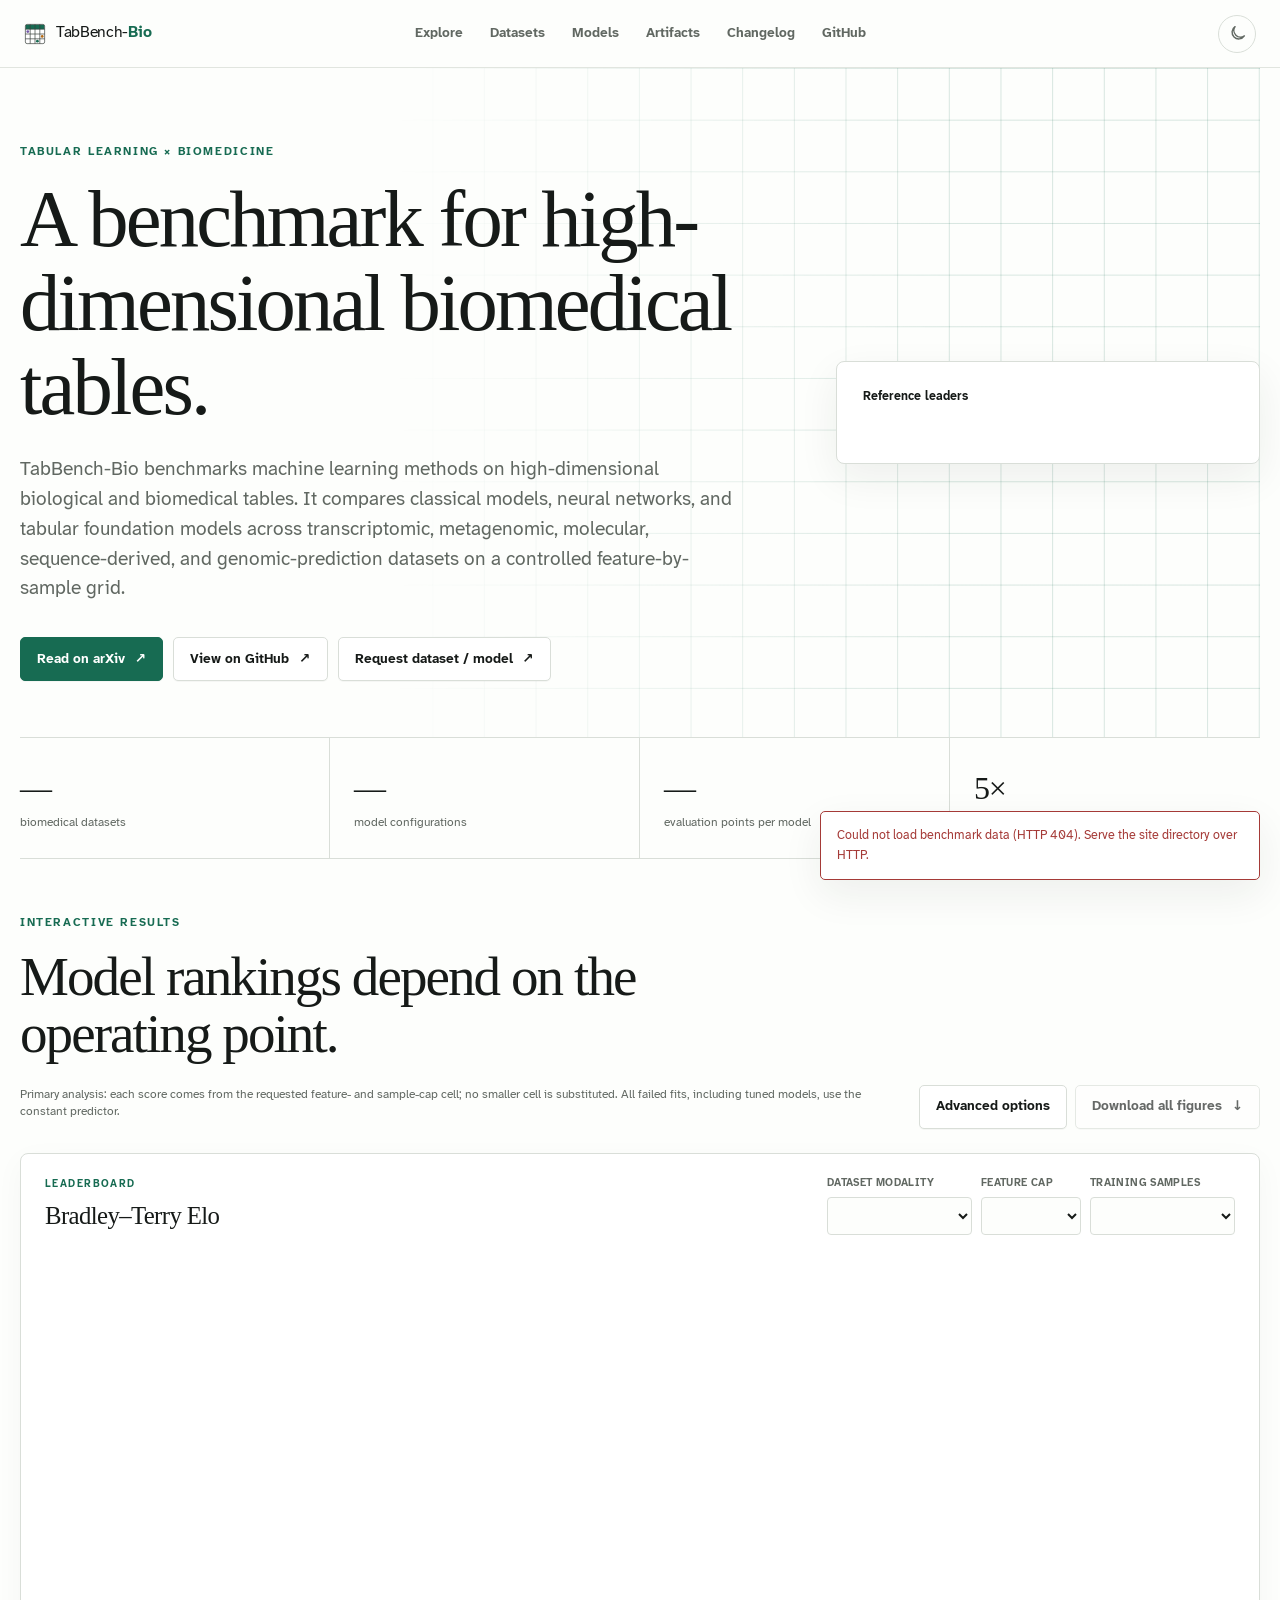
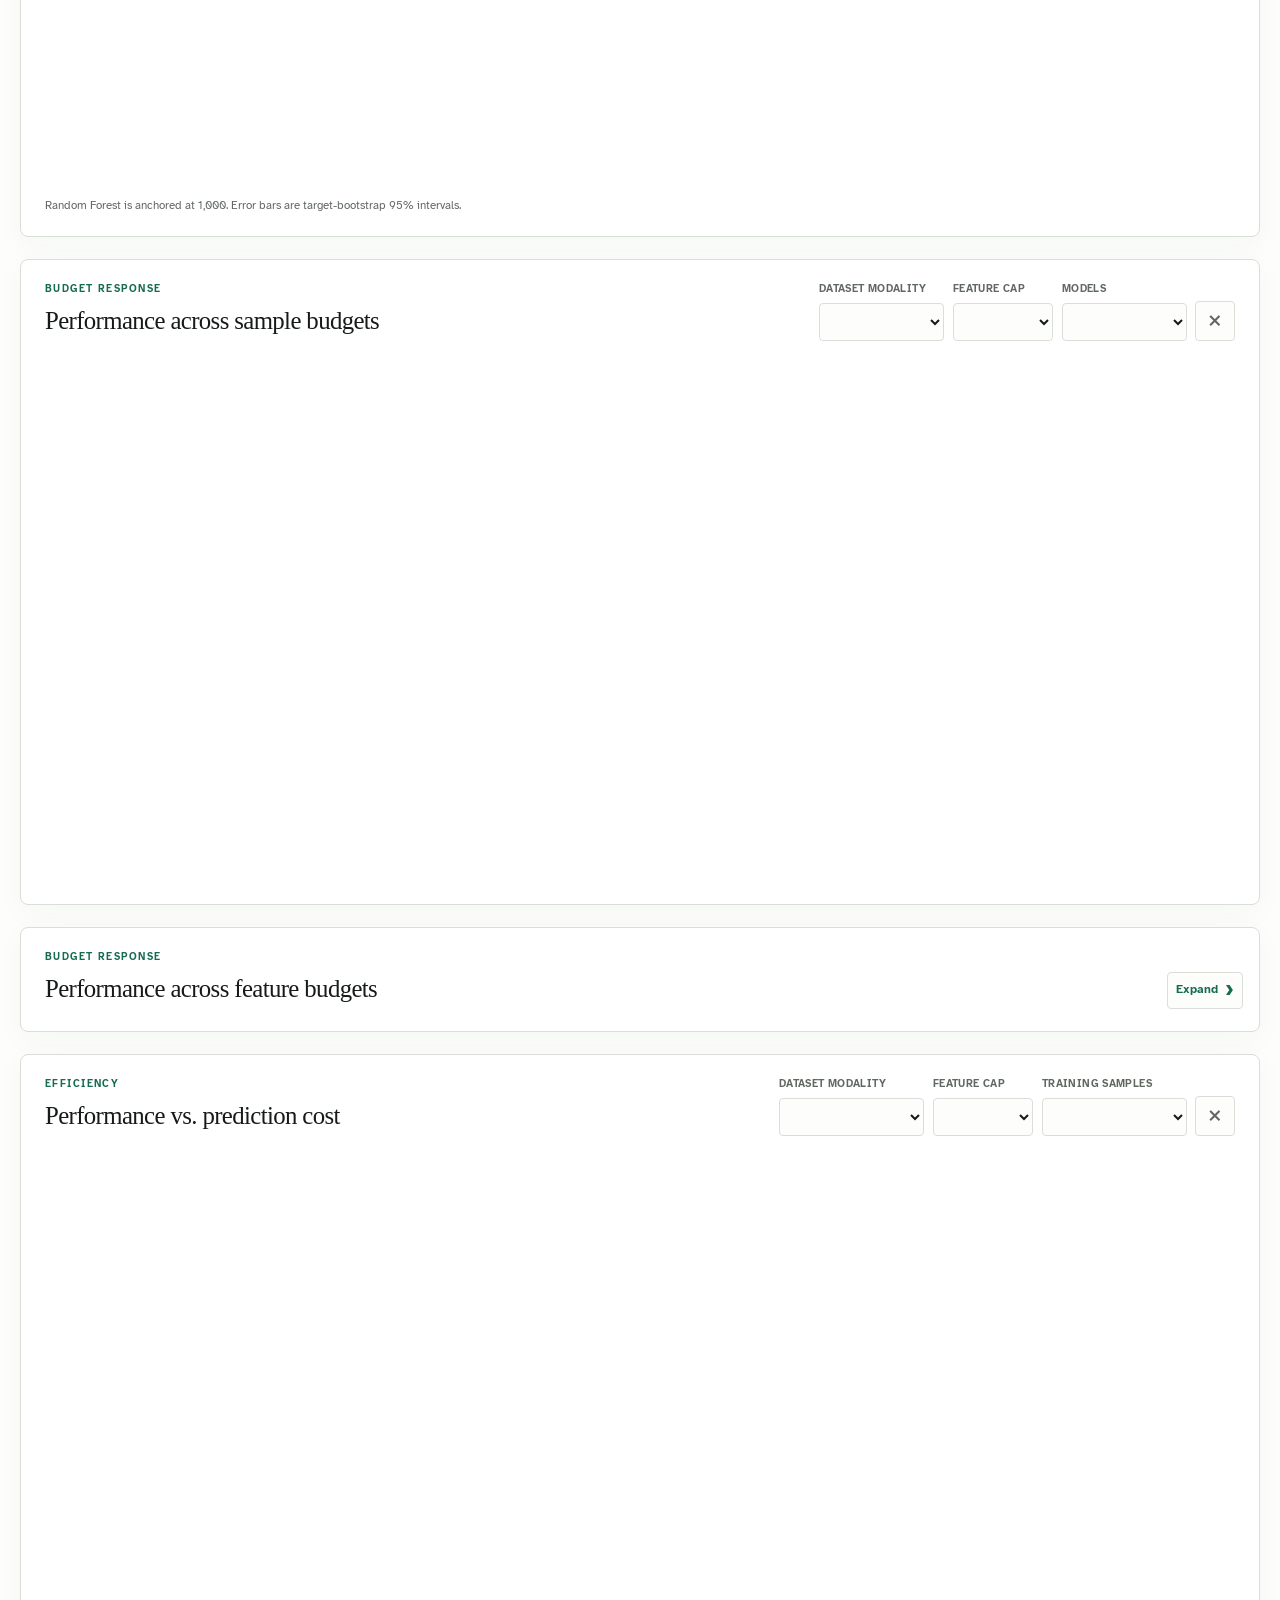
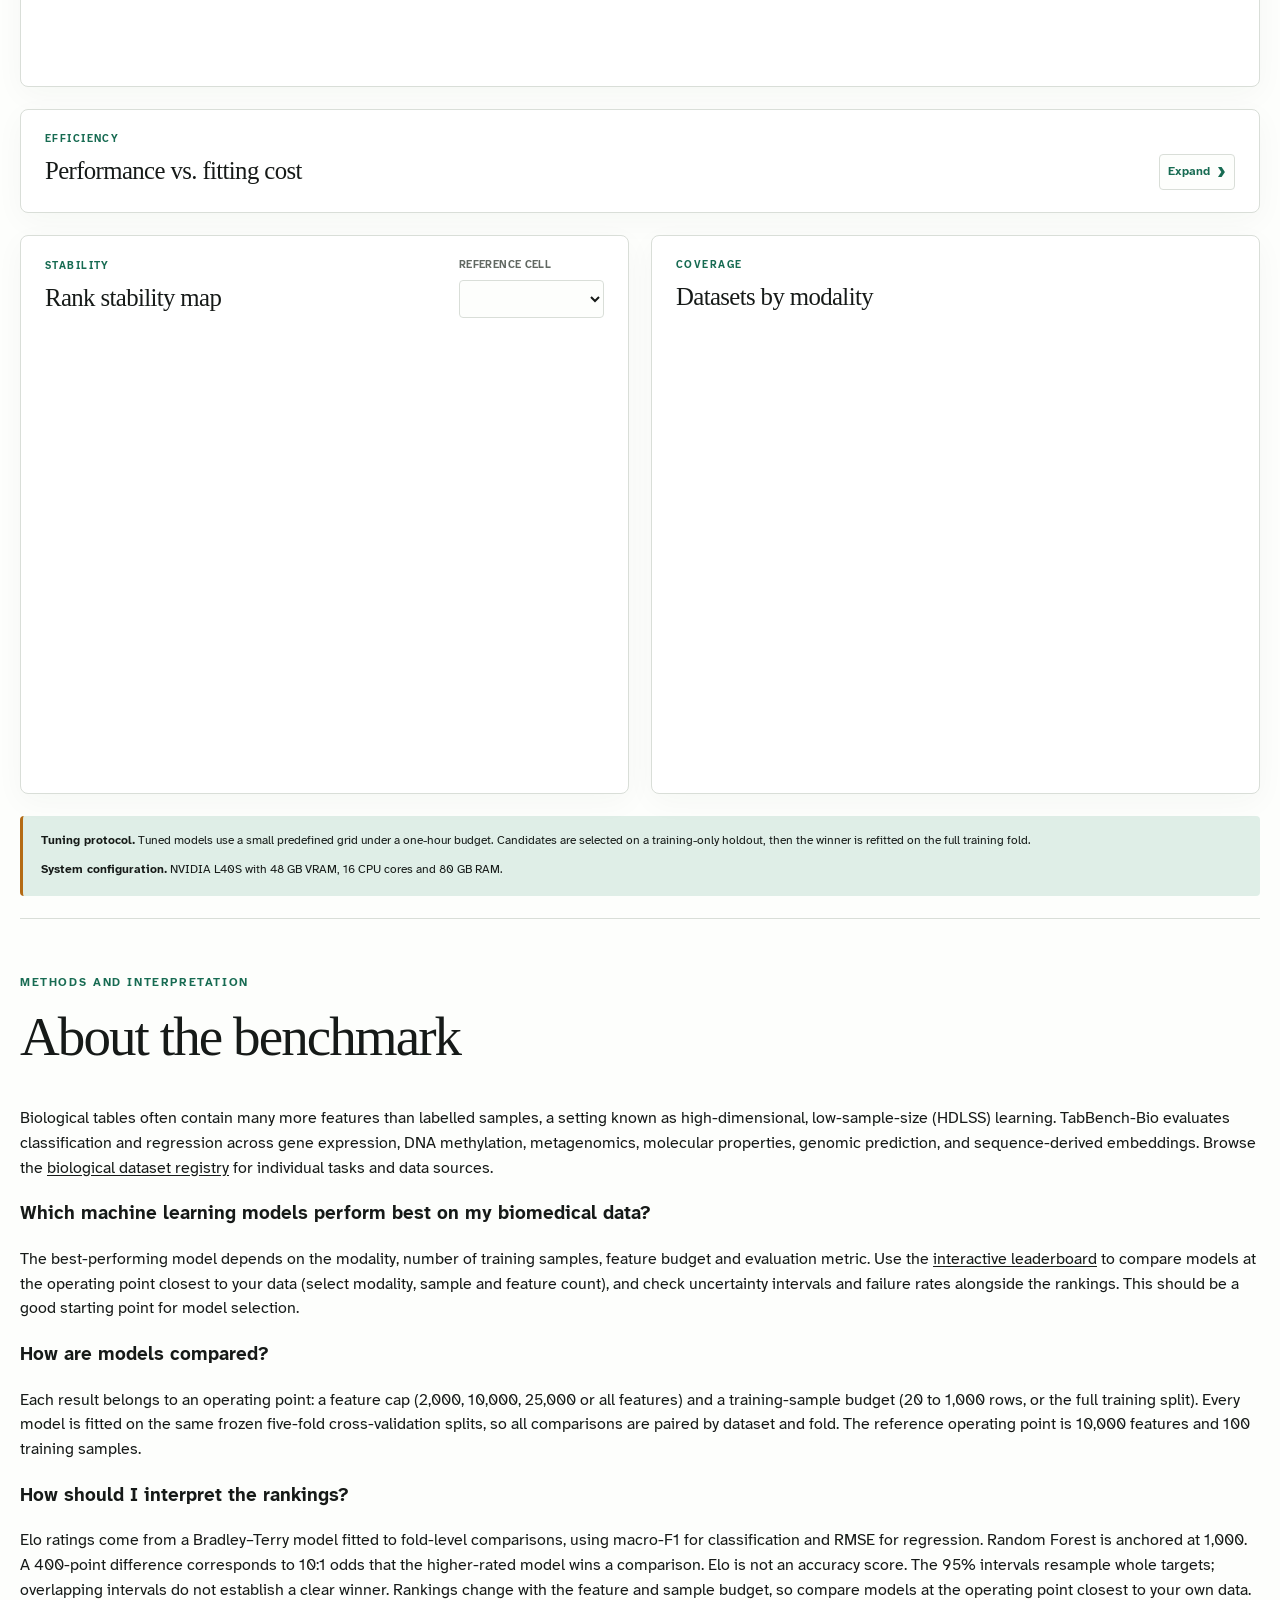
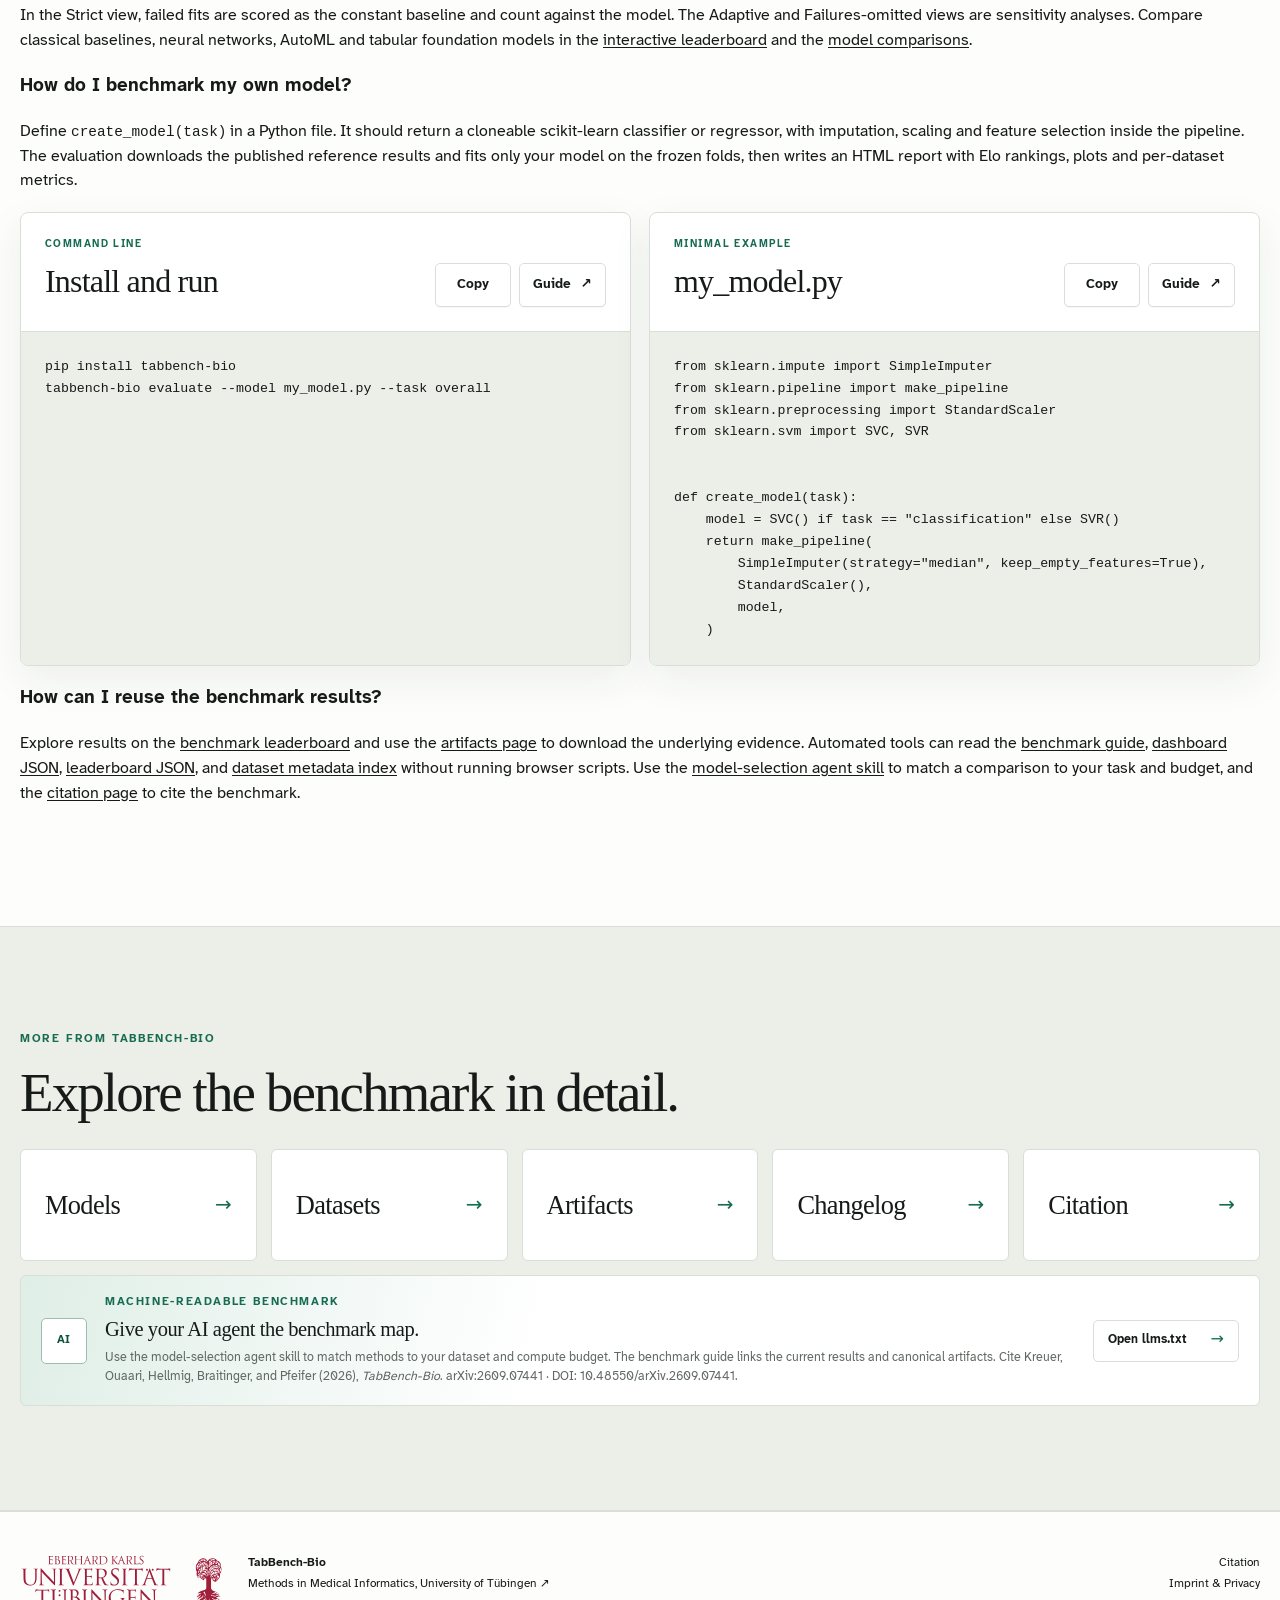
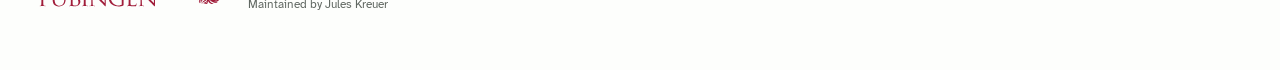
==== commit 75c631a2: "add advanced options button" ====
--- a/src/tabbench_bio/web/index.html
+++ b/src/tabbench_bio/web/index.html
@@ -71,9 +71,9 @@
   <link rel="preload" href="assets/fonts/AtkinsonHyperlegibleNext-Regular.woff2" as="font" type="font/woff2"
     crossorigin>
   <link rel="preload" href="assets/fonts/AtkinsonHyperlegibleNext-Bold.woff2" as="font" type="font/woff2" crossorigin>
-  <link rel="stylesheet" href="style.min.css?v=20261028-code-cards">
+  <link rel="stylesheet" href="style.min.css?v=20261111-toolbar-actions">
   <script defer src="js/analytics.js?v=20260908-optout"></script>
-  <script defer src="js/app.js?v=20261102-model-copy"></script>
+  <script defer src="js/app.js?v=20261111-advanced-options"></script>
 </head>
 
 <body data-page="home">
@@ -84,7 +84,7 @@
     </a>
     <nav aria-label="Primary navigation">
       <a href="#explore">Explore</a>
-      <a href="datasets.html">Datasets</a><a href="models.html">Models</a>
+      <a href="/datasets/">Datasets</a><a href="/models/">Models</a>
       <a href="artifacts.html">Artifacts</a>
       <a href="changelog.html">Changelog</a>
       <a id="nav-github" href="https://github.com/not-a-feature/TabBench-Bio">GitHub</a>
@@ -144,7 +144,7 @@
       </div>
       <div class="results-toolbar">
         <div class="analysis-view-control">
-          <div class="analysis-view-options" role="group" aria-label="Analysis view">
+          <div class="analysis-view-options" role="group" aria-label="Analysis view" data-advanced-option hidden>
             <button id="view-strict" class="button button-primary" type="button" aria-pressed="true">Strict
               (primary)</button>
             <button id="view-adaptive" class="button" type="button" aria-pressed="false">Adaptive (sensitivity)</button>
@@ -163,10 +163,13 @@
               model from the target. Models are then ranked on different target pools, so this view is an optimistic
               bound rather than a like-for-like comparison.</span></p>
         </div>
+        <div class="results-toolbar-actions">
+          <button id="advanced-options" class="button" type="button" aria-pressed="false">Advanced options</button>
         <button id="download-all-figures"
           title="Download current chart selections, including collapsed plots, for all three analysis modes with default and all models (PNG and SVG)."
           class="button figure-download-button" type="button" disabled>Download all figures <span
             aria-hidden="true">↓</span></button>
+        </div>
       </div>
       <article class="panel panel-main" id="elo-panel">
         <div class="panel-head">
@@ -177,7 +180,7 @@
             </div>
           </div>
           <div class="controls">
-            <label>Metric<select id="elo-metric" aria-label="Leaderboard metric"></select></label>
+            <label data-advanced-option hidden>Metric<select id="elo-metric" aria-label="Leaderboard metric"></select></label>
             <label>Dataset modality<select id="elo-domain" aria-label="Elo dataset modality"></select></label>
             <label>Feature cap<select id="elo-cap" aria-label="Feature cap"></select></label>
             <label>Training samples<select id="elo-samples" aria-label="Training samples"></select></label>
@@ -191,6 +194,7 @@
             <div id="family-legend" class="legend"></div>
             <p id="elo-note">Random Forest is anchored at 1,000. Error bars are target-bootstrap 95% intervals.</p>
             <p id="elo-overlap-warning" class="model-card-limit-warning" hidden></p>
+            <p id="elo-classification-warning" class="model-card-limit-warning" hidden></p>
           </div>
         </div>
       </article>
@@ -207,7 +211,7 @@
             <label>Dataset modality<select id="perf-domain" aria-label="Performance dataset modality"></select></label>
             <label>Feature cap<select id="perf-cap" aria-label="Performance feature cap"></select></label>
             <label>Models<select id="perf-group" aria-label="Model group"></select></label>
-            <label class="checkbox-control"><span>Uncertainty</span><span class="checkbox-row"><input id="perf-ci"
+            <label class="checkbox-control" data-advanced-option hidden><span>Uncertainty</span><span class="checkbox-row"><input id="perf-ci"
                   type="checkbox">95% CI</span></label>
           </div>
           <button class="panel-toggle" type="button" aria-expanded="true" aria-controls="performance-content"
@@ -235,7 +239,7 @@
             <label>Training samples<select id="feat-samples"
                 aria-label="Feature-budget training samples"></select></label>
             <label>Models<select id="feat-group" aria-label="Feature-budget model group"></select></label>
-            <label class="checkbox-control"><span>Uncertainty</span><span class="checkbox-row"><input id="feat-ci"
+            <label class="checkbox-control" data-advanced-option hidden><span>Uncertainty</span><span class="checkbox-row"><input id="feat-ci"
                   type="checkbox">95% CI</span></label>
           </div>
           <button class="panel-toggle" type="button" aria-expanded="false" aria-controls="feature-budget-content"><span
@@ -258,7 +262,7 @@
             </div>
           </div>
           <div class="controls">
-            <label>Metric<select id="prediction-cost-metric"
+            <label data-advanced-option hidden>Metric<select id="prediction-cost-metric"
                 aria-label="Prediction-cost Pareto metric"></select></label>
             <label>Dataset modality<select id="prediction-cost-domain"
                 aria-label="Prediction-cost dataset modality"></select></label>
@@ -274,6 +278,8 @@
         <div id="prediction-cost-content" class="panel-chart-content">
           <div id="prediction-cost-chart" class="plot" role="region" aria-label="Performance versus prediction cost">
           </div>
+          <p id="prediction-cost-metric-warning" class="model-card-limit-warning" hidden></p>
+          <p id="prediction-cost-note" class="chart-note"></p>
         </div>
       </article>
 
@@ -286,7 +292,7 @@
             </div>
           </div>
           <div class="controls" hidden>
-            <label>Metric<select id="cost-metric" aria-label="Pareto metric"></select></label>
+            <label data-advanced-option hidden>Metric<select id="cost-metric" aria-label="Pareto metric"></select></label>
             <label>Dataset modality<select id="cost-domain" aria-label="Pareto dataset modality"></select></label>
             <label>Feature cap<select id="cost-cap" aria-label="Pareto feature cap"></select></label>
             <label>Training samples<select id="cost-samples" aria-label="Pareto training samples"></select></label>
@@ -297,6 +303,8 @@
         </div>
         <div id="fitting-cost-content" class="panel-chart-content" hidden>
           <div id="cost-chart" class="plot" role="region" aria-label="Performance versus fitting cost"></div>
+          <p id="cost-metric-warning" class="model-card-limit-warning" hidden></p>
+          <p id="cost-note" class="chart-note"></p>
         </div>
       </article>
 
@@ -357,7 +365,7 @@
       <p>Biological tables often contain many more features than labelled samples, a setting known as
         high-dimensional, low-sample-size (HDLSS) learning. TabBench-Bio evaluates classification and regression
         across gene expression, DNA methylation, metagenomics, molecular properties, genomic prediction,
-        and sequence-derived embeddings. Browse the <a href="datasets.html">biological dataset registry</a>
+        and sequence-derived embeddings. Browse the <a href="/datasets/">biological dataset registry</a>
         for individual tasks and data sources.</p>
       <h3>Which machine learning models perform best on my biomedical data?</h3>
       <p>The best-performing model depends on the modality, number of training samples, feature
@@ -379,7 +387,7 @@
         to your own data. In the Strict view, failed fits are scored as the constant baseline and count against
         the model. The Adaptive and Failures-omitted views are sensitivity analyses. Compare classical
         baselines, neural networks, AutoML and tabular foundation models in the
-        <a href="#explore">interactive leaderboard</a> and the <a href="models.html">model comparisons</a>.
+        <a href="#explore">interactive leaderboard</a> and the <a href="/models/">model comparisons</a>.
       </p>
       <h3>How do I benchmark my own model?</h3>
       <p>Define <code>create_model(task)</code> in a Python file. It should return a cloneable scikit-learn
@@ -451,8 +459,8 @@
           </div>
         </div>
         <nav class="page-links" aria-label="Benchmark resources">
-          <a class="page-link" href="models.html"><span>Models</span><b aria-hidden="true">→</b></a>
-          <a class="page-link" href="datasets.html"><span>Datasets</span><b aria-hidden="true">→</b></a>
+          <a class="page-link" href="/models/"><span>Models</span><b aria-hidden="true">→</b></a>
+          <a class="page-link" href="/datasets/"><span>Datasets</span><b aria-hidden="true">→</b></a>
           <a class="page-link" href="artifacts.html"><span>Artifacts</span><b aria-hidden="true">→</b></a>
           <a class="page-link" href="changelog.html"><span>Changelog</span><b aria-hidden="true">→</b></a>
           <a class="page-link" href="citation.html"><span>Citation</span><b aria-hidden="true">→</b></a>
@@ -494,4 +502,4 @@
   <div id="load-error" class="load-error" hidden></div>
 </body>
 
-</html>+</html>
--- a/src/tabbench_bio/web/style.min.css
+++ b/src/tabbench_bio/web/style.min.css
@@ -603,3 +603,8 @@
 .model-selection-controls { justify-content: flex-start; }
 .model-selection-controls .model-visibility-control { align-self: flex-end; height: 38px; min-height: 38px; padding-block: 0; }
 .section.section-results{padding-bottom:0}.section.about-benchmark{margin-top:22px;padding-top:56px;border-top:1px solid var(--line)}.code-pair{margin-top:18px}.code-pair .citation-card{display:flex;flex-direction:column}.code-pair .citation-code{flex:1;min-height:0}.about-benchmark>p a{text-decoration:underline;text-underline-offset:2px}.about-benchmark :not(pre)>code{color:var(--ink);font-size:.9em}
+
+[data-advanced-option][hidden] { display: none !important; }
+
+.results-toolbar-actions { display: flex; align-items: start; justify-content: flex-end; flex-wrap: wrap; gap: 8px; }
+.results-toolbar-actions .button { width: auto; }
